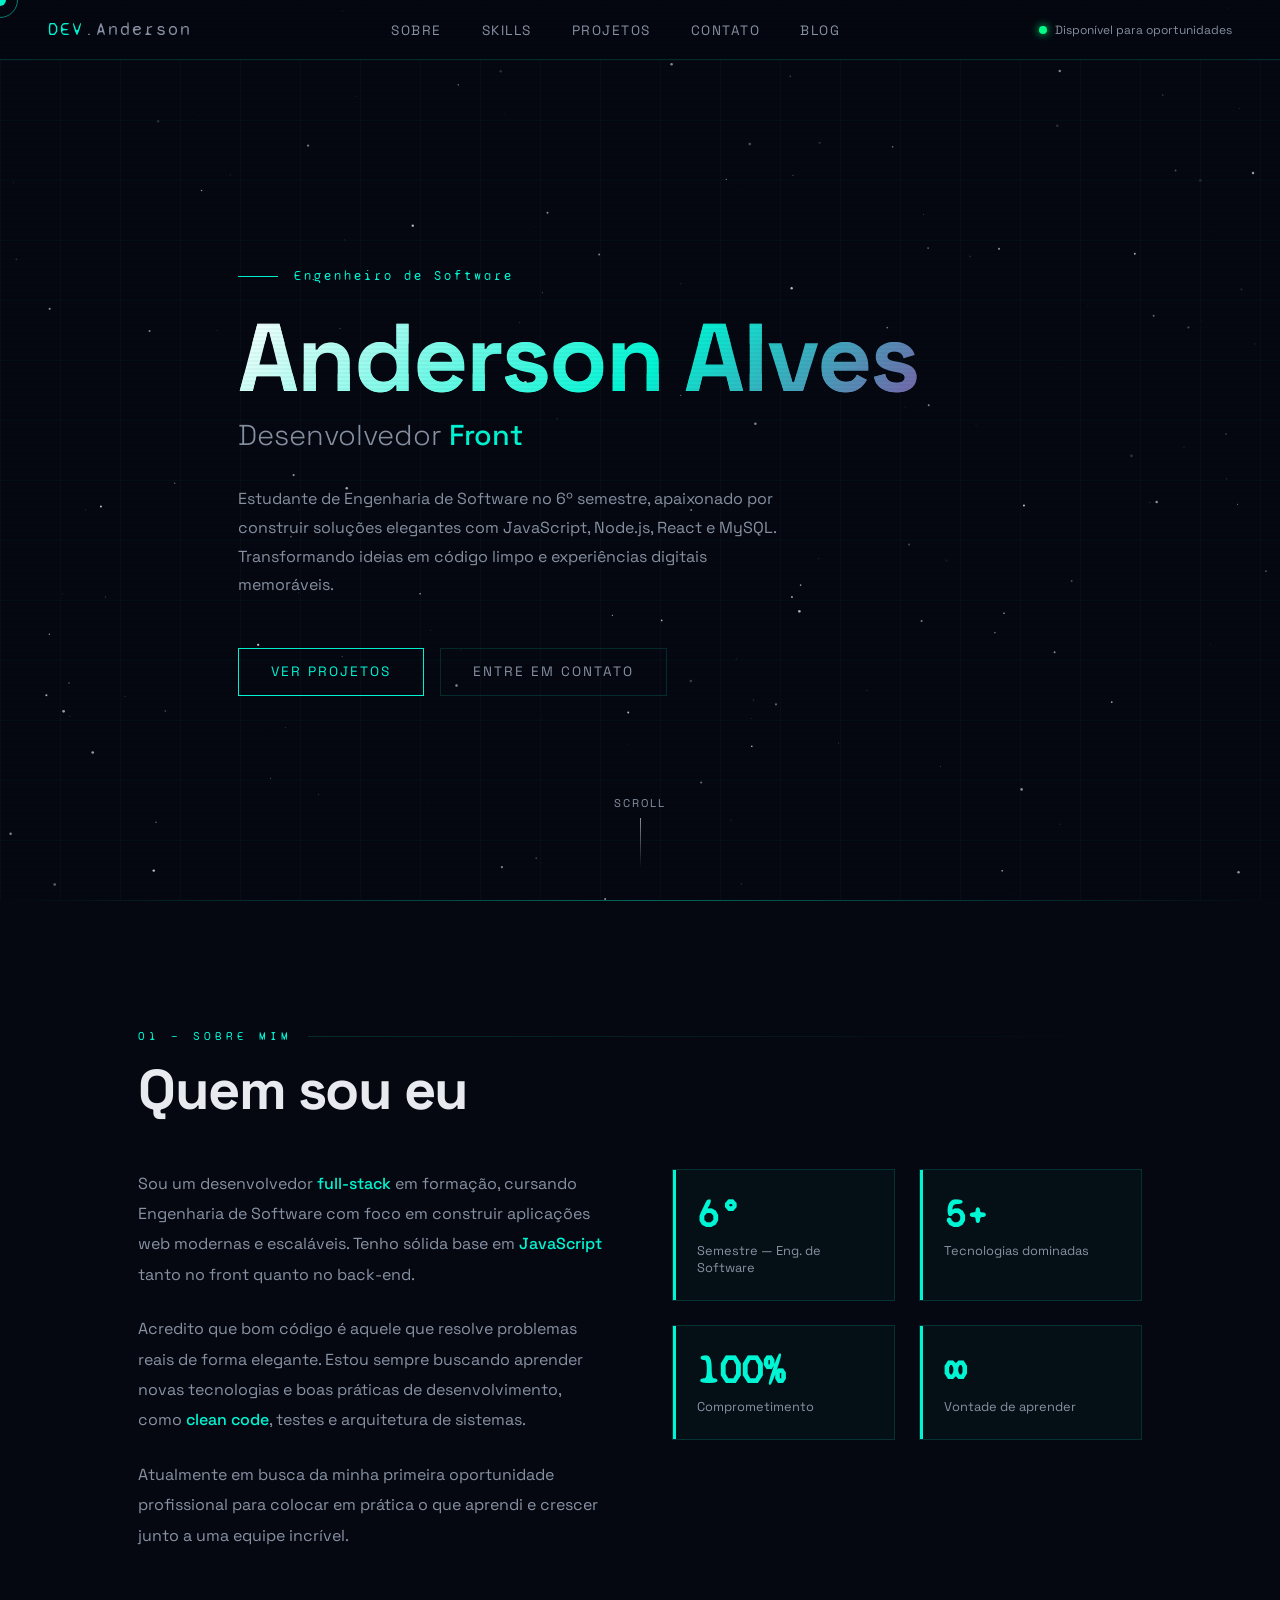
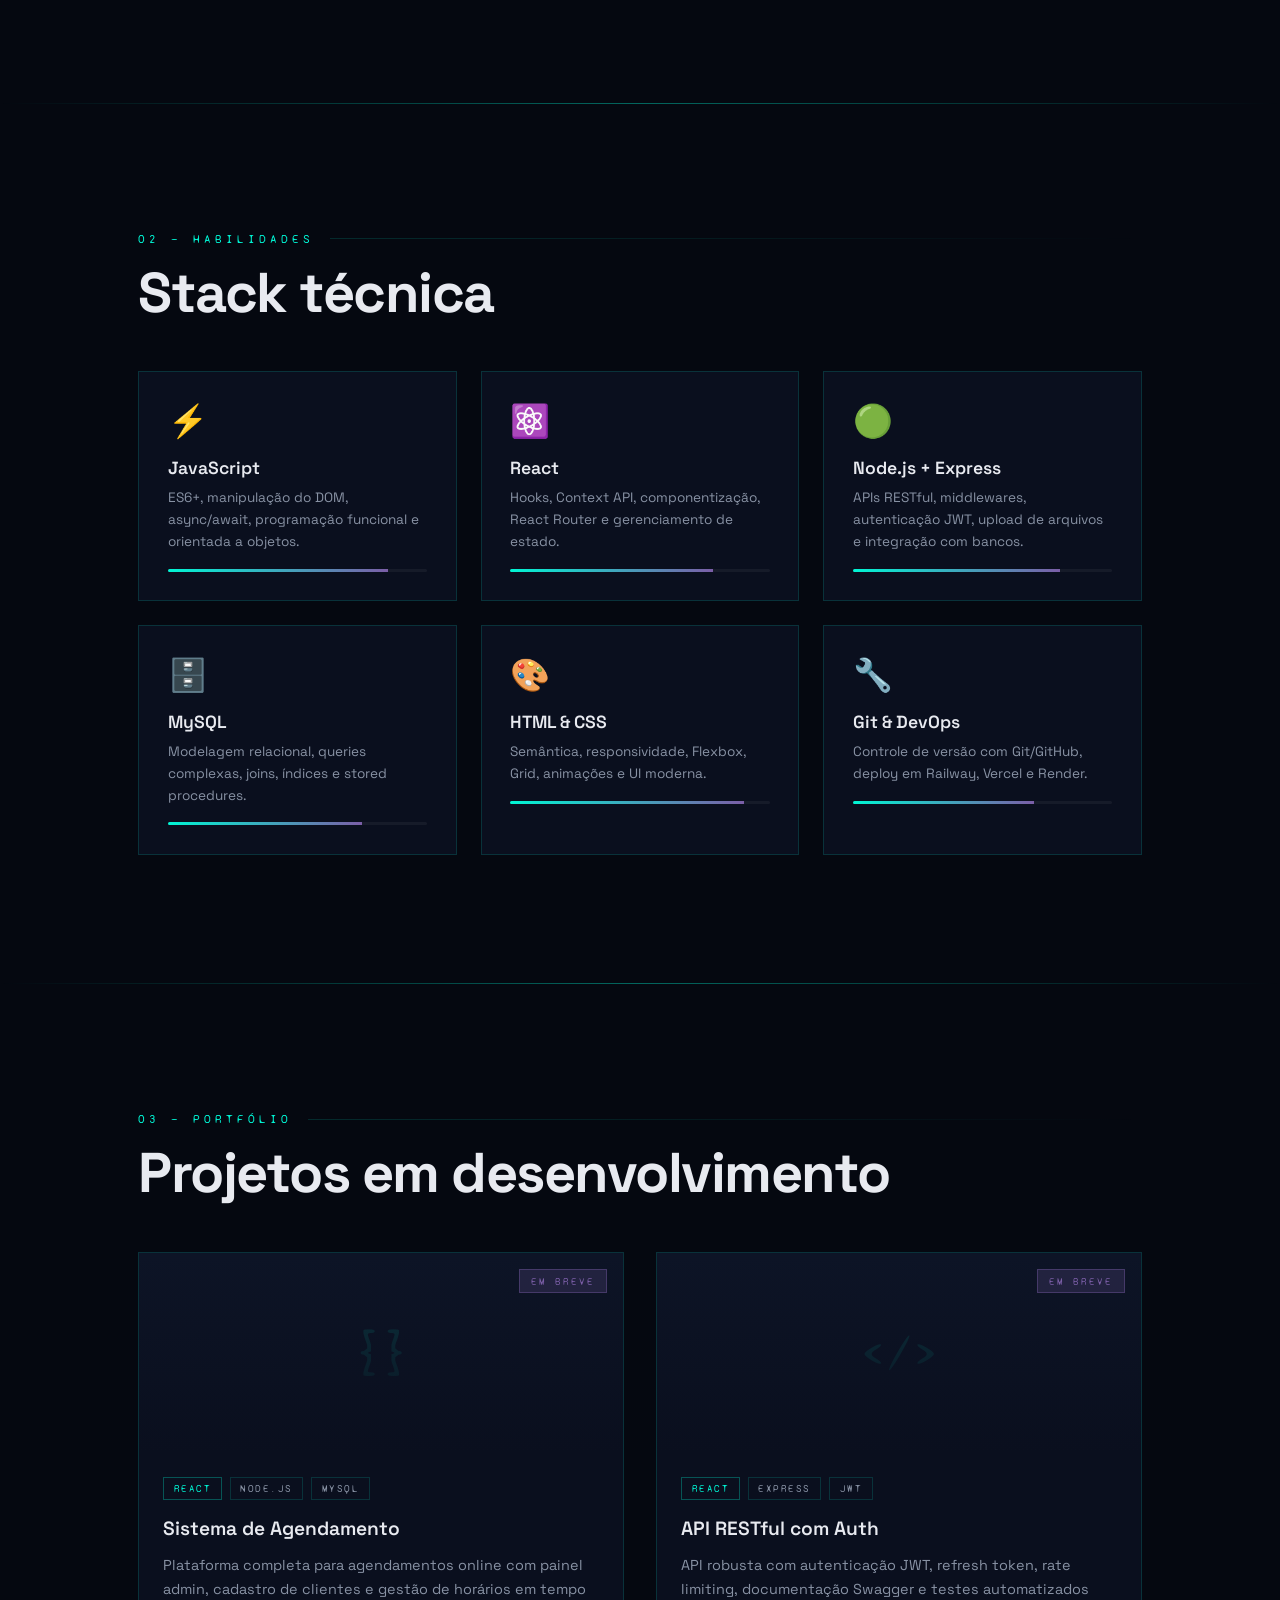
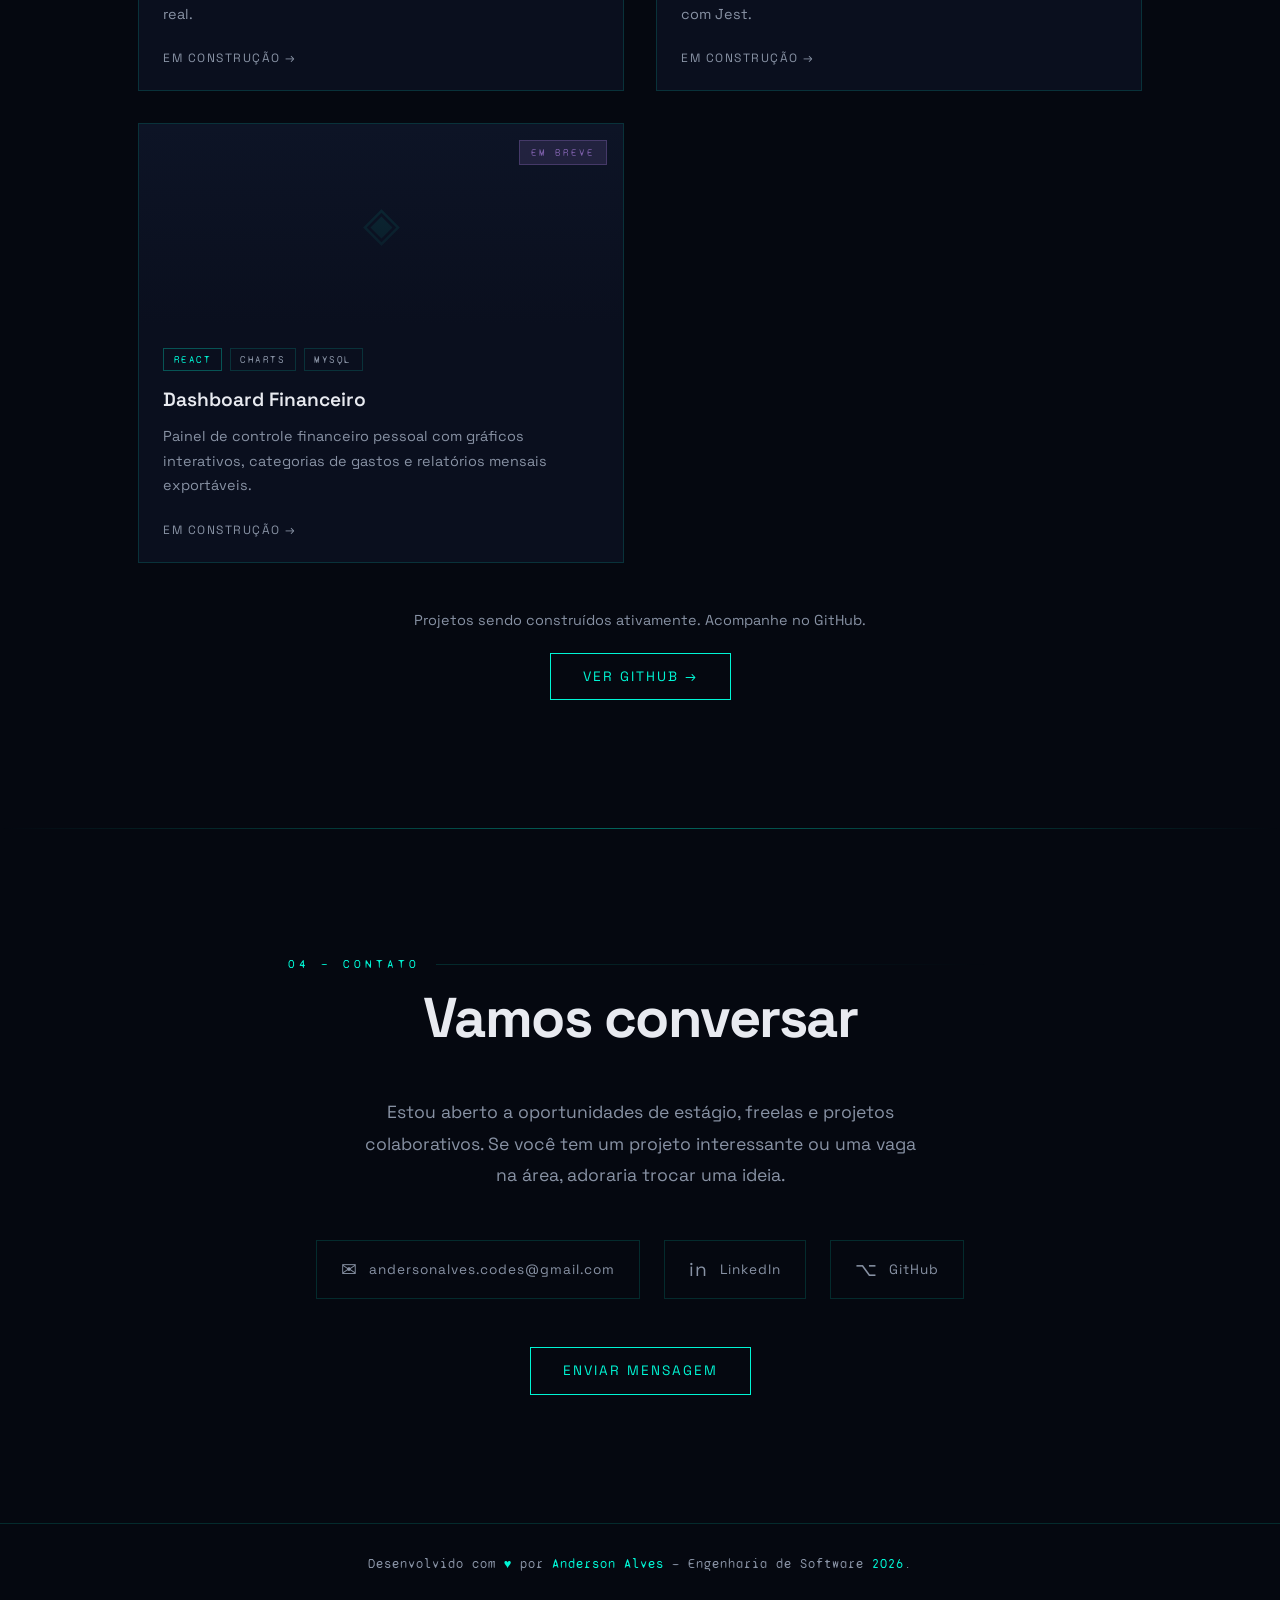
==== index.html @ 6eeb18f6 "foram adicionadas novas features dentro do portólio." ====
<!DOCTYPE html>
<html lang="pt-BR">
<head>
  <meta charset="UTF-8" />
  <meta name="viewport" content="width=device-width, initial-scale=1.0" />
  <title>Dev Portfolio | Engenheiro de Software</title>
  <link href="https://fonts.googleapis.com/css2?family=Space+Grotesk:wght@300;400;500;600;700&family=Syne+Mono&display=swap" rel="stylesheet" />
  <link rel="stylesheet" href="style.css">
  <style>
  
  </style>
</head>
<body>

  <!-- Cursor -->
  <div id="cursor"></div>
  <div id="cursor-ring"></div>

  <!-- Background effects -->
  <canvas id="stars"></canvas>
  <div class="grid-bg"></div>
  <div class="scanline"></div>

  <!-- NAV -->
  <nav>
    <a class="nav-logo" href="#hero">DEV<span>.Anderson</span></a>
    <ul class="nav-links">
      <li><a href="#about">Sobre</a></li>
      <li><a href="#skills">Skills</a></li>
      <li><a href="#projects">Projetos</a></li>
      <li><a href="#contact">Contato</a></li>
      <li><a href="./blog.html">Blog</a></li>
    </ul>
    <div class="nav-status">
      <div class="status-dot"></div>
      Disponível para oportunidades
    </div>
  </nav>

  <!-- HERO -->
  <section id="hero">
    <div class="hero-eyebrow">Engenheiro de Software</div>
    <h1 class="hero-name glitch" data-text="Anderson Alves">Anderson Alves</h1>
    <p class="hero-role">
      Desenvolvedor <span class="highlight" id="typewriter"></span>
    </p>
    <p class="hero-desc">
      Estudante de Engenharia de Software no 6º semestre, apaixonado por construir soluções elegantes com JavaScript, Node.js, React e MySQL. Transformando ideias em código limpo e experiências digitais memoráveis.
    </p>
    <div class="hero-cta">
      <a href="#projects" class="btn-primary">Ver Projetos</a>
      <a href="#contact" class="btn-secondary">Entre em Contato</a>
    </div>
    <div class="hero-scroll">scroll</div>
  </section>

  <div class="neon-line"></div>

  <!-- ABOUT -->
  <section id="about">
    <div class="fade-up">
      <div class="section-label">01 — Sobre mim</div>
      <h2 class="section-title">Quem sou eu</h2>
    </div>
    <div class="about-grid fade-up">
      <div class="about-text">
        <p>Sou um desenvolvedor <strong>full-stack</strong> em formação, cursando Engenharia de Software com foco em construir aplicações web modernas e escaláveis. Tenho sólida base em <strong>JavaScript</strong> tanto no front quanto no back-end.</p>
        <p>Acredito que bom código é aquele que resolve problemas reais de forma elegante. Estou sempre buscando aprender novas tecnologias e boas práticas de desenvolvimento, como <strong>clean code</strong>, testes e arquitetura de sistemas.</p>
        <p>Atualmente em busca da minha primeira oportunidade profissional para colocar em prática o que aprendi e crescer junto a uma equipe incrível.</p>
      </div>
      <div class="about-stats">
        <div class="stat-card">
          <div class="stat-num">6°</div>
          <div class="stat-label">Semestre — Eng. de Software</div>
        </div>
        <div class="stat-card">
          <div class="stat-num">5+</div>
          <div class="stat-label">Tecnologias dominadas</div>
        </div>
        <div class="stat-card">
          <div class="stat-num">100%</div>
          <div class="stat-label">Comprometimento</div>
        </div>
        <div class="stat-card">
          <div class="stat-num">∞</div>
          <div class="stat-label">Vontade de aprender</div>
        </div>
      </div>
    </div>
  </section>

  <div class="neon-line"></div>

  <!-- SKILLS -->
  <section id="skills">
    <div class="fade-up">
      <div class="section-label">02 — Habilidades</div>
      <h2 class="section-title">Stack técnica</h2>
    </div>
    <div class="skills-grid fade-up">
      <div class="skill-card">
        <span class="skill-icon">⚡</span>
        <div class="skill-name">JavaScript</div>
        <div class="skill-desc">ES6+, manipulação do DOM, async/await, programação funcional e orientada a objetos.</div>
        <div class="skill-bar-wrap"><div class="skill-bar" data-width="85"></div></div>
      </div>
      <div class="skill-card">
        <span class="skill-icon">⚛️</span>
        <div class="skill-name">React</div>
        <div class="skill-desc">Hooks, Context API, componentização, React Router e gerenciamento de estado.</div>
        <div class="skill-bar-wrap"><div class="skill-bar" data-width="78"></div></div>
      </div>
      <div class="skill-card">
        <span class="skill-icon">🟢</span>
        <div class="skill-name">Node.js + Express</div>
        <div class="skill-desc">APIs RESTful, middlewares, autenticação JWT, upload de arquivos e integração com bancos.</div>
        <div class="skill-bar-wrap"><div class="skill-bar" data-width="80"></div></div>
      </div>
      <div class="skill-card">
        <span class="skill-icon">🗄️</span>
        <div class="skill-name">MySQL</div>
        <div class="skill-desc">Modelagem relacional, queries complexas, joins, índices e stored procedures.</div>
        <div class="skill-bar-wrap"><div class="skill-bar" data-width="75"></div></div>
      </div>
      <div class="skill-card">
        <span class="skill-icon">🎨</span>
        <div class="skill-name">HTML & CSS</div>
        <div class="skill-desc">Semântica, responsividade, Flexbox, Grid, animações e UI moderna.</div>
        <div class="skill-bar-wrap"><div class="skill-bar" data-width="90"></div></div>
      </div>
      <div class="skill-card">
        <span class="skill-icon">🔧</span>
        <div class="skill-name">Git & DevOps</div>
        <div class="skill-desc">Controle de versão com Git/GitHub, deploy em Railway, Vercel e Render.</div>
        <div class="skill-bar-wrap"><div class="skill-bar" data-width="70"></div></div>
      </div>
    </div>
  </section>

  <div class="neon-line"></div>

  <!-- PROJECTS -->
  <section id="projects">
    <div class="fade-up">
      <div class="section-label">03 — Portfólio</div>
      <h2 class="section-title">Projetos em desenvolvimento</h2>
    </div>
    <div class="projects-grid fade-up">

      <div class="project-card">
        <div class="project-img">
          <div class="project-placeholder">{}</div>
          <div class="project-overlay"></div>
        </div>
        <div class="badge-soon">Em breve</div>
        <div class="project-body">
          <div class="project-tags">
            <span class="tag accent">React</span>
            <span class="tag">Node.js</span>
            <span class="tag">MySQL</span>
          </div>
          <div class="project-title">Sistema de Agendamento</div>
          <div class="project-desc">Plataforma completa para agendamentos online com painel admin, cadastro de clientes e gestão de horários em tempo real.</div>
          <div class="project-links">
            <a href="#" class="project-link muted">Em construção →</a>
          </div>
        </div>
      </div>

      <div class="project-card">
        <div class="project-img">
          <div class="project-placeholder">&lt;/&gt;</div>
          <div class="project-overlay"></div>
        </div>
        <div class="badge-soon">Em breve</div>
        <div class="project-body">
          <div class="project-tags">
            <span class="tag accent">React</span>
            <span class="tag">Express</span>
            <span class="tag">JWT</span>
          </div>
          <div class="project-title">API RESTful com Auth</div>
          <div class="project-desc">API robusta com autenticação JWT, refresh token, rate limiting, documentação Swagger e testes automatizados com Jest.</div>
          <div class="project-links">
            <a href="#" class="project-link muted">Em construção →</a>
          </div>
        </div>
      </div>

      <div class="project-card">
        <div class="project-img">
          <div class="project-placeholder">◈</div>
          <div class="project-overlay"></div>
        </div>
        <div class="badge-soon">Em breve</div>
        <div class="project-body">
          <div class="project-tags">
            <span class="tag accent">React</span>
            <span class="tag">Charts</span>
            <span class="tag">MySQL</span>
          </div>
          <div class="project-title">Dashboard Financeiro</div>
          <div class="project-desc">Painel de controle financeiro pessoal com gráficos interativos, categorias de gastos e relatórios mensais exportáveis.</div>
          <div class="project-links">
            <a href="#" class="project-link muted">Em construção →</a>
          </div>
        </div>
      </div>

    </div>

    <div style="text-align:center; margin-top: 3rem; position: relative;" class="fade-up">
      <p style="color: var(--text2); font-size: 0.9rem; margin-bottom: 1.5rem;">
        Projetos sendo construídos ativamente. Acompanhe no GitHub.
      </p>
      <a href="https://github.com/andersdev23" target="_blank" class="btn-primary">Ver GitHub →</a>
    </div>
  </section>

  <div class="neon-line"></div>

  <!-- CONTACT -->
  <section id="contact">
    <div class="fade-up">
      <div class="section-label" style="justify-content:center;">04 — Contato</div>
      <h2 class="section-title">Vamos conversar</h2>
      <p class="contact-sub">
        Estou aberto a oportunidades de estágio, freelas e projetos colaborativos. Se você tem um projeto interessante ou uma vaga na área, adoraria trocar uma ideia.
      </p>
    </div>
    <div class="contact-links fade-up">
      <a href="mailto:andersonalves.codes@gmail.com?subject=Contato%20via%20Portfólio&body=Olá%20Anderson,%20vi%20seu%20portfólio%20e%20gostaria%20de%20conversar." class="contact-item">
        <span>✉</span>andersonalves.codes@gmail.com 
      </a>
      <a href="https://www.linkedin.com/in/anderson-a-983170114" target="_blank" class="contact-item">
        <span>in</span> LinkedIn
      </a>
      <a href="https://github.com/andersdev23" target="_blank" class="contact-item">
        <span>⌥</span> GitHub
      </a>
    </div>
    <div class="fade-up">
      <a href="https://wa.me/5541988114903" target="_blank" class="btn-primary">Enviar mensagem</a>
    </div>
  </section>

  <footer>
    <p>Desenvolvido com <span>♥</span> por <span>Anderson Alves</span> — Engenharia de Software <span>2026</span>.</p>
  </footer>

  <script src="./script.js"></script>
</body>
</html>
---- style.css ----
:root {
      --bg: #050810;
      --bg2: #0a0f1e;
      --bg3: #0d1426;
      --accent: #00f5d4;
      --accent2: #7b5ea7;
      --accent3: #ff6b6b;
      --text: #e8eaf0;
      --text2: #8892a4;
      --border: rgba(0, 245, 212, 0.15);
      --glow: 0 0 20px rgba(0, 245, 212, 0.3);
      --glow2: 0 0 20px rgba(123, 94, 167, 0.4);
  }

  *,
  *::before,
  *::after {
      margin: 0;
      padding: 0;
      box-sizing: border-box;
  }

  html {
      scroll-behavior: smooth;
  }

  body {
      font-family: 'Space Grotesk', sans-serif;
      background: var(--bg);
      color: var(--text);
      overflow-x: hidden;
      cursor: none;
  }

  /* ── CUSTOM CURSOR ── */
  #cursor {
      width: 12px;
      height: 12px;
      background: var(--accent);
      border-radius: 50%;
      position: fixed;
      top: 0;
      left: 0;
      pointer-events: none;
      z-index: 9999;
      transform: translate(-50%, -50%);
      transition: transform 0.1s, width 0.2s, height 0.2s, background 0.2s;
      mix-blend-mode: difference;
  }

  #cursor-ring {
      width: 36px;
      height: 36px;
      border: 1px solid rgba(0, 245, 212, 0.5);
      border-radius: 50%;
      position: fixed;
      top: 0;
      left: 0;
      pointer-events: none;
      z-index: 9998;
      transform: translate(-50%, -50%);
      transition: transform 0.15s ease, width 0.2s, height 0.2s;
  }

  body:has(a:hover) #cursor,
  body:has(button:hover) #cursor {
      width: 20px;
      height: 20px;
  }

  body:has(a:hover) #cursor-ring,
  body:has(button:hover) #cursor-ring {
      width: 50px;
      height: 50px;
      border-color: var(--accent);
  }

  /* ── CANVAS STARS ── */
  #stars {
      position: fixed;
      inset: 0;
      z-index: 0;
      pointer-events: none;
  }

  /* ── GRID OVERLAY ── */
  .grid-bg {
      position: fixed;
      inset: 0;
      z-index: 0;
      pointer-events: none;
      background-image:
          linear-gradient(rgba(0, 245, 212, 0.03) 1px, transparent 1px),
          linear-gradient(90deg, rgba(0, 245, 212, 0.03) 1px, transparent 1px);
      background-size: 60px 60px;
  }

  /* ── NAV ── */
  nav {
      position: fixed;
      top: 0;
      left: 0;
      right: 0;
      z-index: 100;
      padding: 1.2rem 3rem;
      display: flex;
      align-items: center;
      justify-content: space-between;
      background: rgba(5, 8, 16, 0.7);
      backdrop-filter: blur(16px);
      border-bottom: 1px solid var(--border);
      transition: all 0.3s;
  }

  .nav-logo {
      font-family: 'Syne Mono', monospace;
      font-size: 1.1rem;
      color: var(--accent);
      text-decoration: none;
      letter-spacing: 2px;
  }

  .nav-logo span {
      color: var(--text2);
  }

  .nav-links {
      display: flex;
      gap: 2.5rem;
      list-style: none;
  }

  .nav-links a {
      color: var(--text2);
      text-decoration: none;
      font-size: 0.85rem;
      letter-spacing: 1.5px;
      text-transform: uppercase;
      position: relative;
      transition: color 0.3s;
  }

  .nav-links a::after {
      content: '';
      position: absolute;
      bottom: -4px;
      left: 0;
      right: 0;
      height: 1px;
      background: var(--accent);
      transform: scaleX(0);
      transition: transform 0.3s;
  }

  .nav-links a:hover {
      color: var(--accent);
  }

  .nav-links a:hover::after {
      transform: scaleX(1);
  }

  .nav-status {
      display: flex;
      align-items: center;
      gap: 8px;
      font-size: 0.75rem;
      color: var(--text2);
  }

  .status-dot {
      width: 8px;
      height: 8px;
      border-radius: 50%;
      background: #00ff88;
      box-shadow: 0 0 8px #00ff88;
      animation: pulse-dot 2s infinite;
  }

  @keyframes pulse-dot {

      0%,
      100% {
          opacity: 1;
      }

      50% {
          opacity: 0.4;
      }
  }

  /* ── SECTIONS ── */
  section {
      position: relative;
      z-index: 1;
  }

  /* ── HERO ── */
  #hero {
      min-height: 100vh;
      display: flex;
      flex-direction: column;
      justify-content: center;
      align-items: flex-start;
      padding: 8rem 3rem 4rem;
      max-width: 900px;
      margin: 0 auto;
  }

  .hero-eyebrow {
      font-family: 'Syne Mono', monospace;
      font-size: 0.8rem;
      letter-spacing: 3px;
      color: var(--accent);
      margin-bottom: 1.5rem;
      display: flex;
      align-items: center;
      gap: 1rem;
  }

  .hero-eyebrow::before {
      content: '';
      display: block;
      width: 40px;
      height: 1px;
      background: var(--accent);
  }

  .hero-name {
      font-size: clamp(3rem, 8vw, 6rem);
      font-weight: 700;
      line-height: 1.05;
      letter-spacing: -2px;
      background: linear-gradient(135deg, #fff 0%, var(--accent) 60%, var(--accent2) 100%);
      -webkit-background-clip: text;
      -webkit-text-fill-color: transparent;
      background-clip: text;
      margin-bottom: 0.5rem;
  }

  .hero-role {
      font-size: clamp(1.2rem, 3vw, 1.8rem);
      color: var(--text2);
      font-weight: 300;
      margin-bottom: 2rem;
  }

  .hero-role .highlight {
      color: var(--accent);
      font-weight: 500;
  }

  .hero-desc {
      max-width: 560px;
      line-height: 1.8;
      color: var(--text2);
      font-size: 1rem;
      margin-bottom: 3rem;
  }

  .hero-cta {
      display: flex;
      gap: 1rem;
      flex-wrap: wrap;
  }

  .btn-primary {
      display: inline-flex;
      align-items: center;
      justify-content: center;
      padding: 0.9rem 2rem;
      background: transparent;
      border: 1px solid var(--accent);
      color: var(--accent);
      font-family: 'Space Grotesk', sans-serif;
      font-size: 0.85rem;
      letter-spacing: 2px;
      text-transform: uppercase;
      text-decoration: none;
      cursor: none;
      position: relative;
      overflow: hidden;
      isolation: isolate;
      transition: color 0.3s;
  }

  .btn-primary::before {
      content: '';
      position: absolute;
      inset: 0;
      background: var(--accent);
      transform: translateX(-100%);
      transition: transform 0.3s;
      z-index: -1;
  }

  .btn-primary:hover {
      color: var(--bg);
  }

  .btn-primary:hover::before {
      transform: translateX(0);
  }

  .btn-secondary {
      padding: 0.9rem 2rem;
      background: transparent;
      border: 1px solid var(--border);
      color: var(--text2);
      font-family: 'Space Grotesk', sans-serif;
      font-size: 0.85rem;
      letter-spacing: 2px;
      text-transform: uppercase;
      text-decoration: none;
      cursor: none;
      transition: all 0.3s;
  }

  .btn-secondary:hover {
      border-color: var(--accent2);
      color: var(--text);
  }

  .hero-scroll {
      position: absolute;
      bottom: 2rem;
      left: 50%;
      transform: translateX(-50%);
      display: flex;
      flex-direction: column;
      align-items: center;
      gap: 0.5rem;
      color: var(--text2);
      font-size: 0.7rem;
      letter-spacing: 2px;
      text-transform: uppercase;
      animation: bounce 2s infinite;
  }

  .hero-scroll::after {
      content: '';
      display: block;
      width: 1px;
      height: 50px;
      background: linear-gradient(to bottom, var(--text2), transparent);
  }

  @keyframes bounce {

      0%,
      100% {
          transform: translateX(-50%) translateY(0);
      }

      50% {
          transform: translateX(-50%) translateY(8px);
      }
  }

  /* ── ABOUT ── */
  #about {
      padding: 8rem 3rem;
      max-width: 1100px;
      margin: 0 auto;
  }

  .section-label {
      font-family: 'Syne Mono', monospace;
      font-size: 0.75rem;
      letter-spacing: 4px;
      color: var(--accent);
      text-transform: uppercase;
      margin-bottom: 1rem;
      display: flex;
      align-items: center;
      gap: 1rem;
  }

  .section-label::after {
      content: '';
      flex: 1;
      height: 1px;
      background: linear-gradient(to right, var(--border), transparent);
  }

  .section-title {
      font-size: clamp(2rem, 5vw, 3.5rem);
      font-weight: 700;
      letter-spacing: -1.5px;
      margin-bottom: 3rem;
      line-height: 1.1;
  }

  .about-grid {
      display: grid;
      grid-template-columns: 1fr 1fr;
      gap: 4rem;
      align-items: start;
  }

  .about-text p {
      color: var(--text2);
      line-height: 1.9;
      margin-bottom: 1.5rem;
      font-size: 1rem;
  }

  .about-text p strong {
      color: var(--accent);
      font-weight: 500;
  }

  .about-stats {
      display: grid;
      grid-template-columns: 1fr 1fr;
      gap: 1.5rem;
  }

  .stat-card {
      padding: 1.5rem;
      border: 1px solid var(--border);
      background: rgba(0, 245, 212, 0.03);
      position: relative;
      overflow: hidden;
      transition: border-color 0.3s, transform 0.3s;
  }

  .stat-card::before {
      content: '';
      position: absolute;
      top: 0;
      left: 0;
      width: 3px;
      height: 100%;
      background: var(--accent);
  }

  .stat-card:hover {
      border-color: rgba(0, 245, 212, 0.4);
      transform: translateY(-4px);
  }

  .stat-num {
      font-size: 2.5rem;
      font-weight: 700;
      color: var(--accent);
      font-family: 'Syne Mono', monospace;
      line-height: 1;
  }

  .stat-label {
      color: var(--text2);
      font-size: 0.8rem;
      margin-top: 0.5rem;
  }

  /* ── SKILLS ── */
  #skills {
      padding: 8rem 3rem;
      max-width: 1100px;
      margin: 0 auto;
  }

  .skills-grid {
      display: grid;
      grid-template-columns: repeat(auto-fill, minmax(280px, 1fr));
      gap: 1.5rem;
  }

  .skill-card {
      padding: 1.8rem;
      border: 1px solid var(--border);
      background: var(--bg2);
      position: relative;
      overflow: hidden;
      transition: all 0.3s;
  }

  .skill-card::after {
      content: '';
      position: absolute;
      inset: 0;
      background: linear-gradient(135deg, rgba(0, 245, 212, 0.05), transparent);
      opacity: 0;
      transition: opacity 0.3s;
  }

  .skill-card:hover {
      border-color: rgba(0, 245, 212, 0.3);
      transform: translateY(-6px);
      box-shadow: var(--glow);
  }

  .skill-card:hover::after {
      opacity: 1;
  }

  .skill-icon {
      font-size: 2rem;
      margin-bottom: 1rem;
      display: block;
  }

  .skill-name {
      font-size: 1.1rem;
      font-weight: 600;
      margin-bottom: 0.5rem;
  }

  .skill-desc {
      color: var(--text2);
      font-size: 0.85rem;
      line-height: 1.6;
  }

  .skill-bar-wrap {
      margin-top: 1rem;
      background: rgba(255, 255, 255, 0.05);
      height: 3px;
      border-radius: 2px;
      overflow: hidden;
  }

  .skill-bar {
      height: 100%;
      background: linear-gradient(to right, var(--accent), var(--accent2));
      width: 0;
      transition: width 1.2s cubic-bezier(0.4, 0, 0.2, 1);
  }

  /* ── PROJECTS ── */
  #projects {
      padding: 8rem 3rem;
      max-width: 1100px;
      margin: 0 auto;
  }

  .projects-grid {
      display: grid;
      grid-template-columns: repeat(auto-fill, minmax(340px, 1fr));
      gap: 2rem;
  }

  .project-card {
      border: 1px solid var(--border);
      background: var(--bg2);
      overflow: hidden;
      position: relative;
      transition: all 0.4s;
      cursor: none;
  }

  .project-card:hover {
      border-color: rgba(0, 245, 212, 0.3);
      transform: translateY(-8px);
      box-shadow: 0 20px 60px rgba(0, 0, 0, 0.4), var(--glow);
  }

  .project-img {
      height: 200px;
      position: relative;
      overflow: hidden;
      background: var(--bg3);
      display: flex;
      align-items: center;
      justify-content: center;
  }

  .project-placeholder {
      font-family: 'Syne Mono', monospace;
      font-size: 3rem;
      color: var(--border);
      transition: all 0.3s;
  }

  .project-card:hover .project-placeholder {
      color: var(--accent);
      transform: scale(1.1);
  }

  .project-overlay {
      position: absolute;
      inset: 0;
      background: linear-gradient(to bottom, transparent, var(--bg2));
  }

  .project-body {
      padding: 1.5rem;
  }

  .project-tags {
      display: flex;
      gap: 0.5rem;
      flex-wrap: wrap;
      margin-bottom: 1rem;
  }

  .tag {
      font-family: 'Syne Mono', monospace;
      font-size: 0.65rem;
      letter-spacing: 1.5px;
      padding: 0.25rem 0.6rem;
      border: 1px solid var(--border);
      color: var(--text2);
      text-transform: uppercase;
  }

  .tag.accent {
      border-color: rgba(0, 245, 212, 0.3);
      color: var(--accent);
  }

  .project-title {
      font-size: 1.2rem;
      font-weight: 600;
      margin-bottom: 0.75rem;
  }

  .project-desc {
      color: var(--text2);
      font-size: 0.9rem;
      line-height: 1.7;
      margin-bottom: 1.5rem;
  }

  .project-links {
      display: flex;
      gap: 1rem;
  }

  .project-link {
      font-size: 0.75rem;
      letter-spacing: 1.5px;
      text-transform: uppercase;
      color: var(--accent);
      text-decoration: none;
      display: flex;
      align-items: center;
      gap: 0.4rem;
      transition: gap 0.2s;
  }

  .project-link:hover {
      gap: 0.8rem;
  }

  .project-link.muted {
      color: var(--text2);
  }

  .project-link.muted:hover {
      color: var(--text);
  }

  /* coming soon badge */
  .badge-soon {
      position: absolute;
      top: 1rem;
      right: 1rem;
      background: rgba(123, 94, 167, 0.2);
      border: 1px solid rgba(123, 94, 167, 0.4);
      color: var(--accent2);
      font-size: 0.65rem;
      letter-spacing: 2px;
      padding: 0.3rem 0.7rem;
      text-transform: uppercase;
      font-family: 'Syne Mono', monospace;
  }

  /* ── CONTACT ── */
  #contact {
      padding: 8rem 3rem;
      max-width: 800px;
      margin: 0 auto;
      text-align: center;
  }

  .contact-sub {
      color: var(--text2);
      font-size: 1.1rem;
      line-height: 1.8;
      margin-bottom: 3rem;
      max-width: 560px;
      margin-inline: auto;
      margin-bottom: 3rem;
  }

  .contact-links {
      display: flex;
      justify-content: center;
      gap: 1.5rem;
      flex-wrap: wrap;
      margin-bottom: 3rem;
  }

  .contact-item {
      display: flex;
      align-items: center;
      gap: 0.7rem;
      padding: 1rem 1.5rem;
      border: 1px solid var(--border);
      color: var(--text2);
      text-decoration: none;
      font-size: 0.85rem;
      letter-spacing: 1px;
      transition: all 0.3s;
  }

  .contact-item:hover {
      border-color: var(--accent);
      color: var(--accent);
      box-shadow: var(--glow);
  }

  .contact-item span {
      font-size: 1.2rem;
  }

  /* ── FOOTER ── */
  footer {
      border-top: 1px solid var(--border);
      padding: 2rem 3rem;
      text-align: center;
      color: var(--text2);
      font-size: 0.8rem;
      position: relative;
      z-index: 1;
      font-family: 'Syne Mono', monospace;
      letter-spacing: 1px;
  }

  footer span {
      color: var(--accent);
  }

  /* ── GLITCH EFFECT ── */
  .glitch {
      position: relative;
  }

  .glitch::before,
  .glitch::after {
      content: attr(data-text);
      position: absolute;
      top: 0;
      left: 0;
      background: linear-gradient(135deg, #fff 0%, var(--accent) 60%, var(--accent2) 100%);
      -webkit-background-clip: text;
      -webkit-text-fill-color: transparent;
      background-clip: text;
  }

  .glitch::before {
      animation: glitch1 4s infinite;
      clip-path: polygon(0 0, 100% 0, 100% 35%, 0 35%);
  }

  .glitch::after {
      animation: glitch2 4s infinite;
      clip-path: polygon(0 65%, 100% 65%, 100% 100%, 0 100%);
  }

  @keyframes glitch1 {

      0%,
      90%,
      100% {
          transform: translateX(0)
      }

      92% {
          transform: translateX(-4px)
      }

      94% {
          transform: translateX(4px)
      }

      96% {
          transform: translateX(0)
      }
  }

  @keyframes glitch2 {

      0%,
      88%,
      100% {
          transform: translateX(0)
      }

      90% {
          transform: translateX(4px)
      }

      92% {
          transform: translateX(-3px)
      }

      94% {
          transform: translateX(0)
      }
  }

  /* ── SCAN LINE ── */
  .scanline {
      position: fixed;
      inset: 0;
      z-index: 500;
      pointer-events: none;
      background: repeating-linear-gradient(0deg, transparent, transparent 2px, rgba(0, 0, 0, 0.03) 2px, rgba(0, 0, 0, 0.03) 4px);
  }

  /* ── FADE IN ── */
  .fade-up {
      opacity: 0;
      transform: translateY(40px);
      transition: opacity 0.8s ease, transform 0.8s ease;
  }

  .fade-up.visible {
      opacity: 1;
      transform: translateY(0);
  }

  /* ── TYPEWRITER ── */
  .typewriter {
      border-right: 2px solid var(--accent);
      white-space: nowrap;
      overflow: hidden;
  }

  /* ── MOBILE ── */
  @media (max-width: 768px) {
      nav {
          padding: 1rem 1.5rem;
      }

      .nav-links {
          display: none;
      }

      #hero,
      #about,
      #skills,
      #projects,
      #contact {
          padding: 5rem 1.5rem;
      }

      .about-grid {
          grid-template-columns: 1fr;
          gap: 2rem;
      }

      .projects-grid {
          grid-template-columns: 1fr;
      }
  }

  /* ── NEON LINE ── */
  .neon-line {
      width: 100%;
      height: 1px;
      background: linear-gradient(to right, transparent, var(--accent), transparent);
      margin: 0;
      opacity: 0.4;
  }
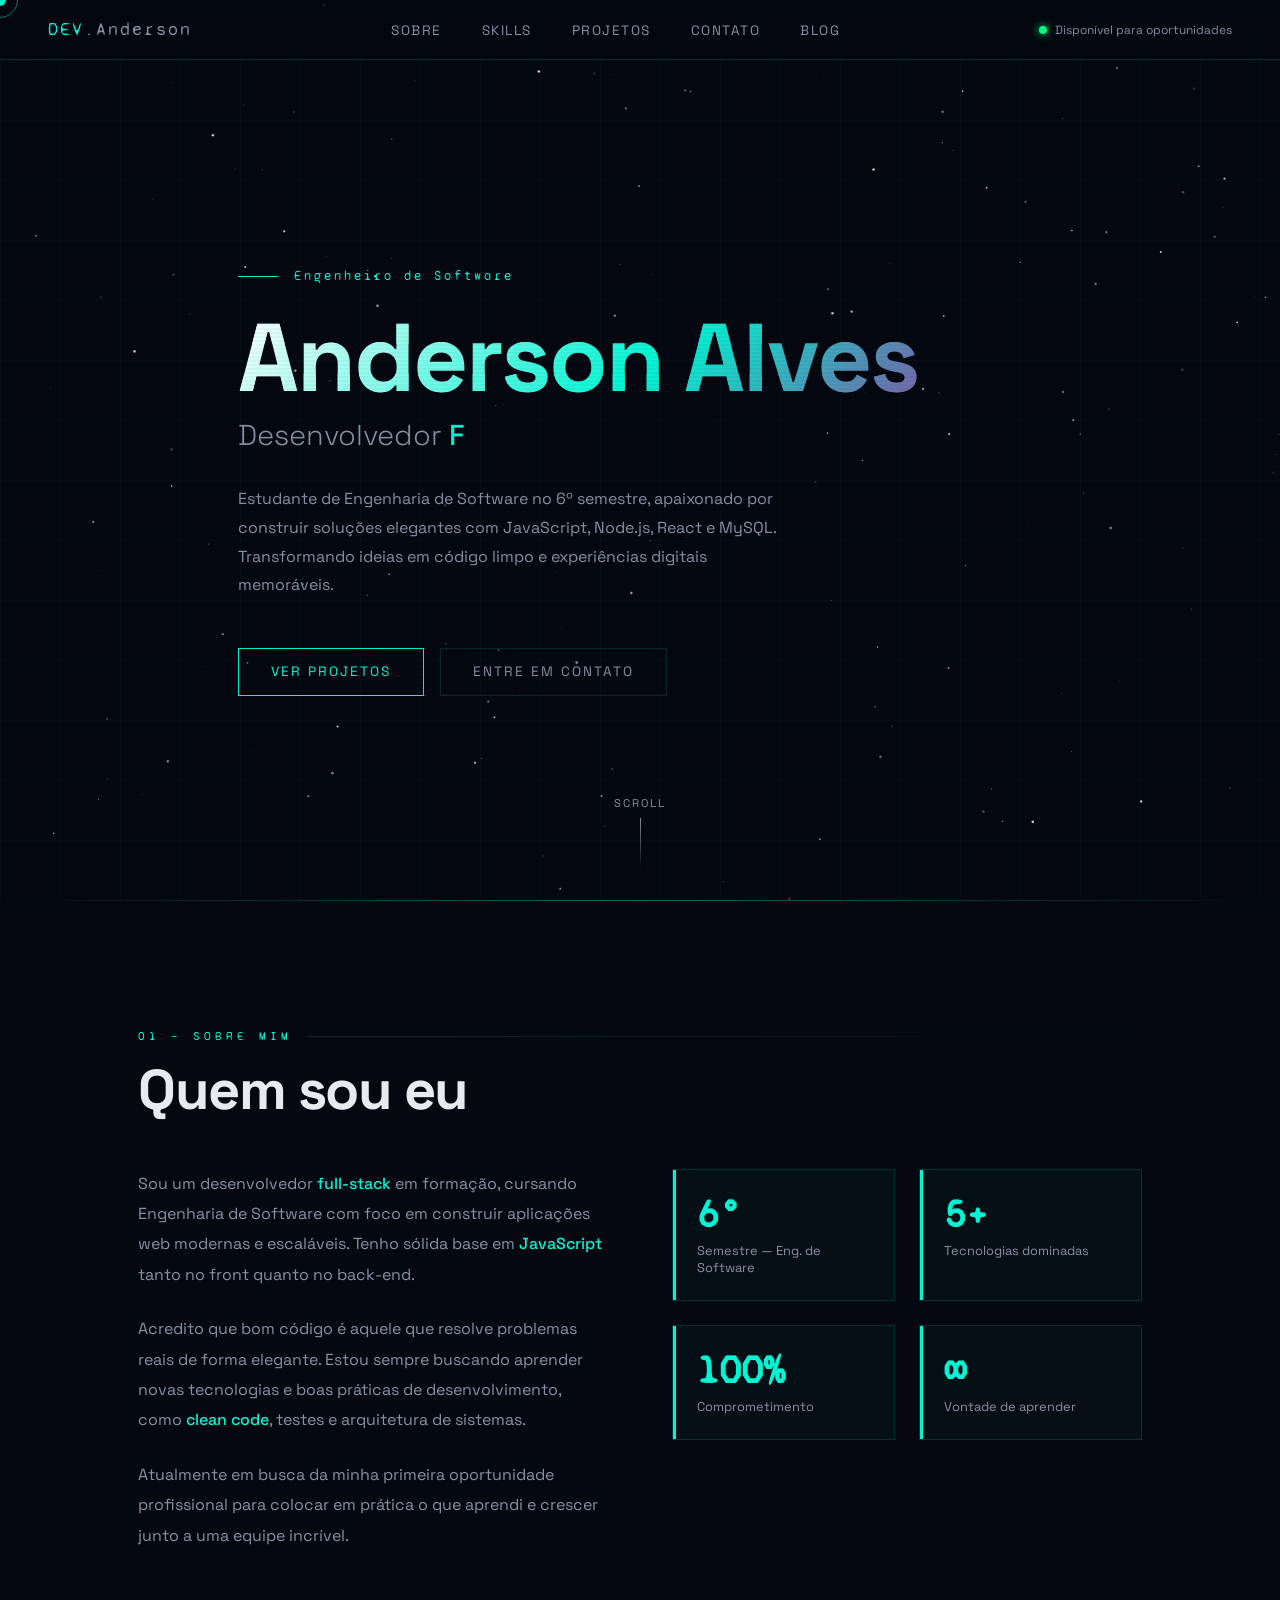
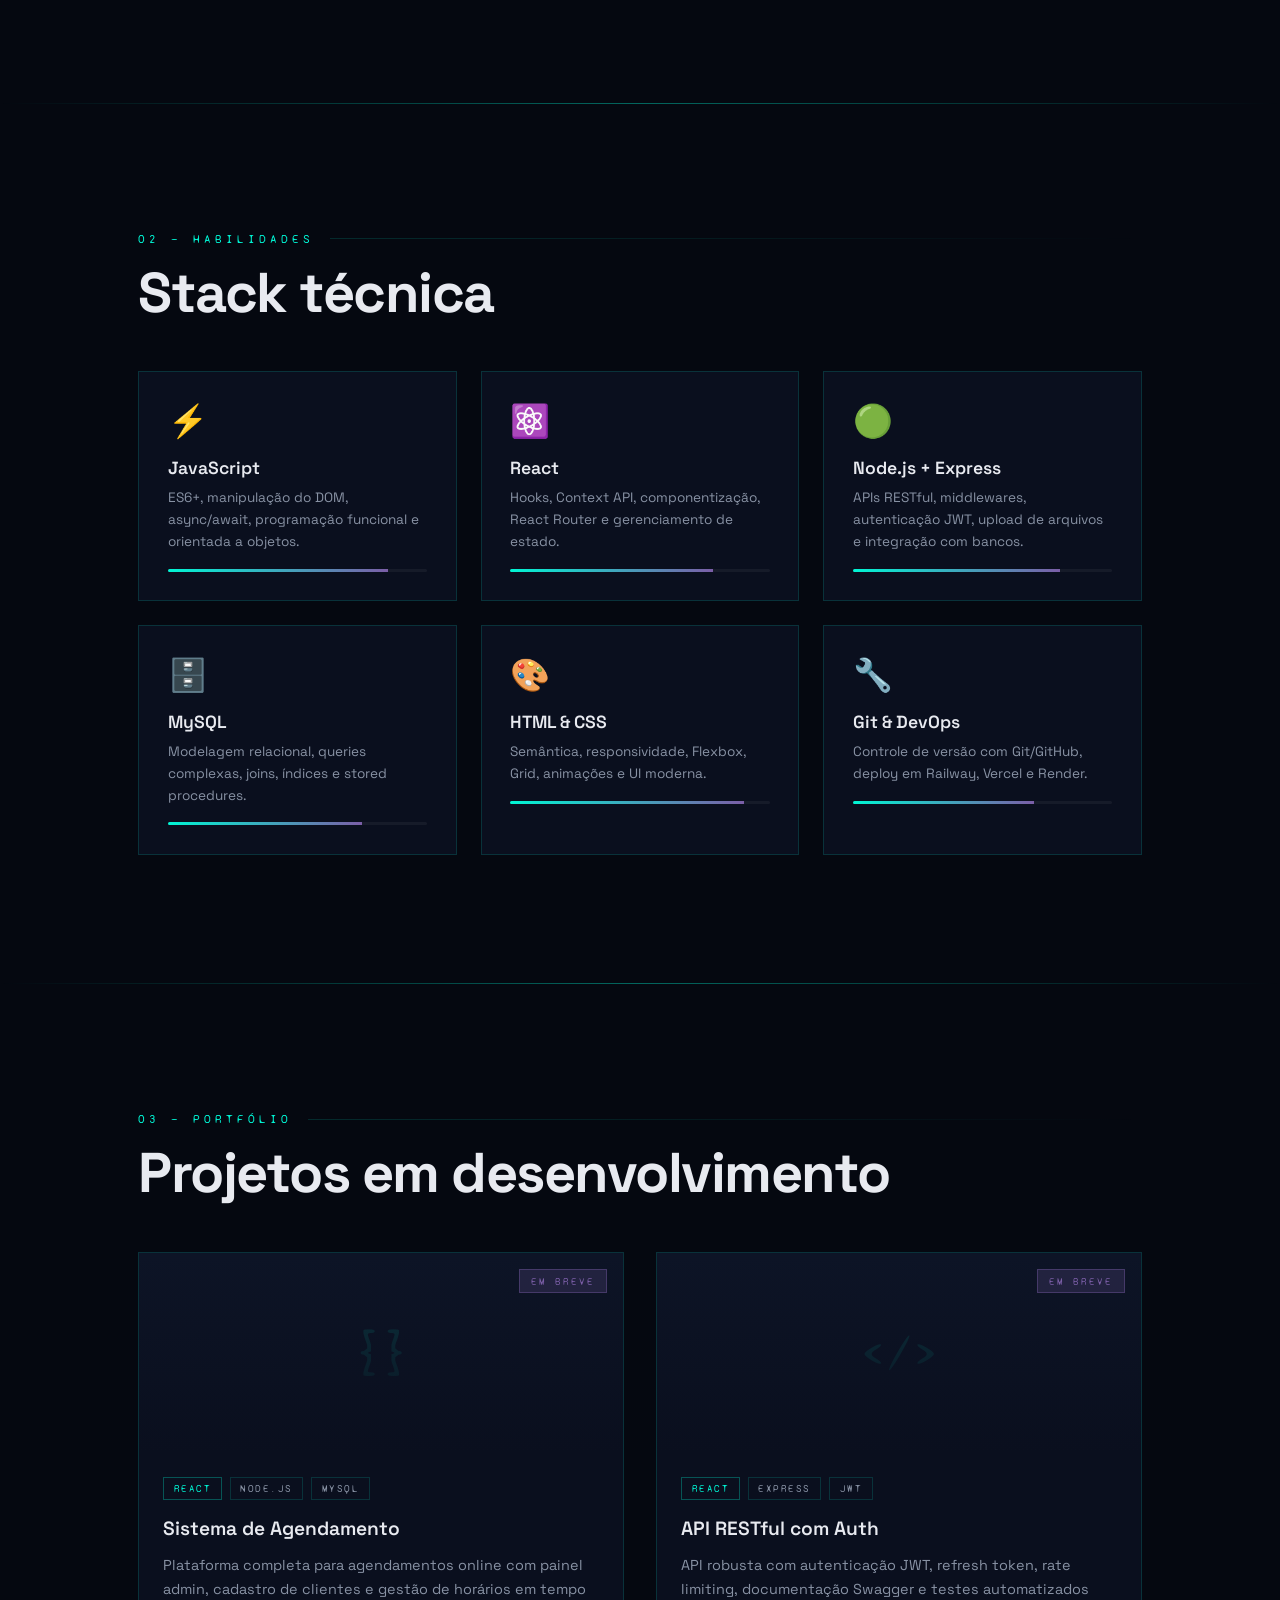
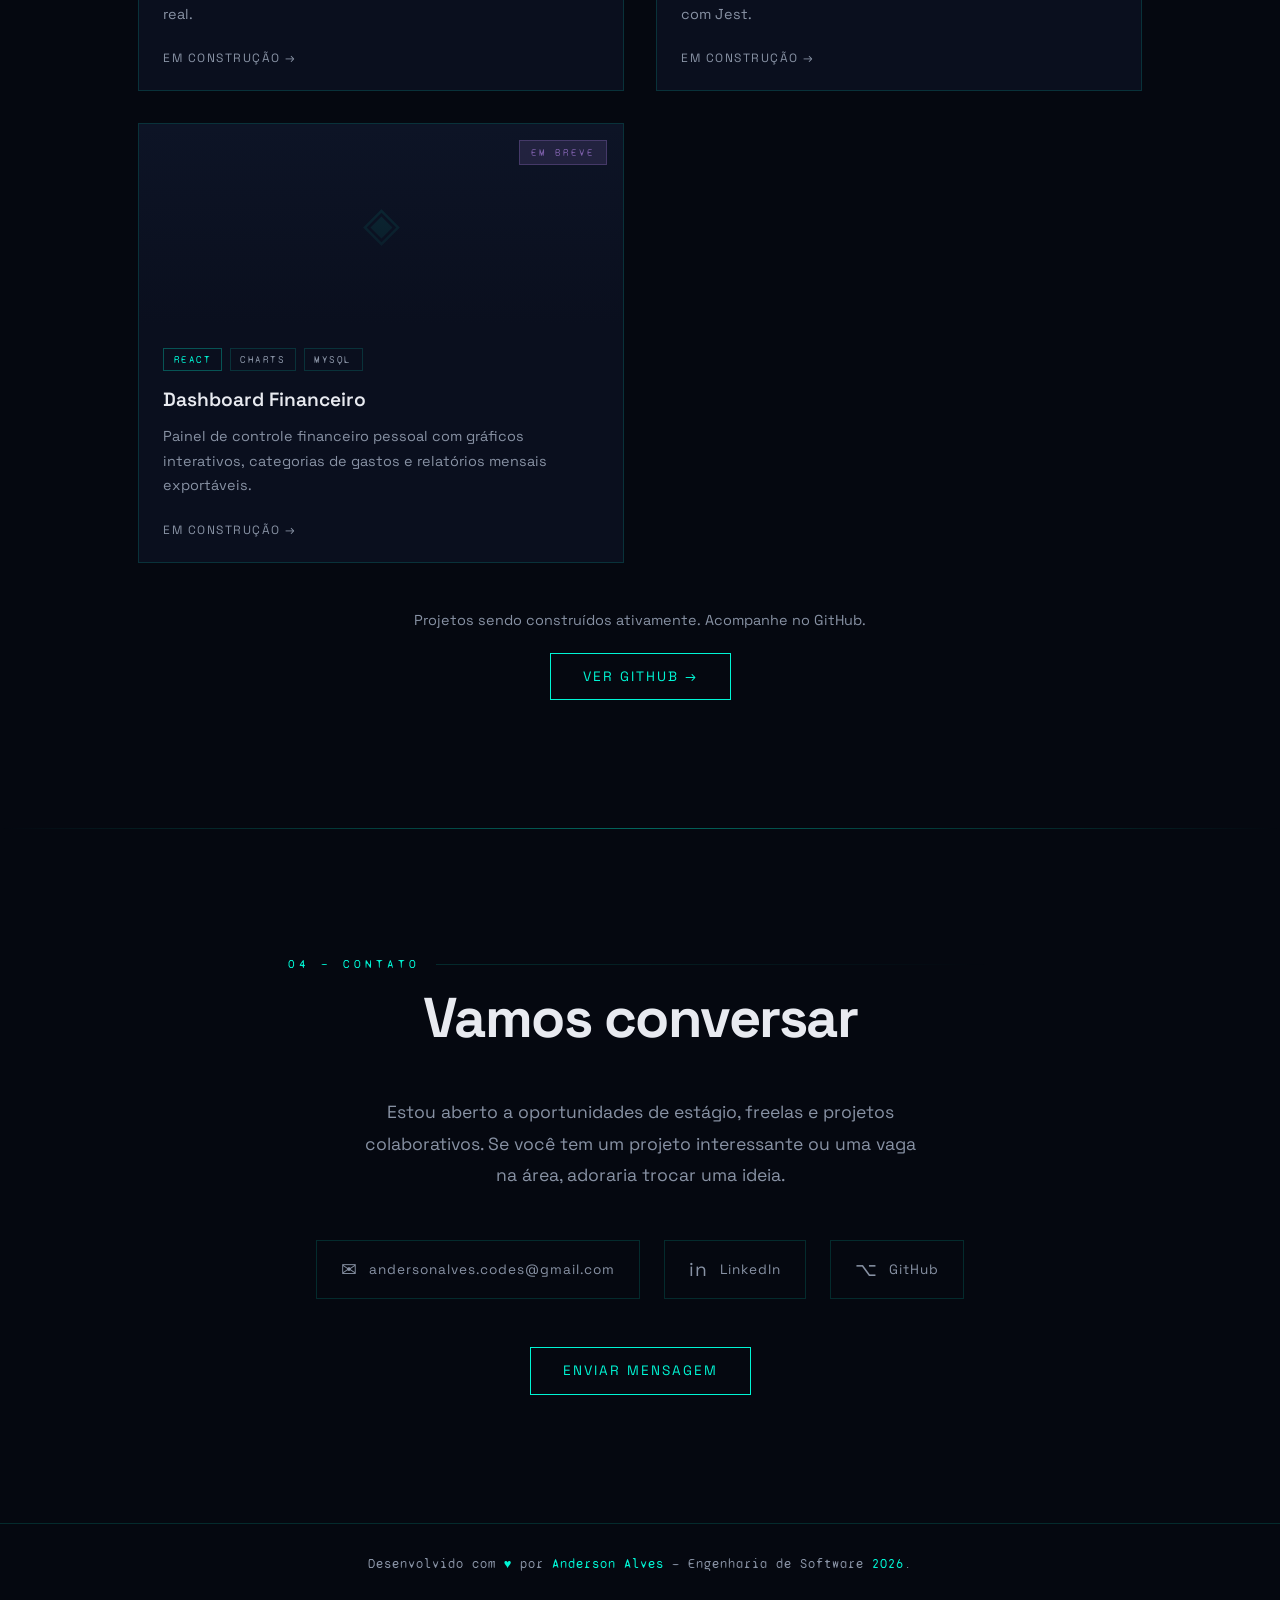
==== commit 7e3f58b1: "Merge branch 'main' of https://github.com/andersdev23/Portf-lio" ====
--- a/index.html
+++ b/index.html
@@ -10,6 +10,15 @@
   
   </style>
 </head>
+  <!-- Google tag (gtag.js) -->
+<script async src="https://www.googletagmanager.com/gtag/js?id=G-TJ0EEB6J4Q"></script>
+<script>
+  window.dataLayer = window.dataLayer || [];
+  function gtag(){dataLayer.push(arguments);}
+  gtag('js', new Date());
+
+  gtag('config', 'G-TJ0EEB6J4Q');
+</script>
 <body>
 
   <!-- Cursor -->
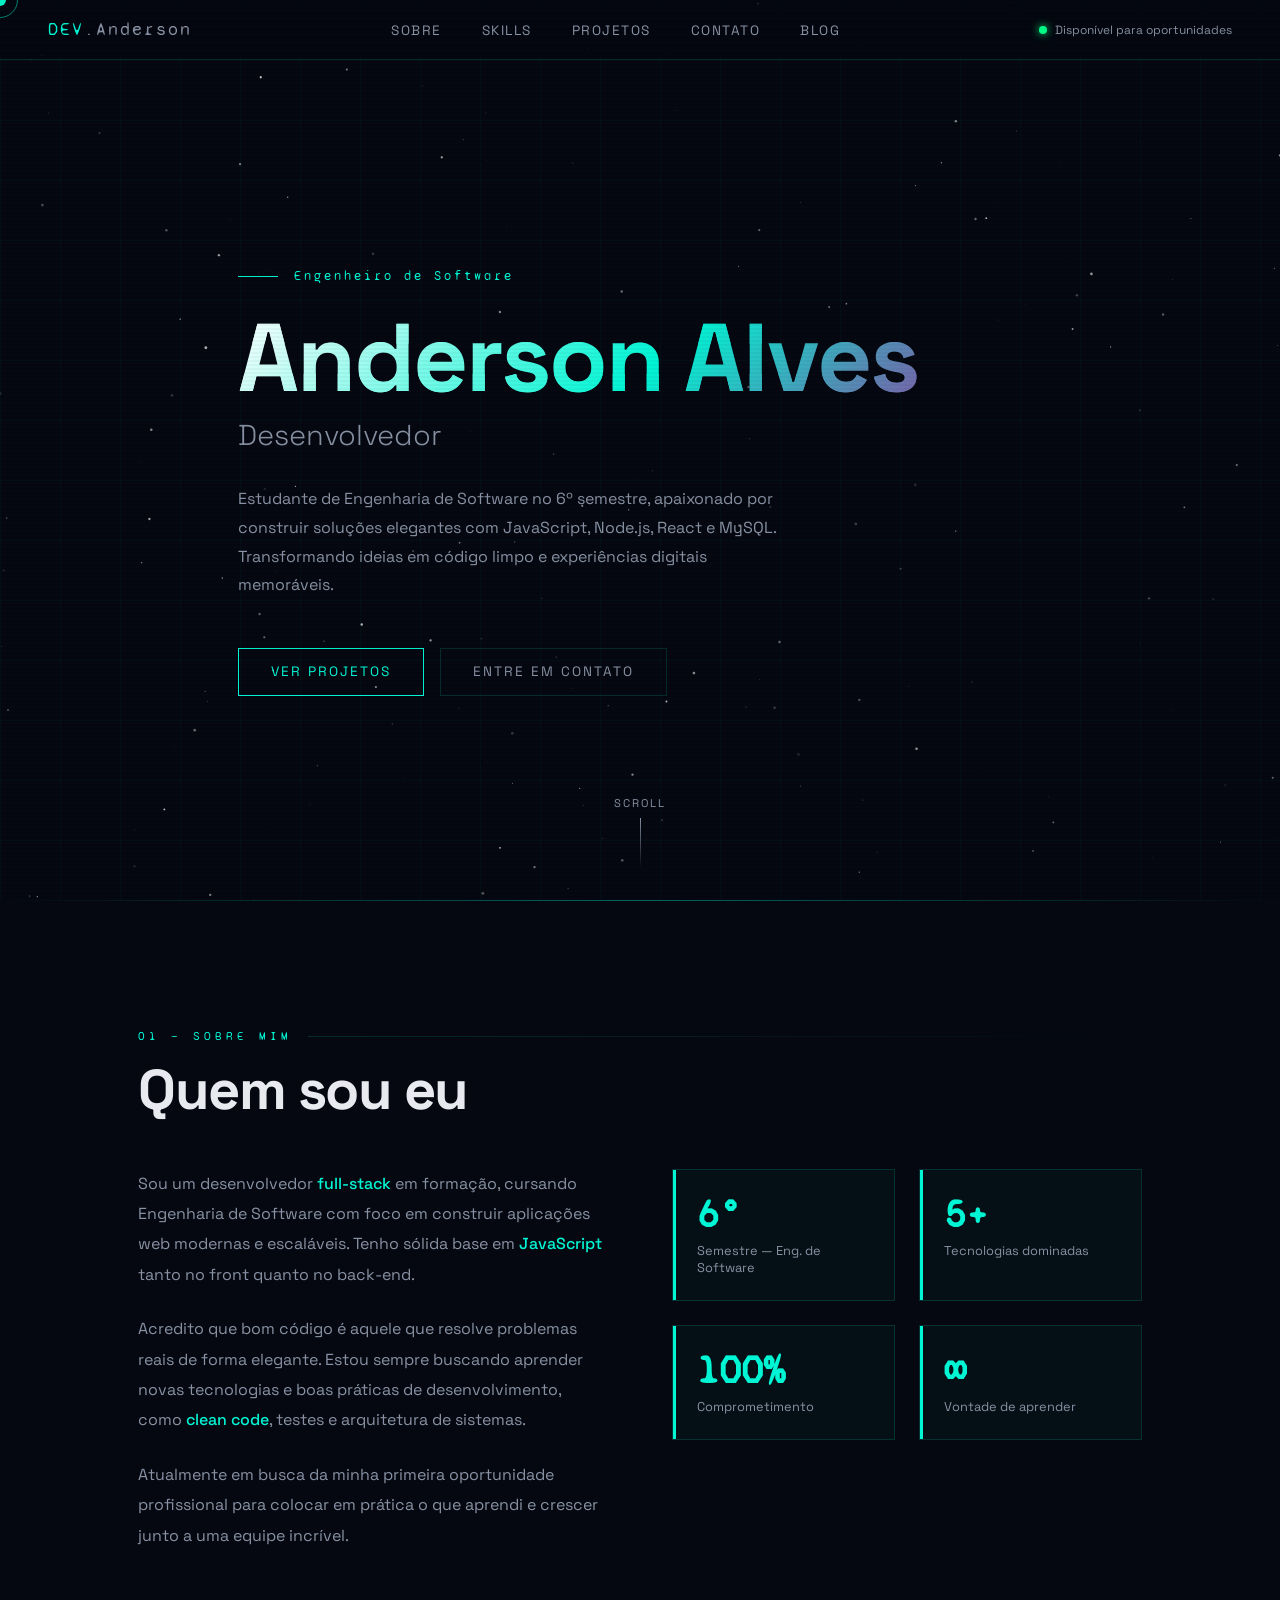
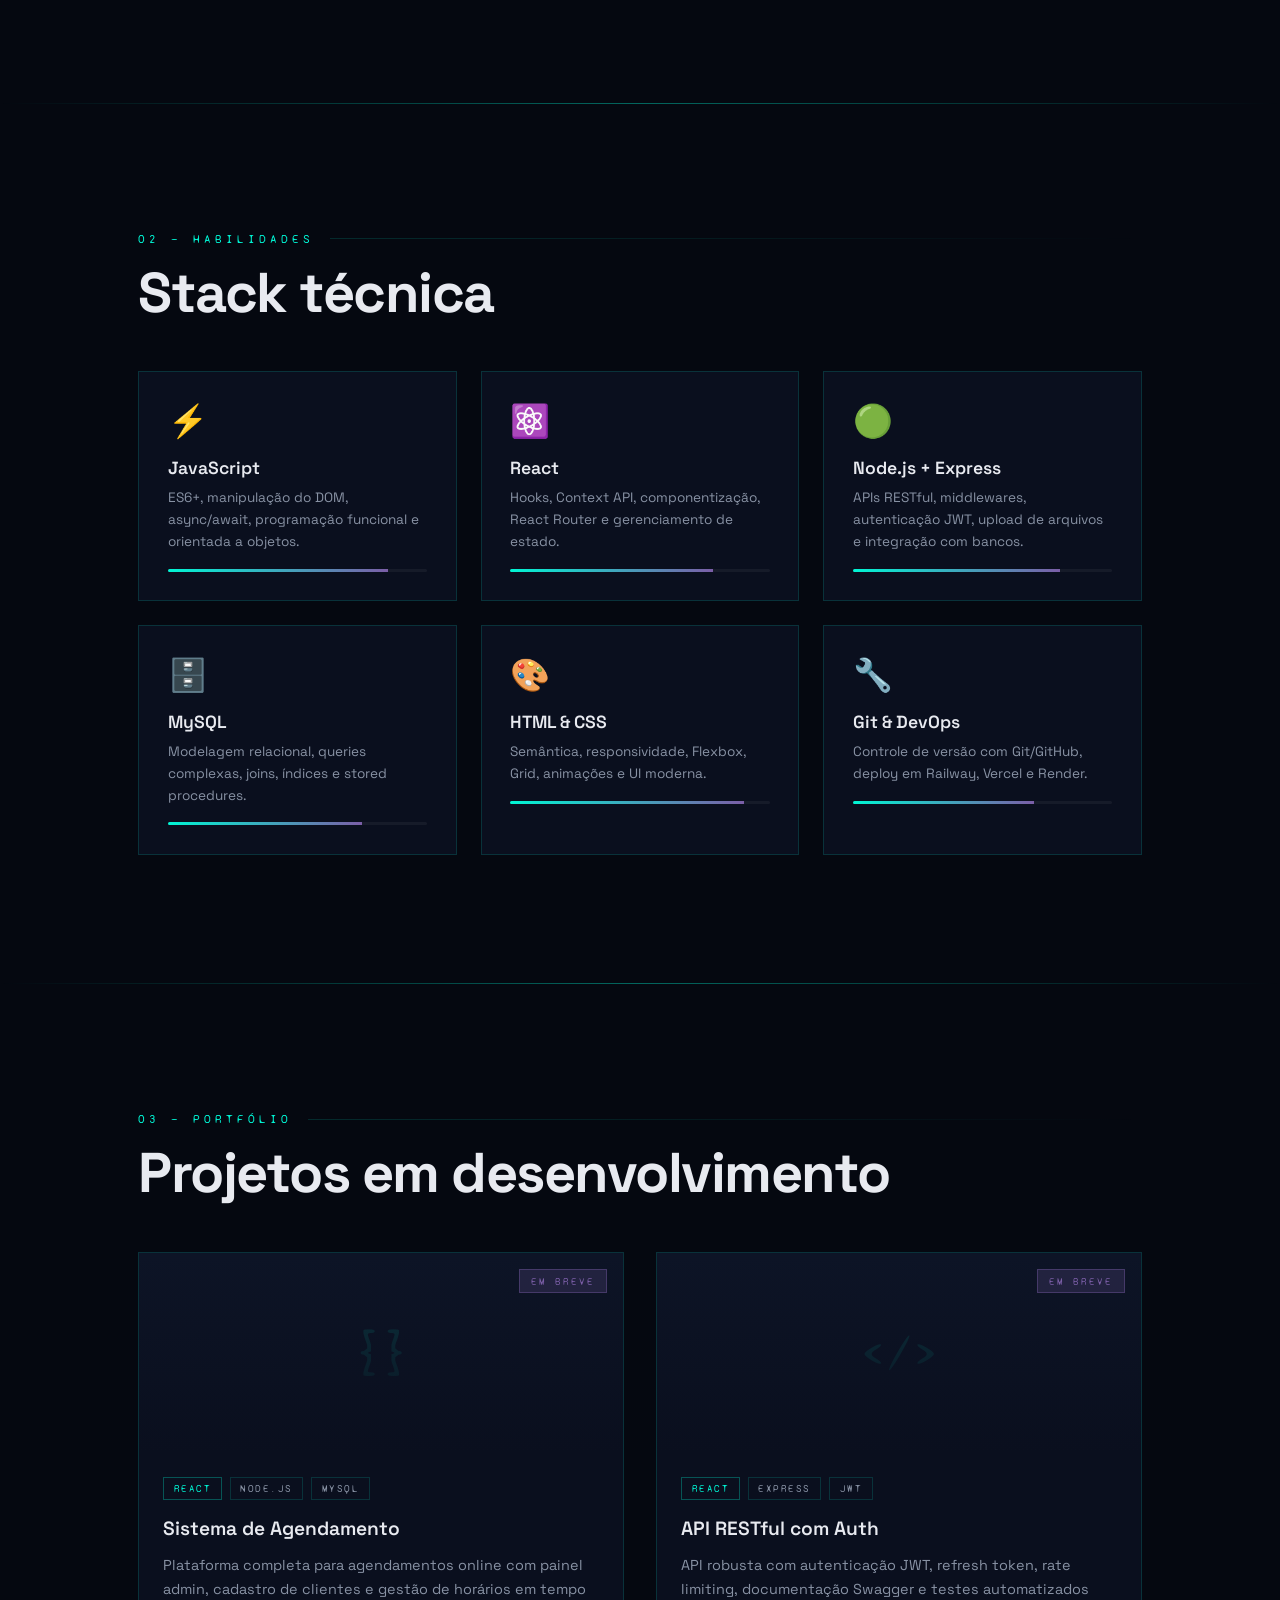
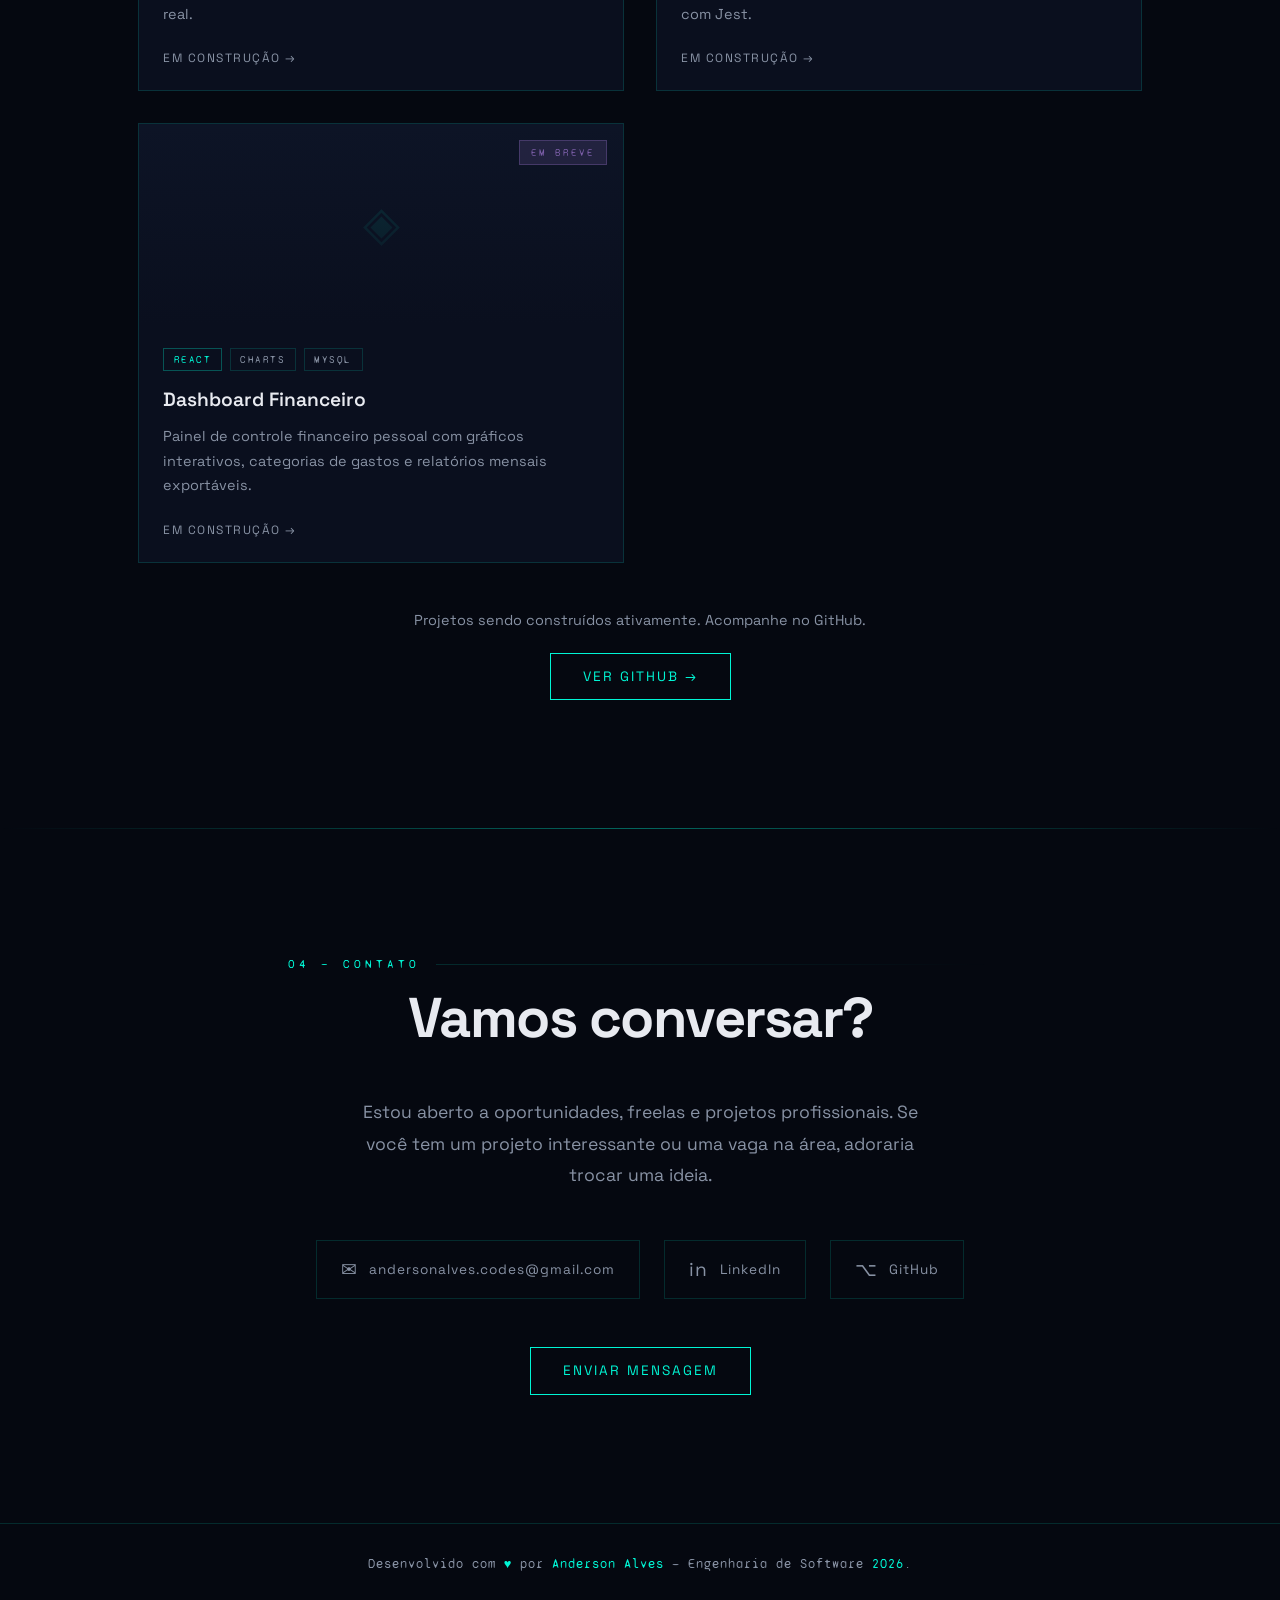
==== commit a5c59803: "add mensagem no link do whatsapp." ====
--- a/index.html
+++ b/index.html
@@ -232,9 +232,9 @@
   <section id="contact">
     <div class="fade-up">
       <div class="section-label" style="justify-content:center;">04 — Contato</div>
-      <h2 class="section-title">Vamos conversar</h2>
+      <h2 class="section-title">Vamos conversar?</h2>
       <p class="contact-sub">
-        Estou aberto a oportunidades de estágio, freelas e projetos colaborativos. Se você tem um projeto interessante ou uma vaga na área, adoraria trocar uma ideia.
+        Estou aberto a oportunidades, freelas e projetos profissionais. Se você tem um projeto interessante ou uma vaga na área, adoraria trocar uma ideia.
       </p>
     </div>
     <div class="contact-links fade-up">
@@ -249,7 +249,7 @@
       </a>
     </div>
     <div class="fade-up">
-      <a href="https://wa.me/5541988114903" target="_blank" class="btn-primary">Enviar mensagem</a>
+      <a href="https://wa.me/5541988114903?text=Ol%C3%A1%2C%20Anderson%21%20Vi%20o%20seu%20portf%C3%B3lio%20e%20gostei%20do%20seu%20trabalho.%20Gostaria%20de%20solicitar%20um%20or%C3%A7amento%20ou%20conversar%20sobre%20uma%20poss%C3%ADvel%20parceria." target="_blank" class="btn-primary">Enviar mensagem</a>
     </div>
   </section>
 
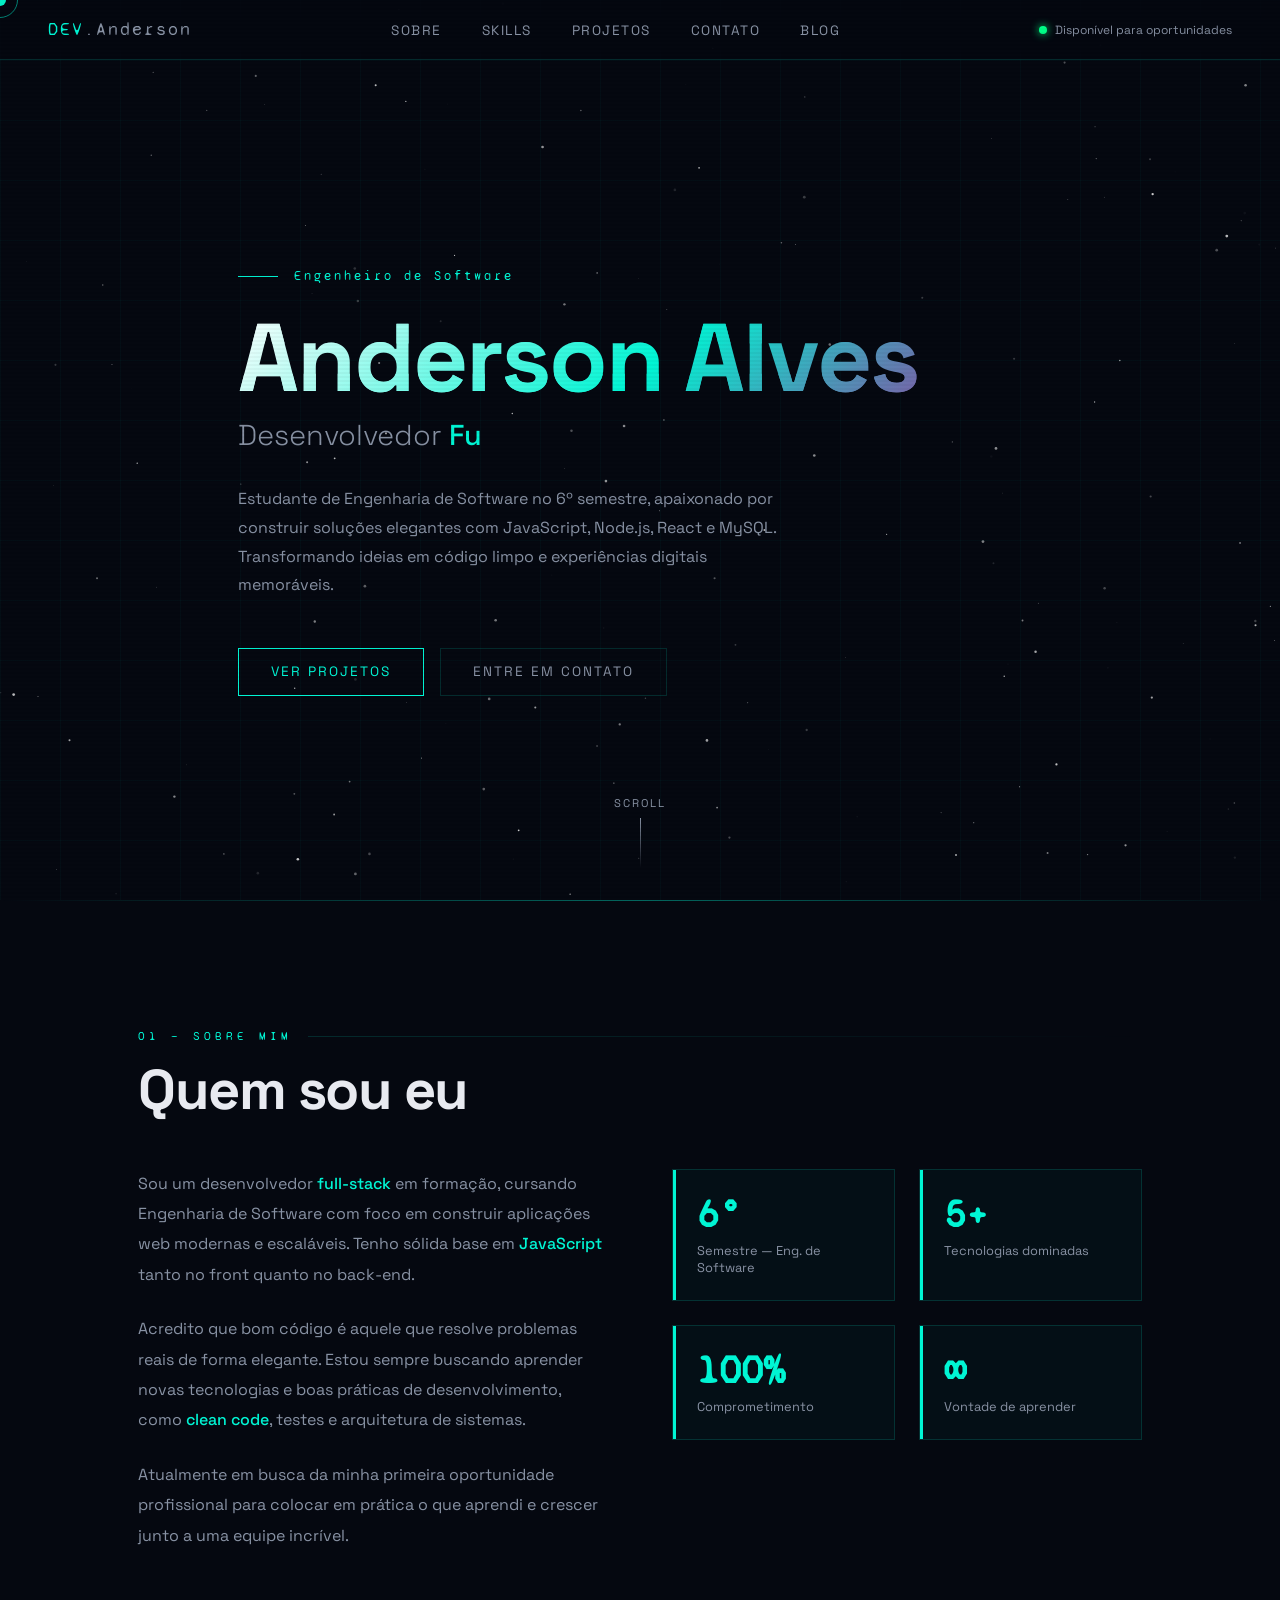
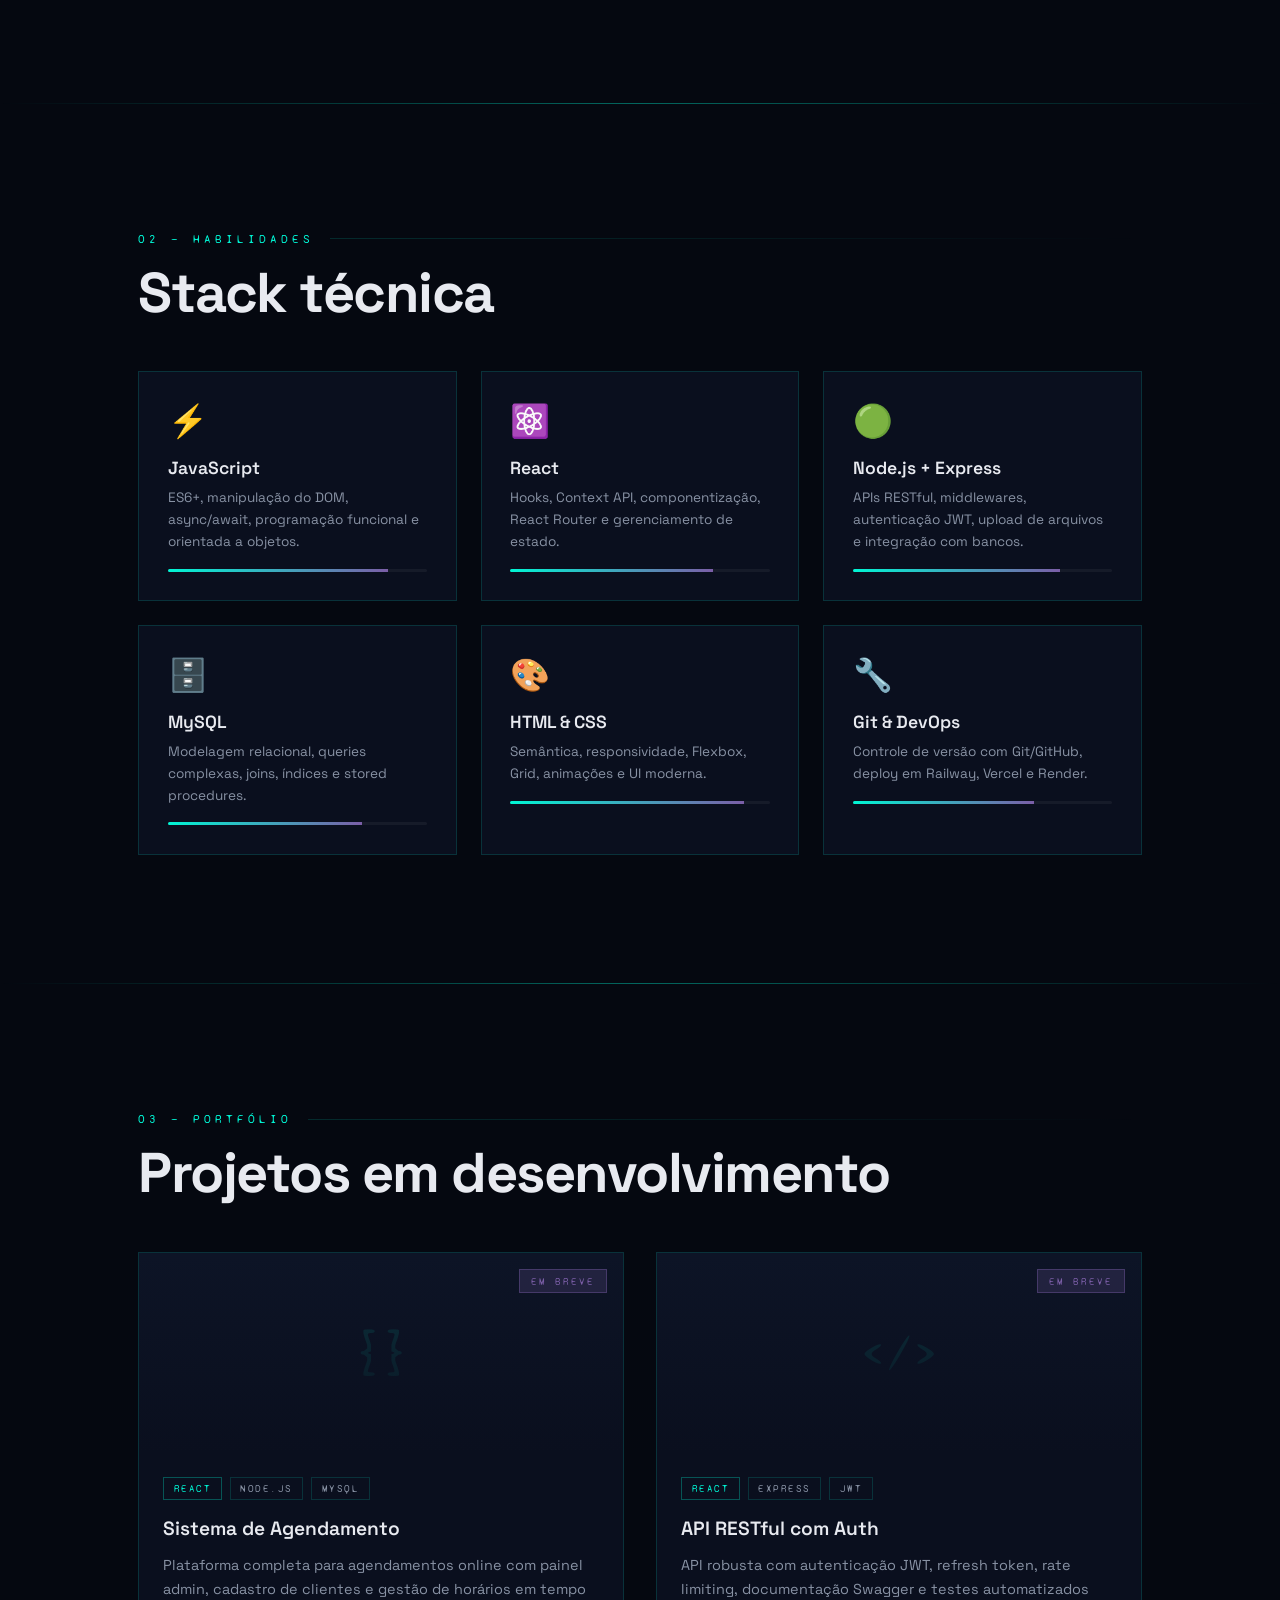
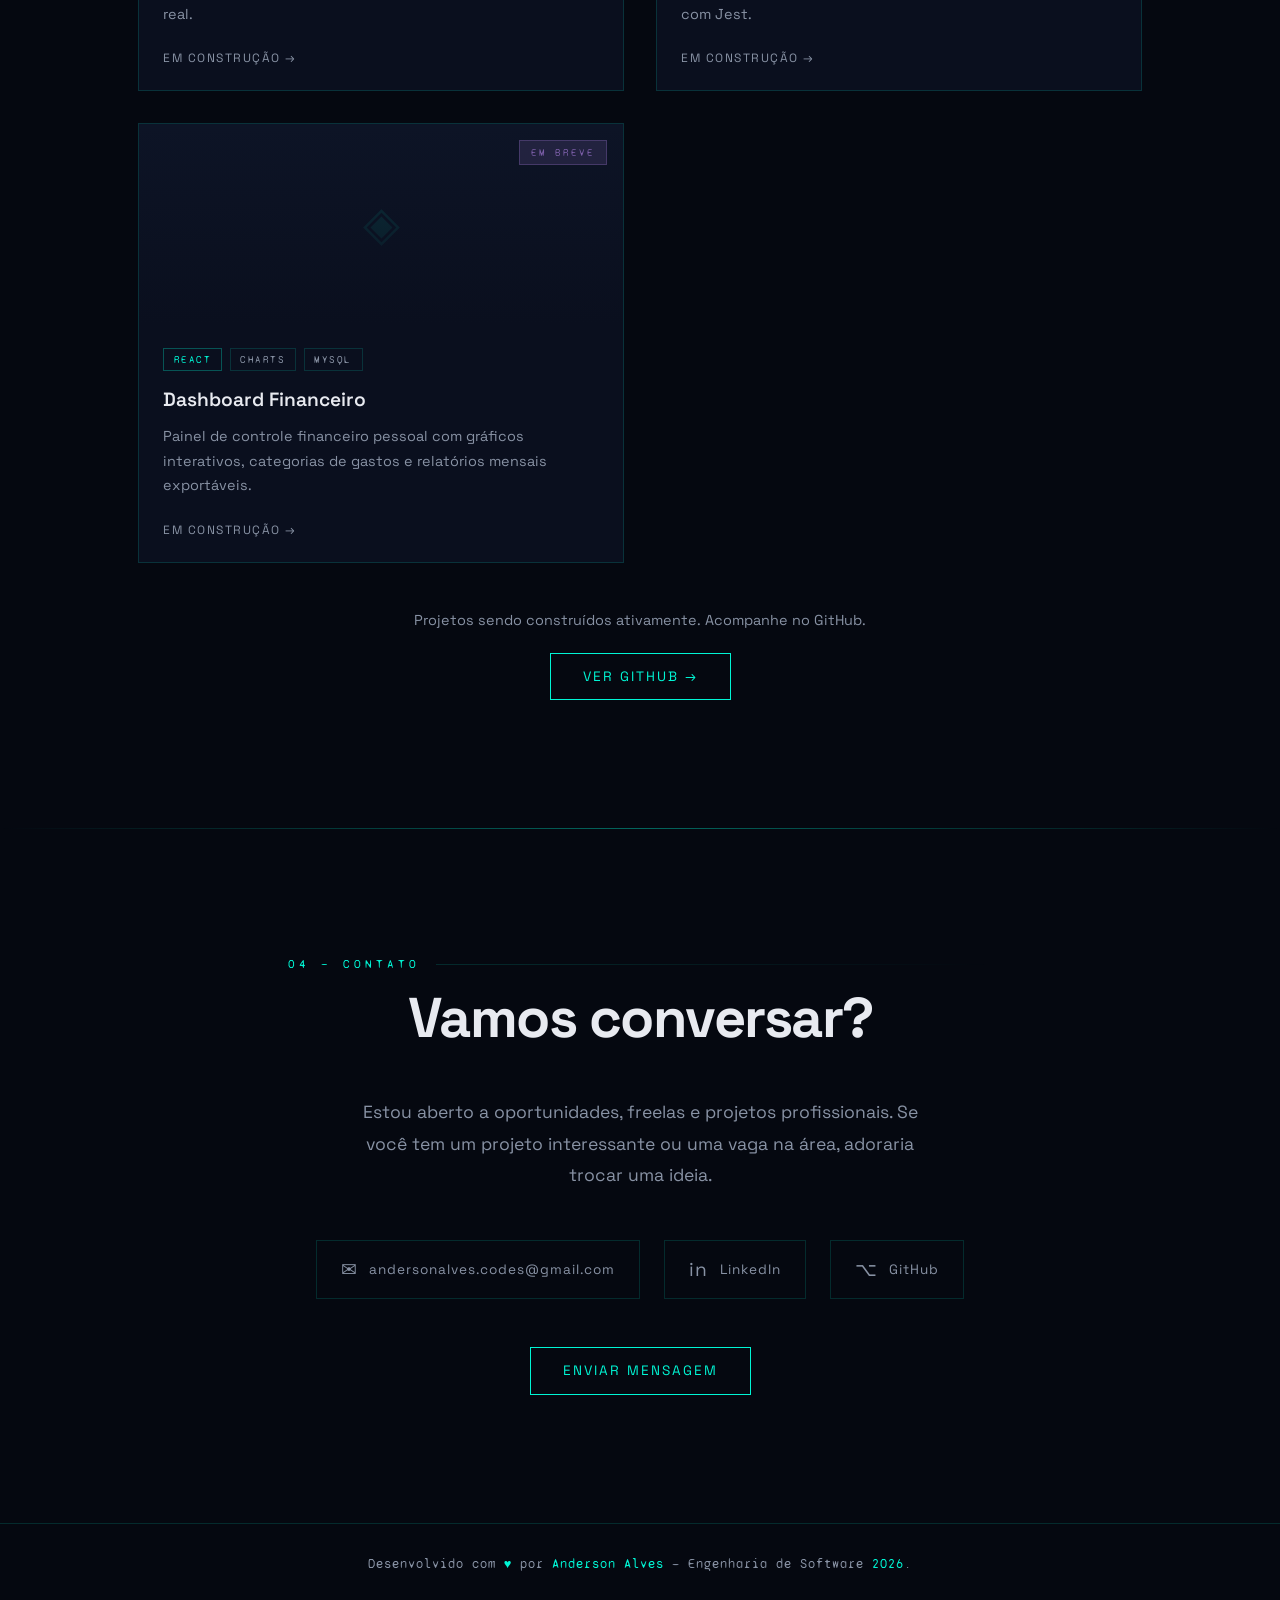
==== commit 36238d77: "add tag link canonical" ====
--- a/index.html
+++ b/index.html
@@ -4,6 +4,7 @@
   <meta charset="UTF-8" />
   <meta name="viewport" content="width=device-width, initial-scale=1.0" />
   <title>Dev Portfolio | Engenheiro de Software</title>
+  <link rel="canonical" href="https://anderson-alves-portfolio.vercel.app/">
   <link href="https://fonts.googleapis.com/css2?family=Space+Grotesk:wght@300;400;500;600;700&family=Syne+Mono&display=swap" rel="stylesheet" />
   <link rel="stylesheet" href="style.css">
   <style>
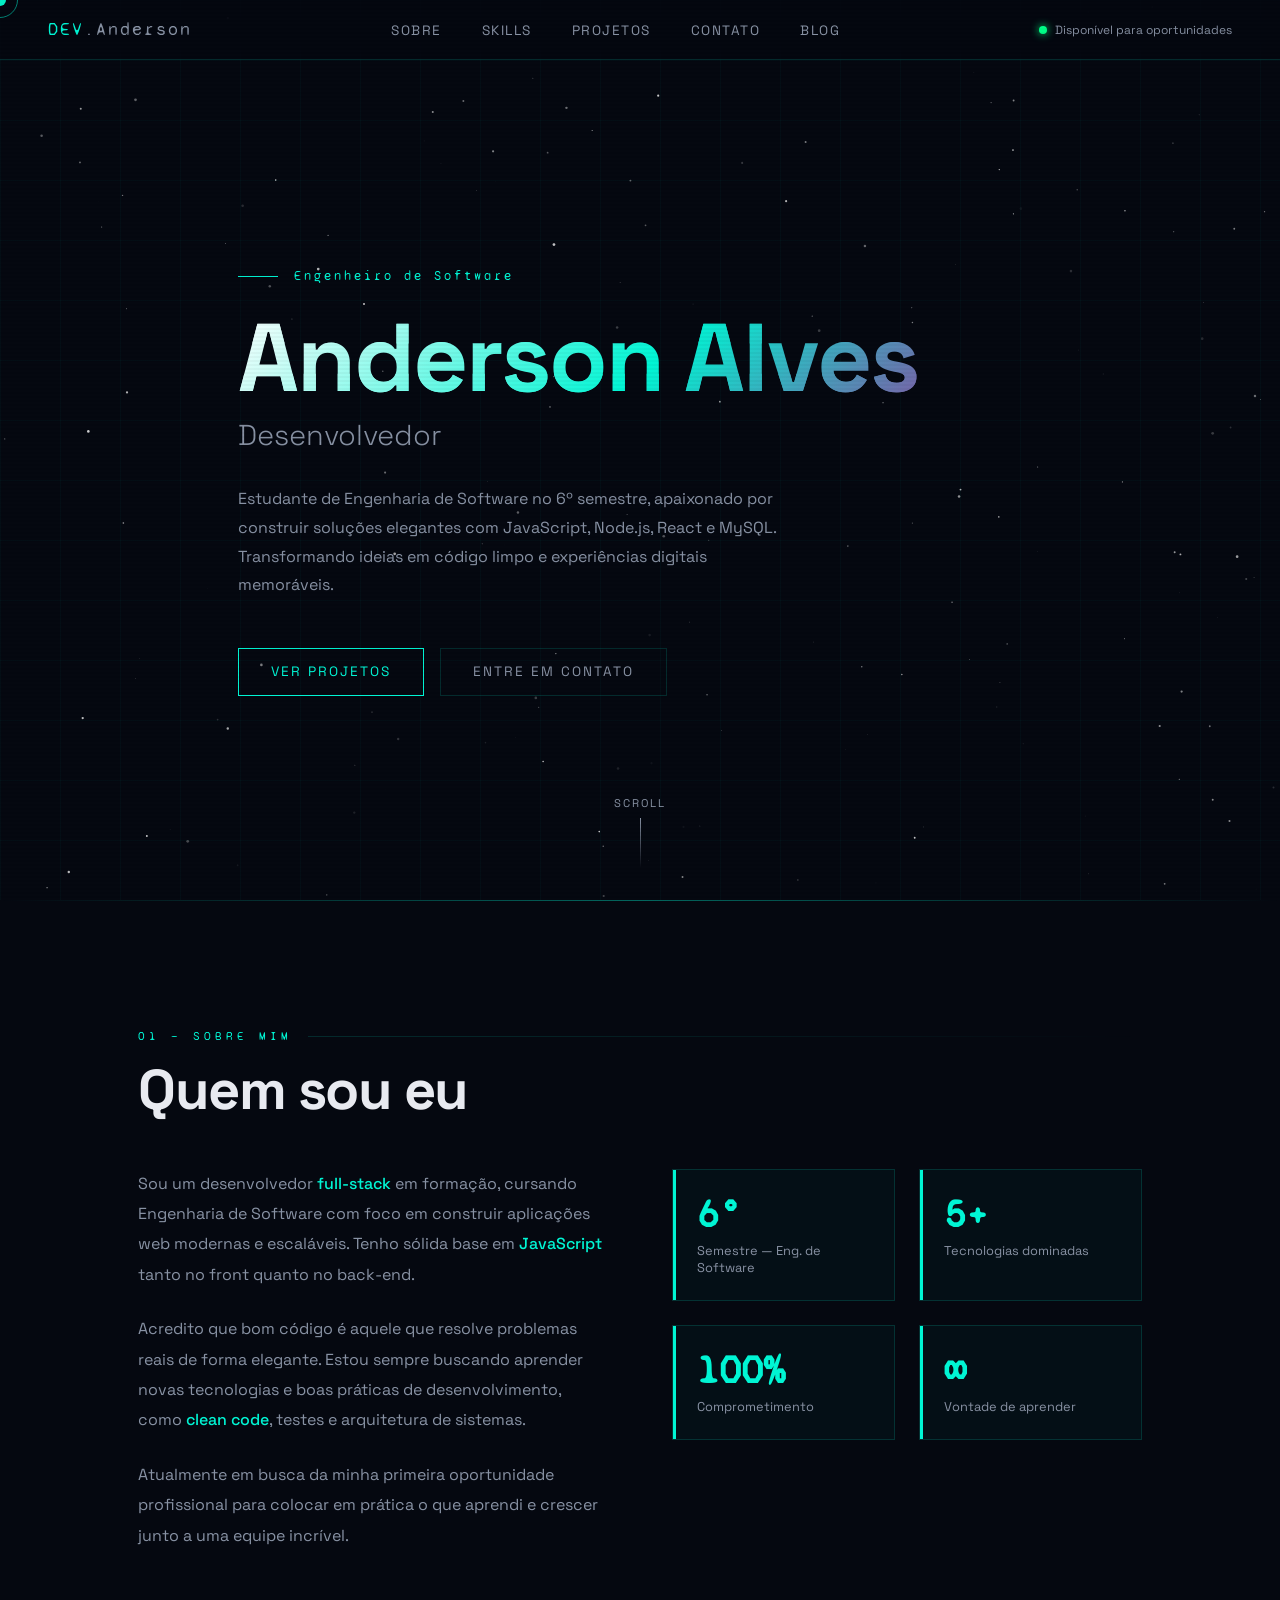
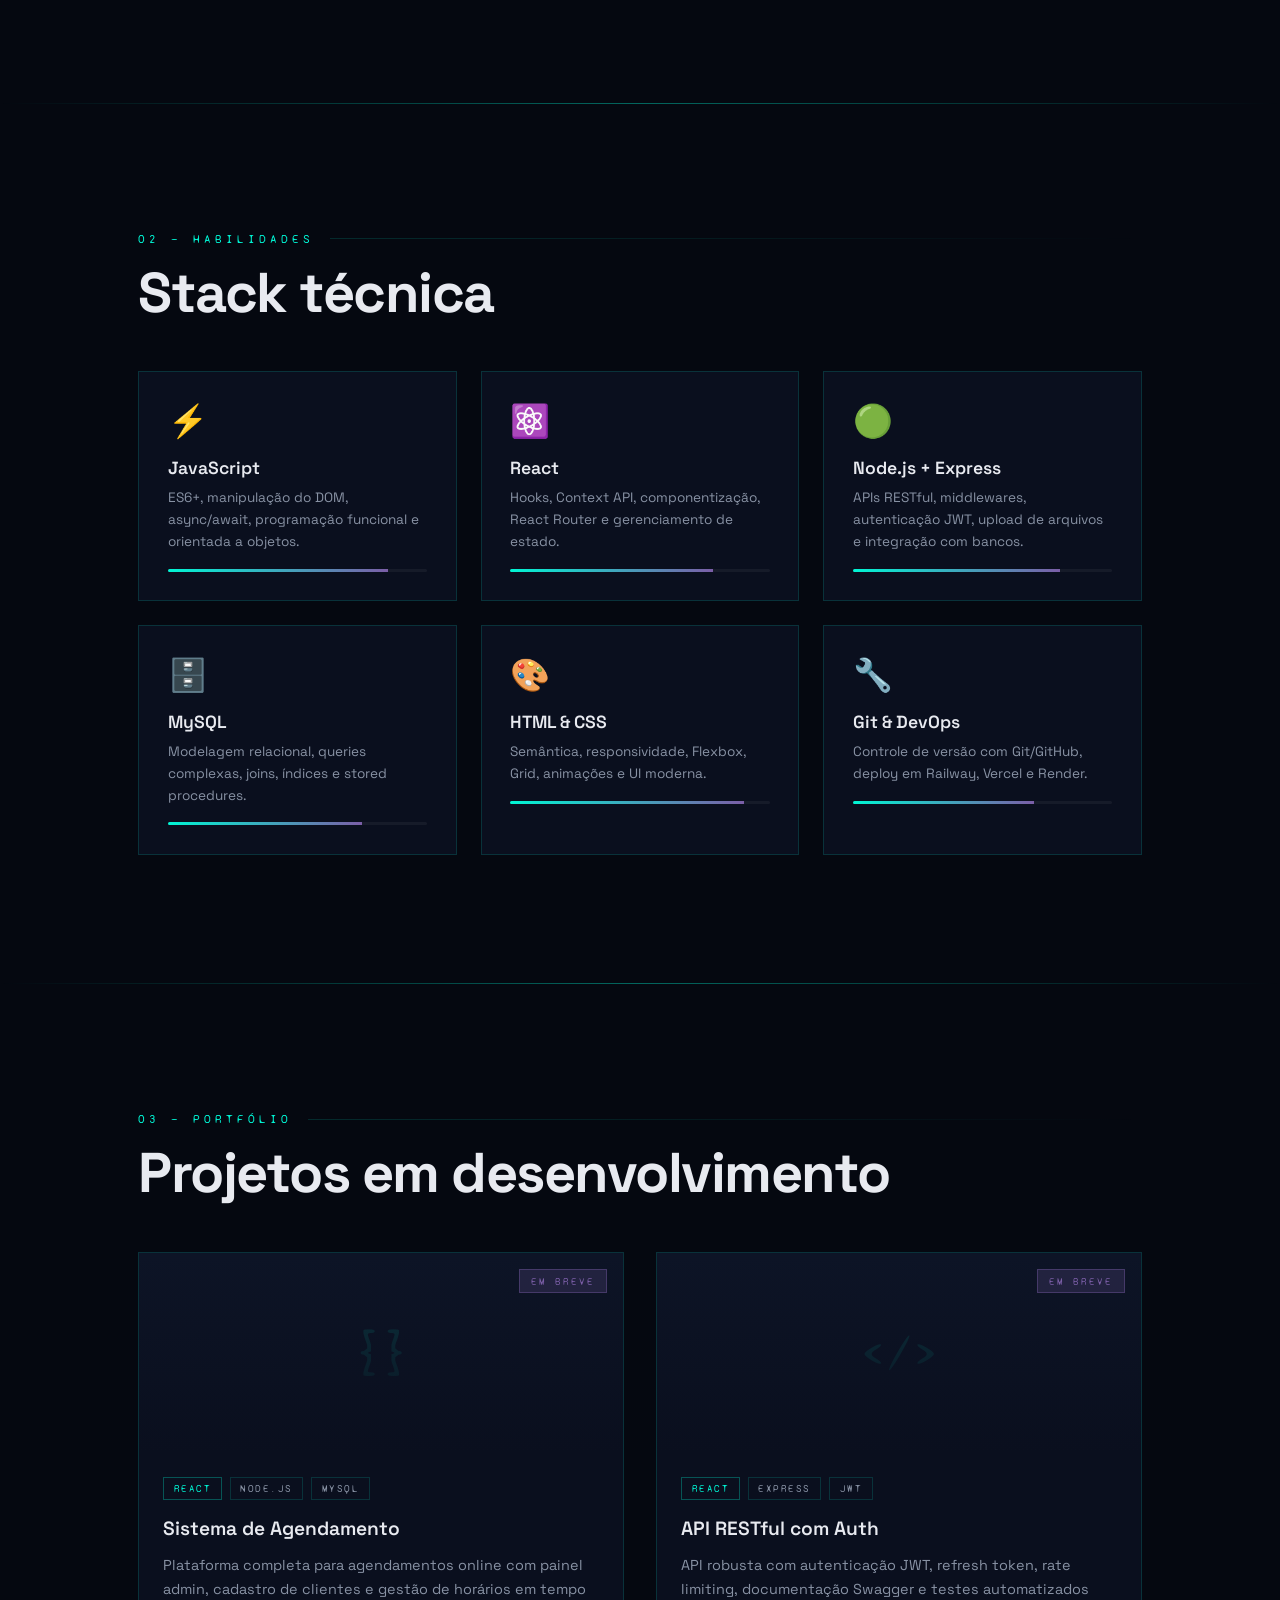
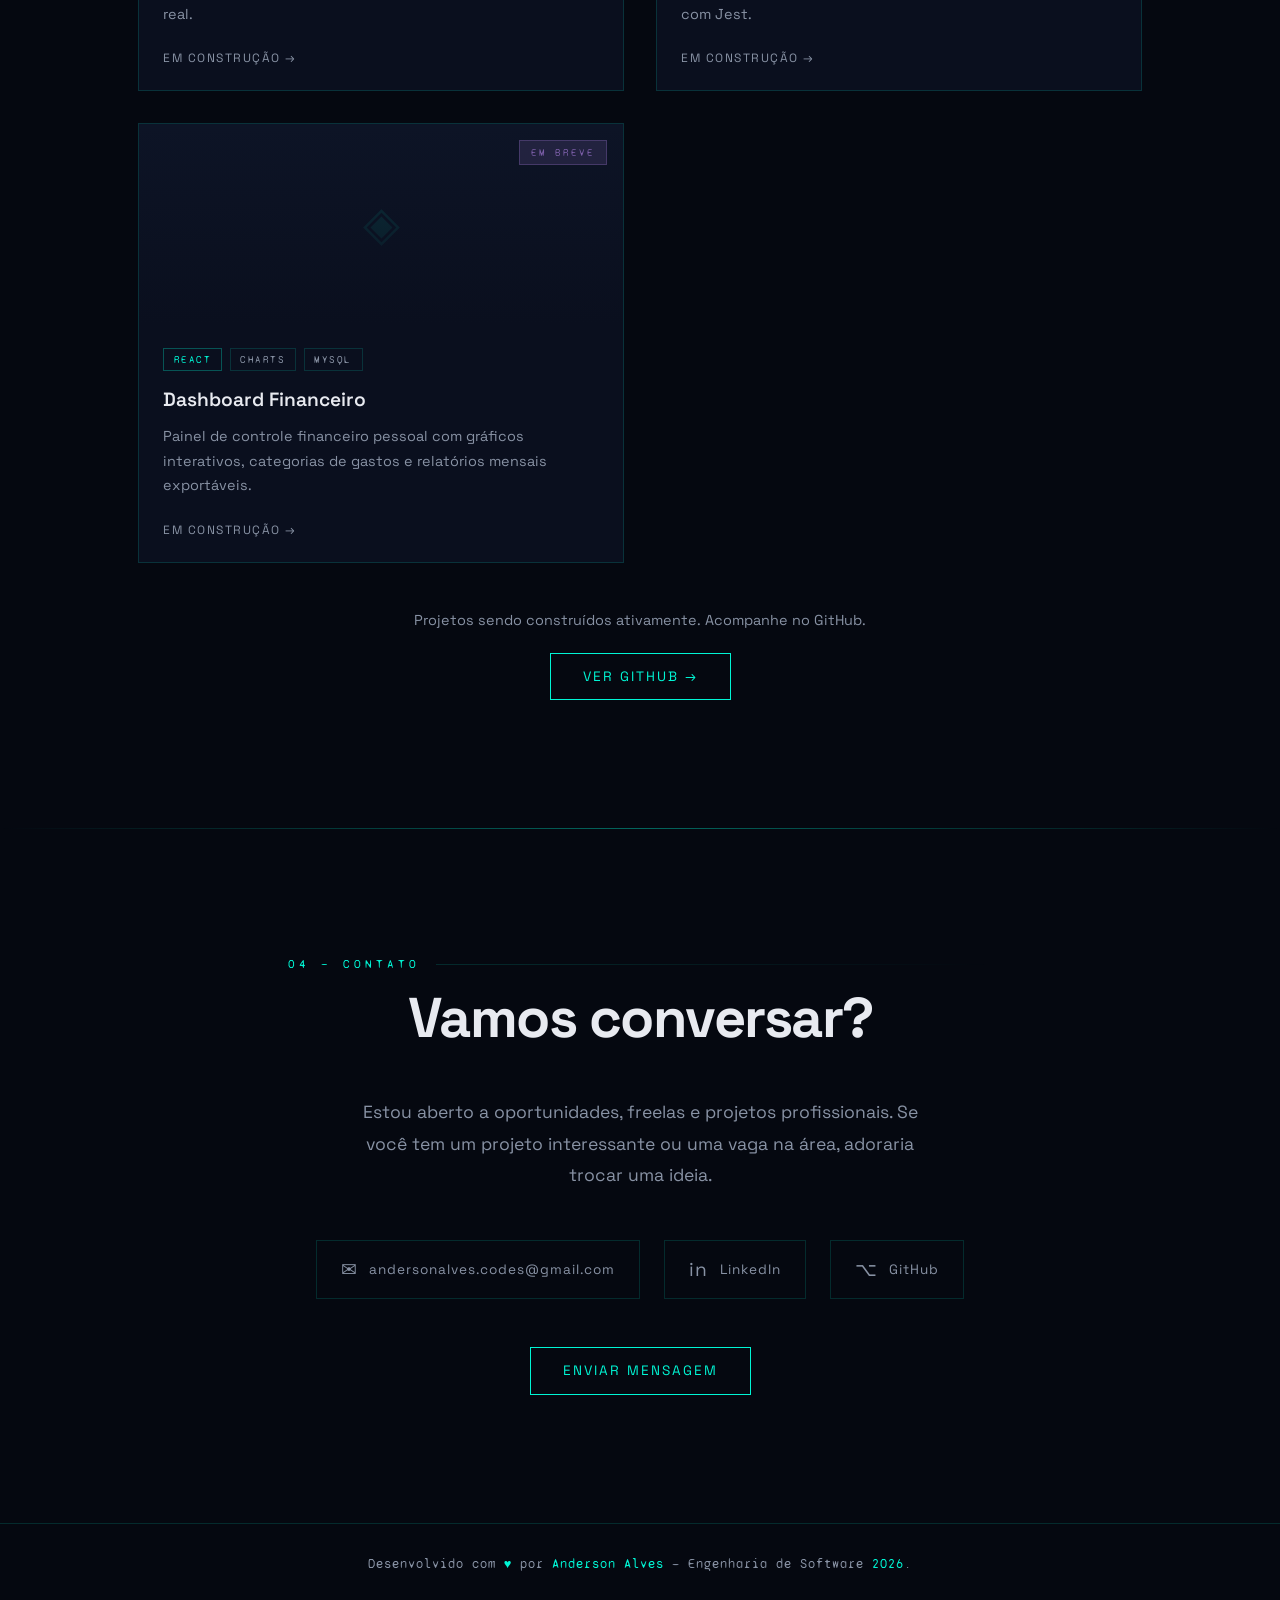
==== commit 4cd3347c: "add tag meta description" ====
--- a/index.html
+++ b/index.html
@@ -1,6 +1,7 @@
 <!DOCTYPE html>
 <html lang="pt-BR">
 <head>
+  <meta name="description" content="Portfolio de um desenvolvedor de software e blog sobre tecnologia">
   <meta charset="UTF-8" />
   <meta name="viewport" content="width=device-width, initial-scale=1.0" />
   <title>Dev Portfolio | Engenheiro de Software</title>
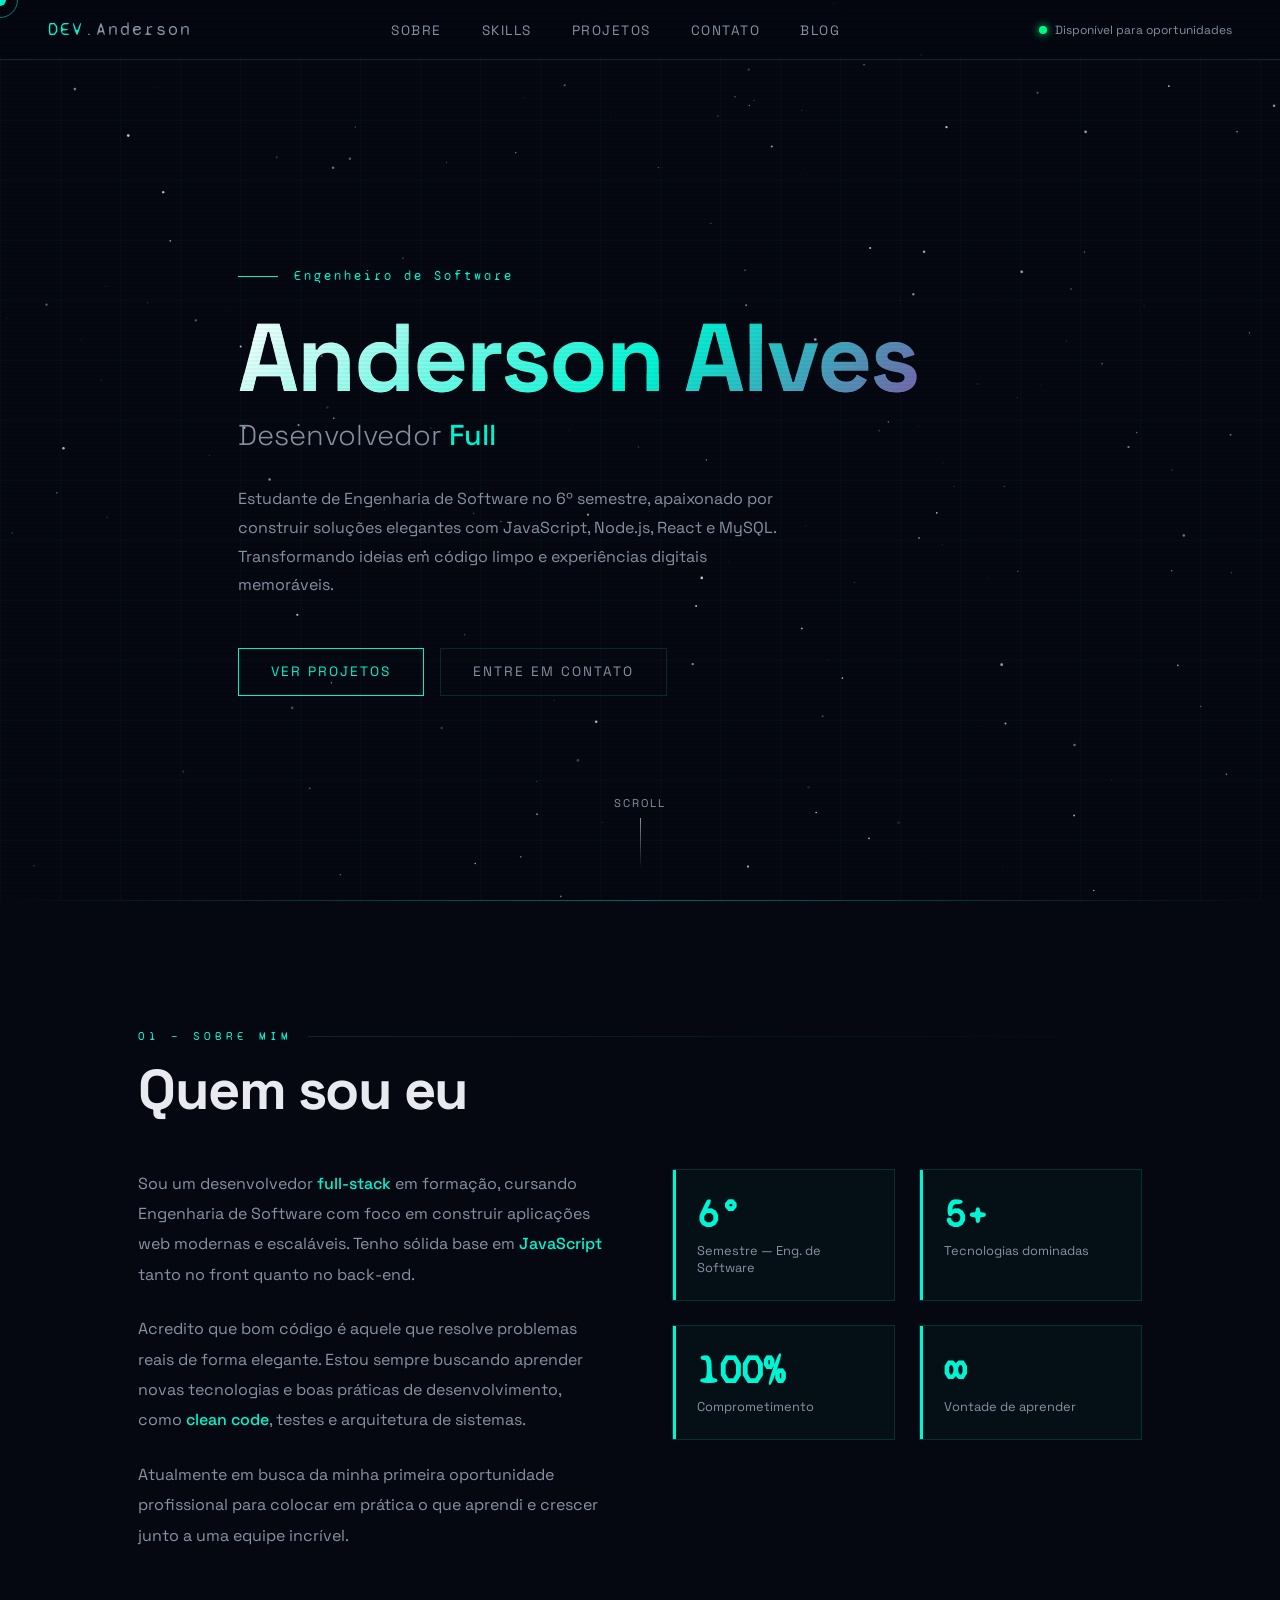
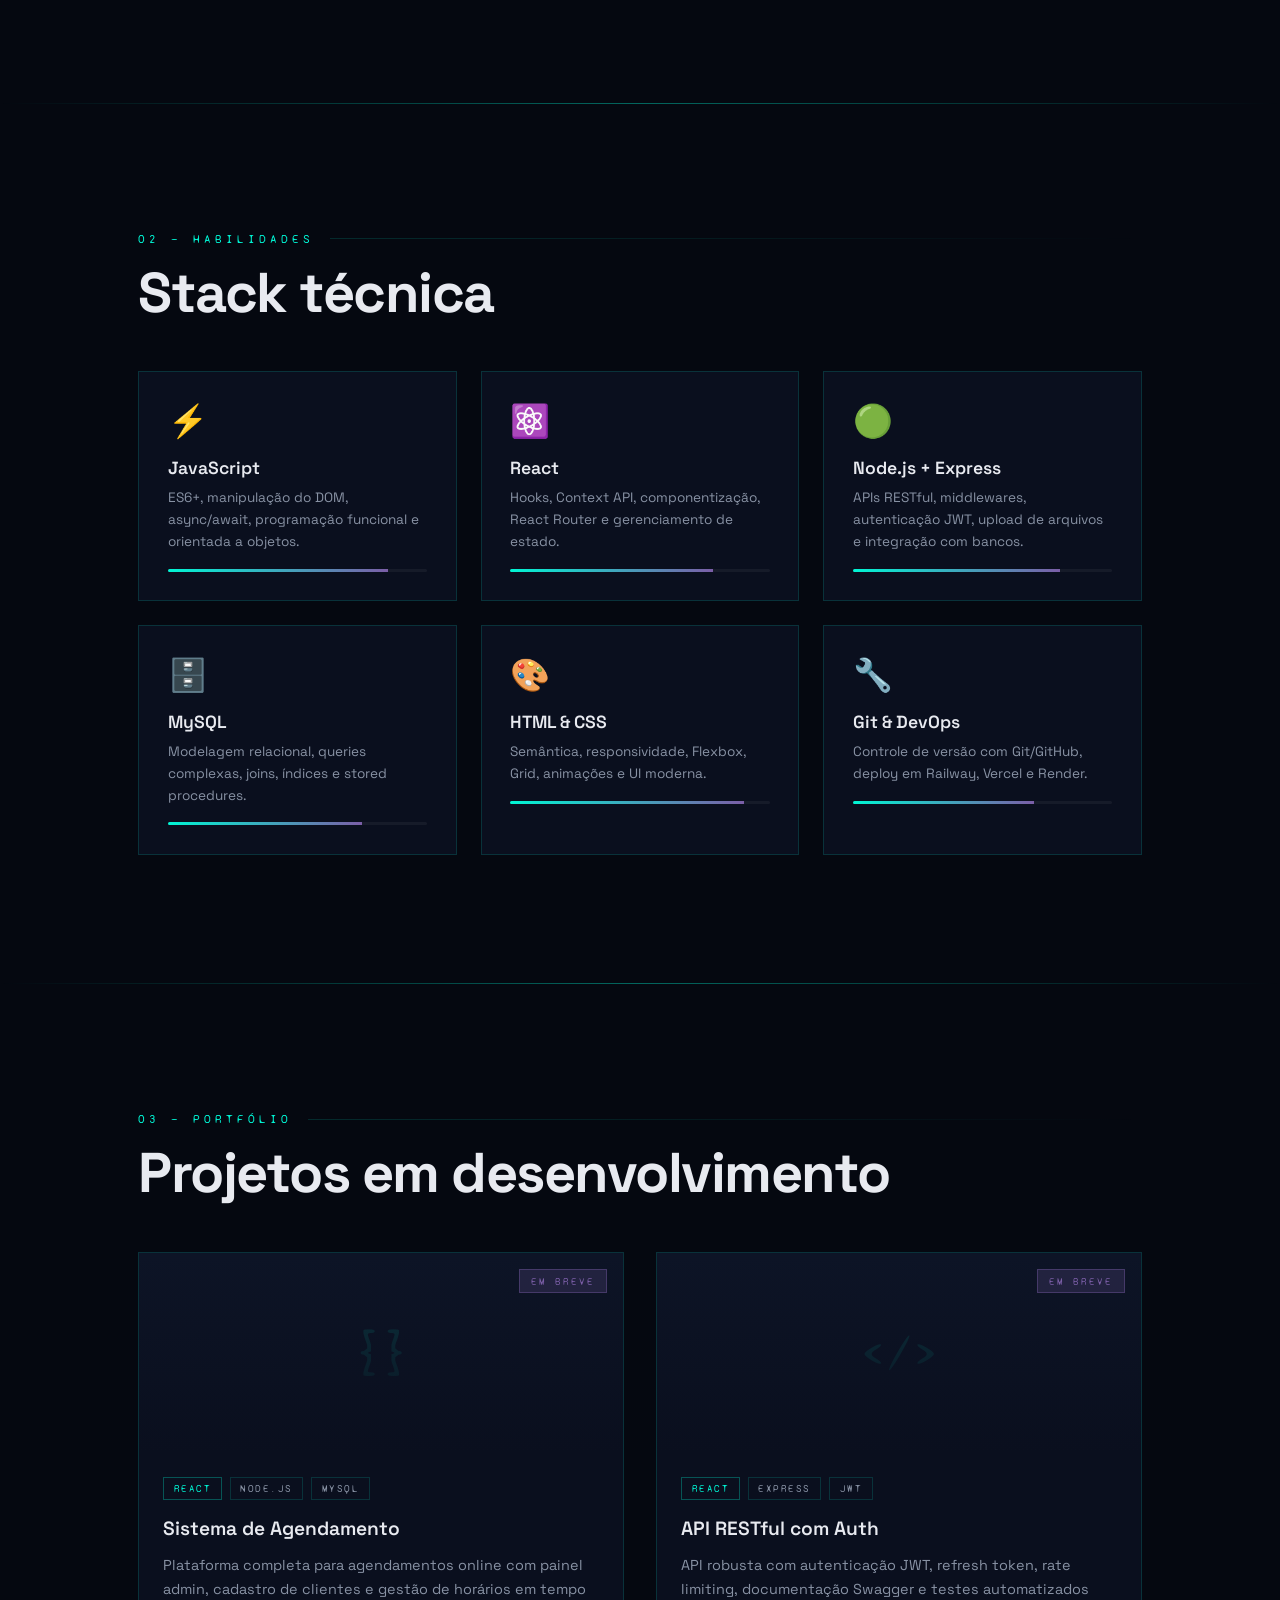
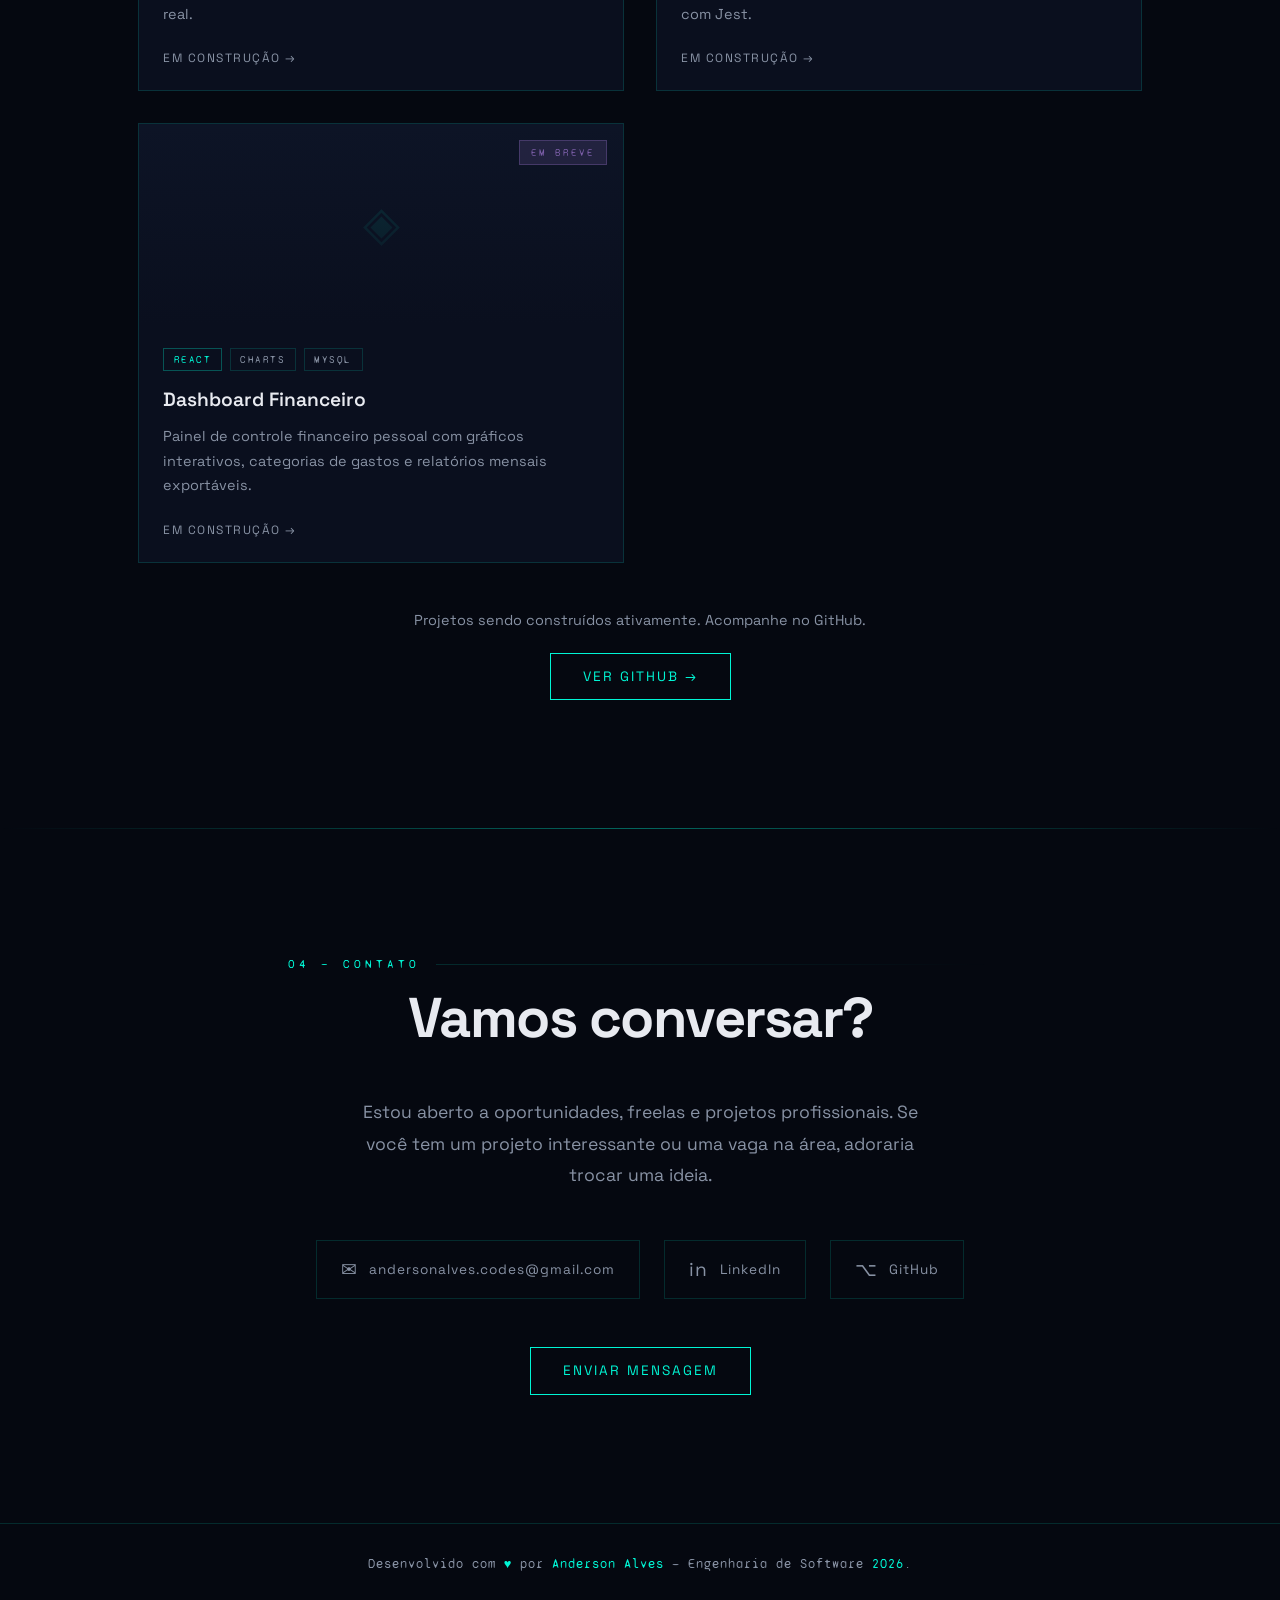
==== commit 0928ef25: "removi a tag style vazia" ====
--- a/index.html
+++ b/index.html
@@ -8,9 +8,6 @@
   <link rel="canonical" href="https://anderson-alves-portfolio.vercel.app/">
   <link href="https://fonts.googleapis.com/css2?family=Space+Grotesk:wght@300;400;500;600;700&family=Syne+Mono&display=swap" rel="stylesheet" />
   <link rel="stylesheet" href="style.css">
-  <style>
-  
-  </style>
 </head>
   <!-- Google tag (gtag.js) -->
 <script async src="https://www.googletagmanager.com/gtag/js?id=G-TJ0EEB6J4Q"></script>
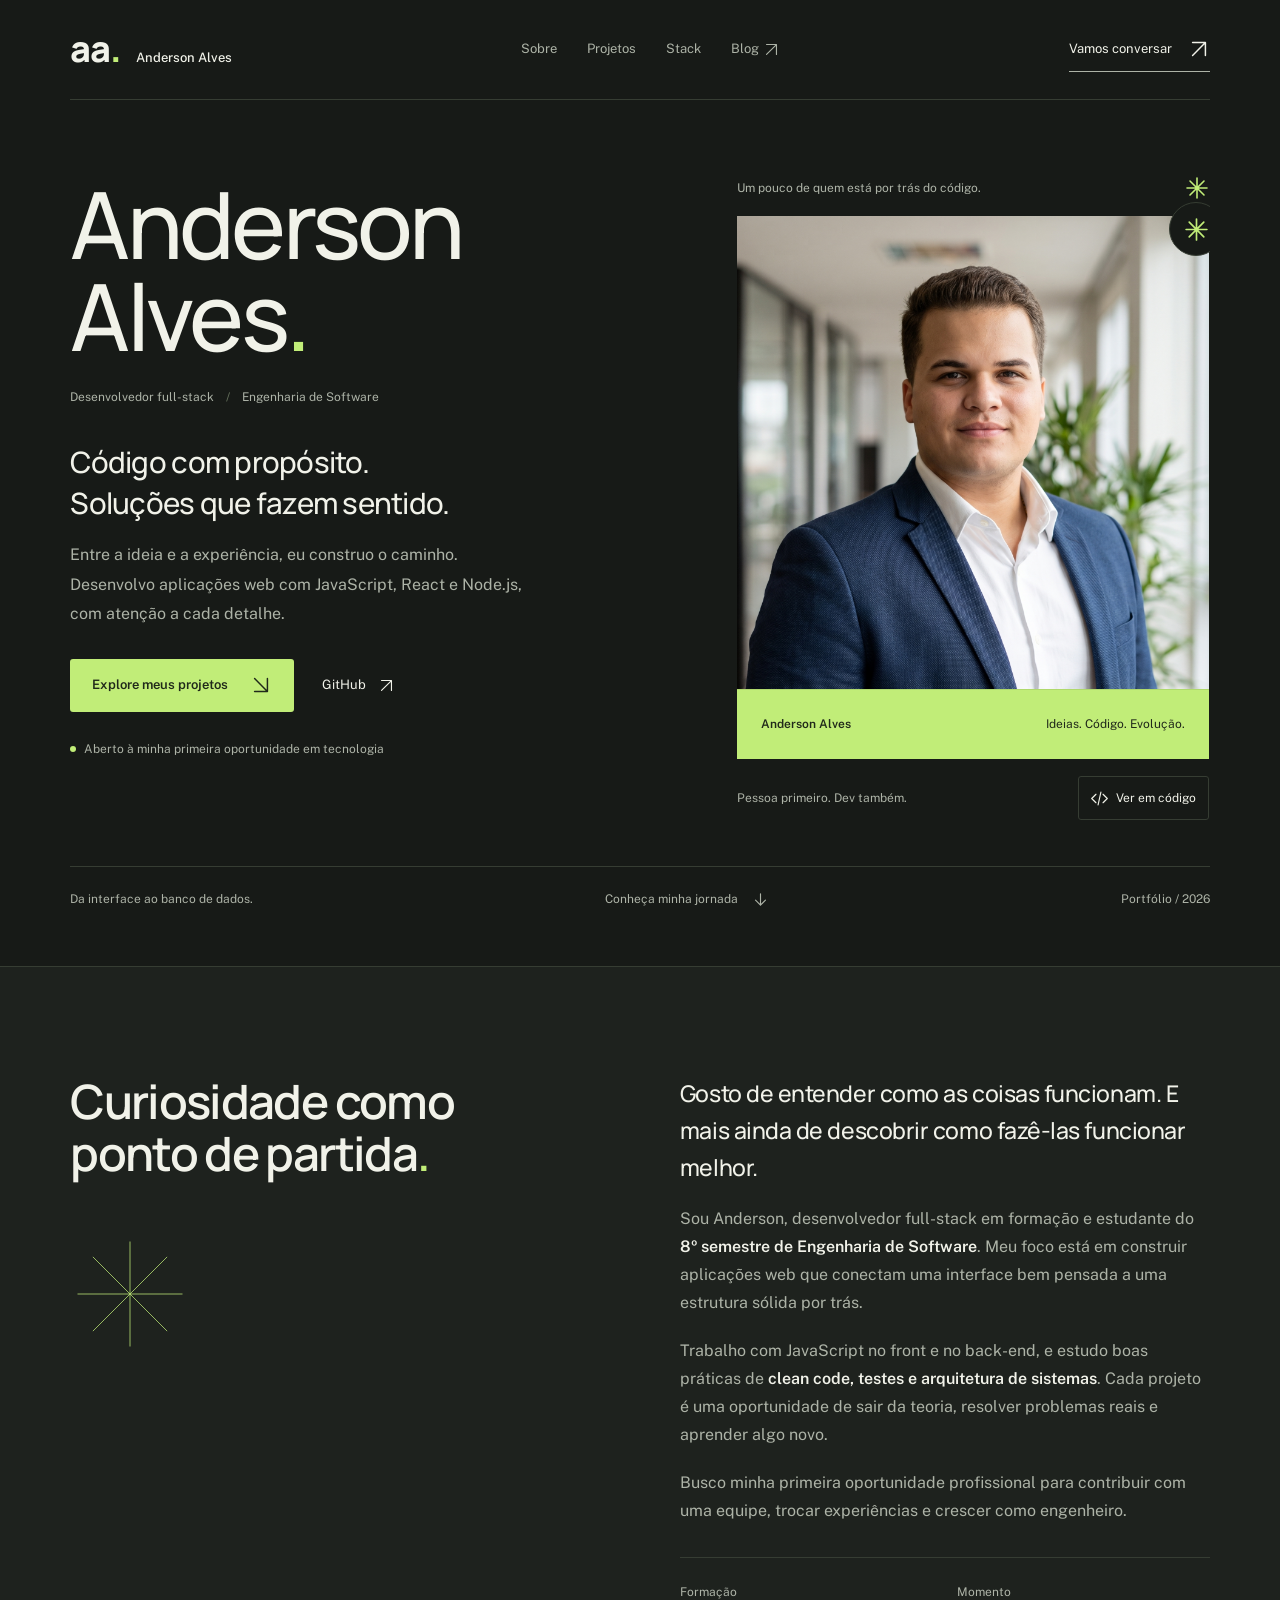
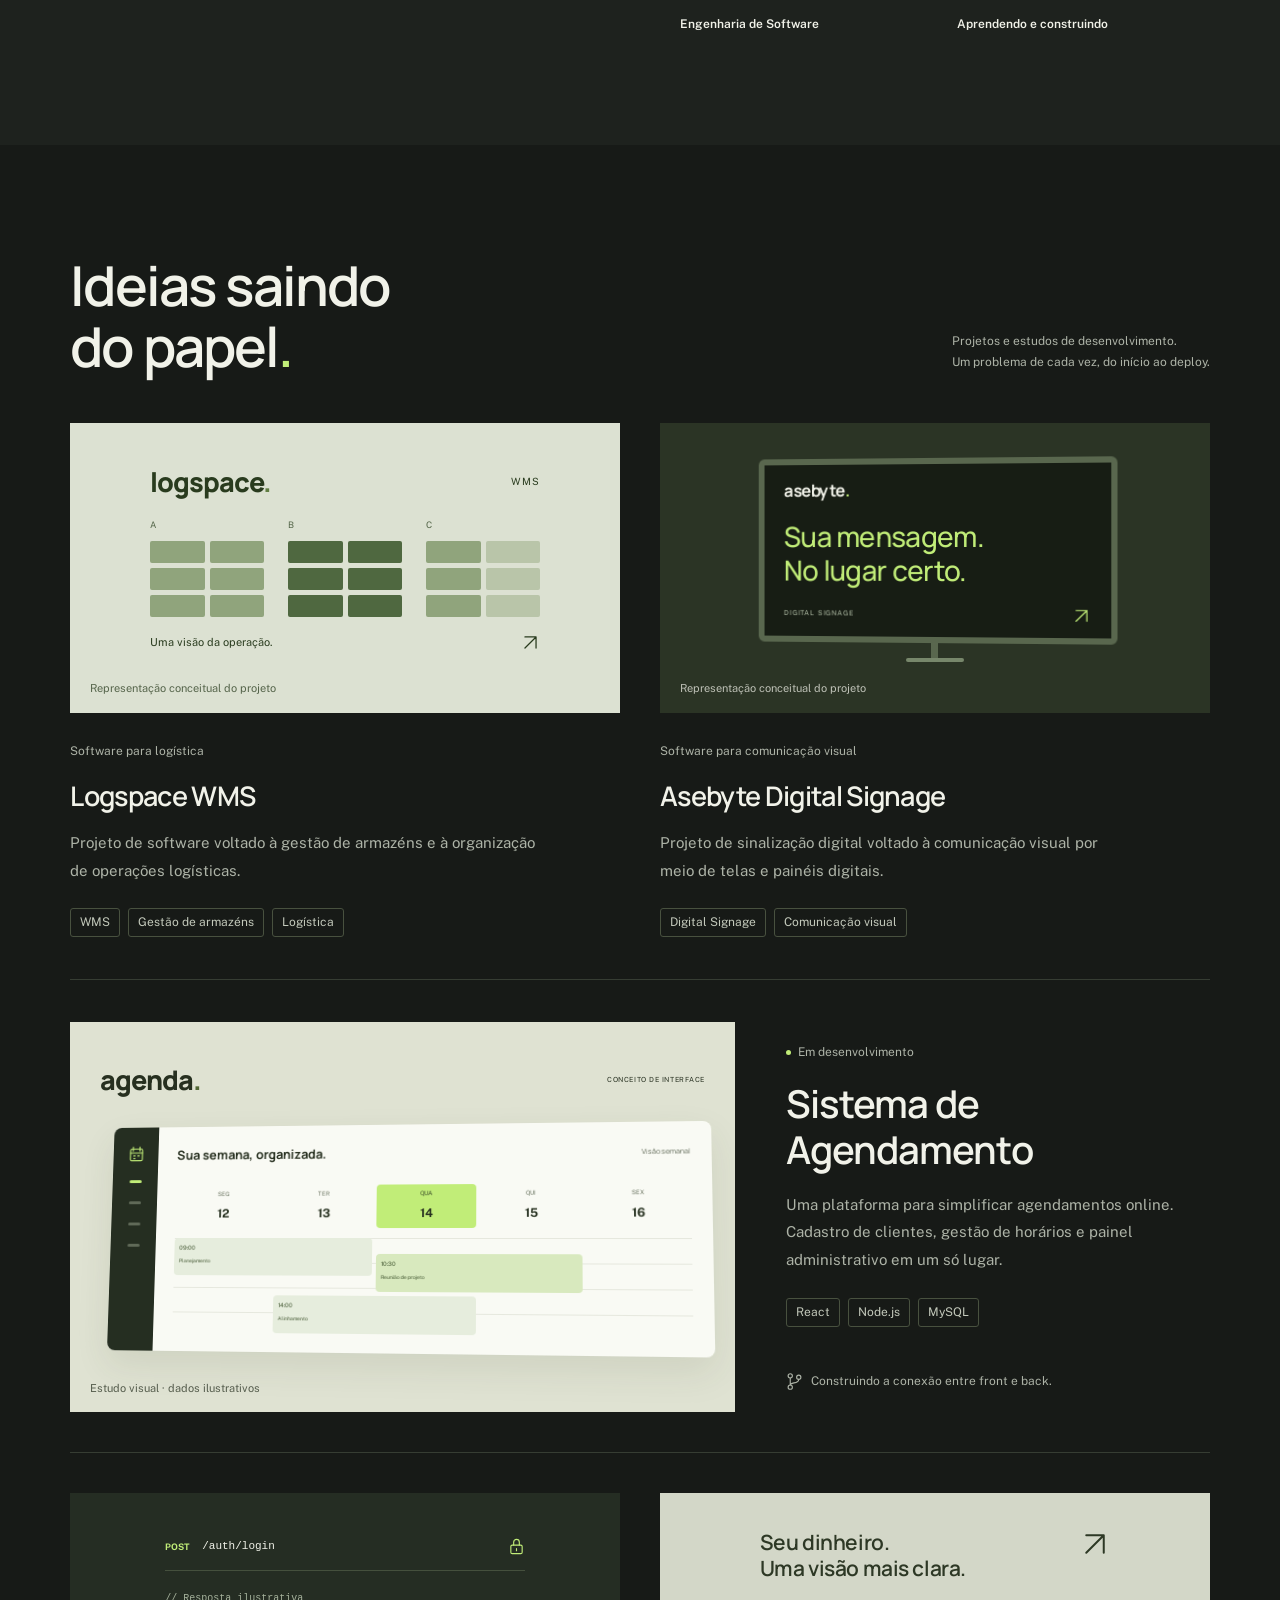
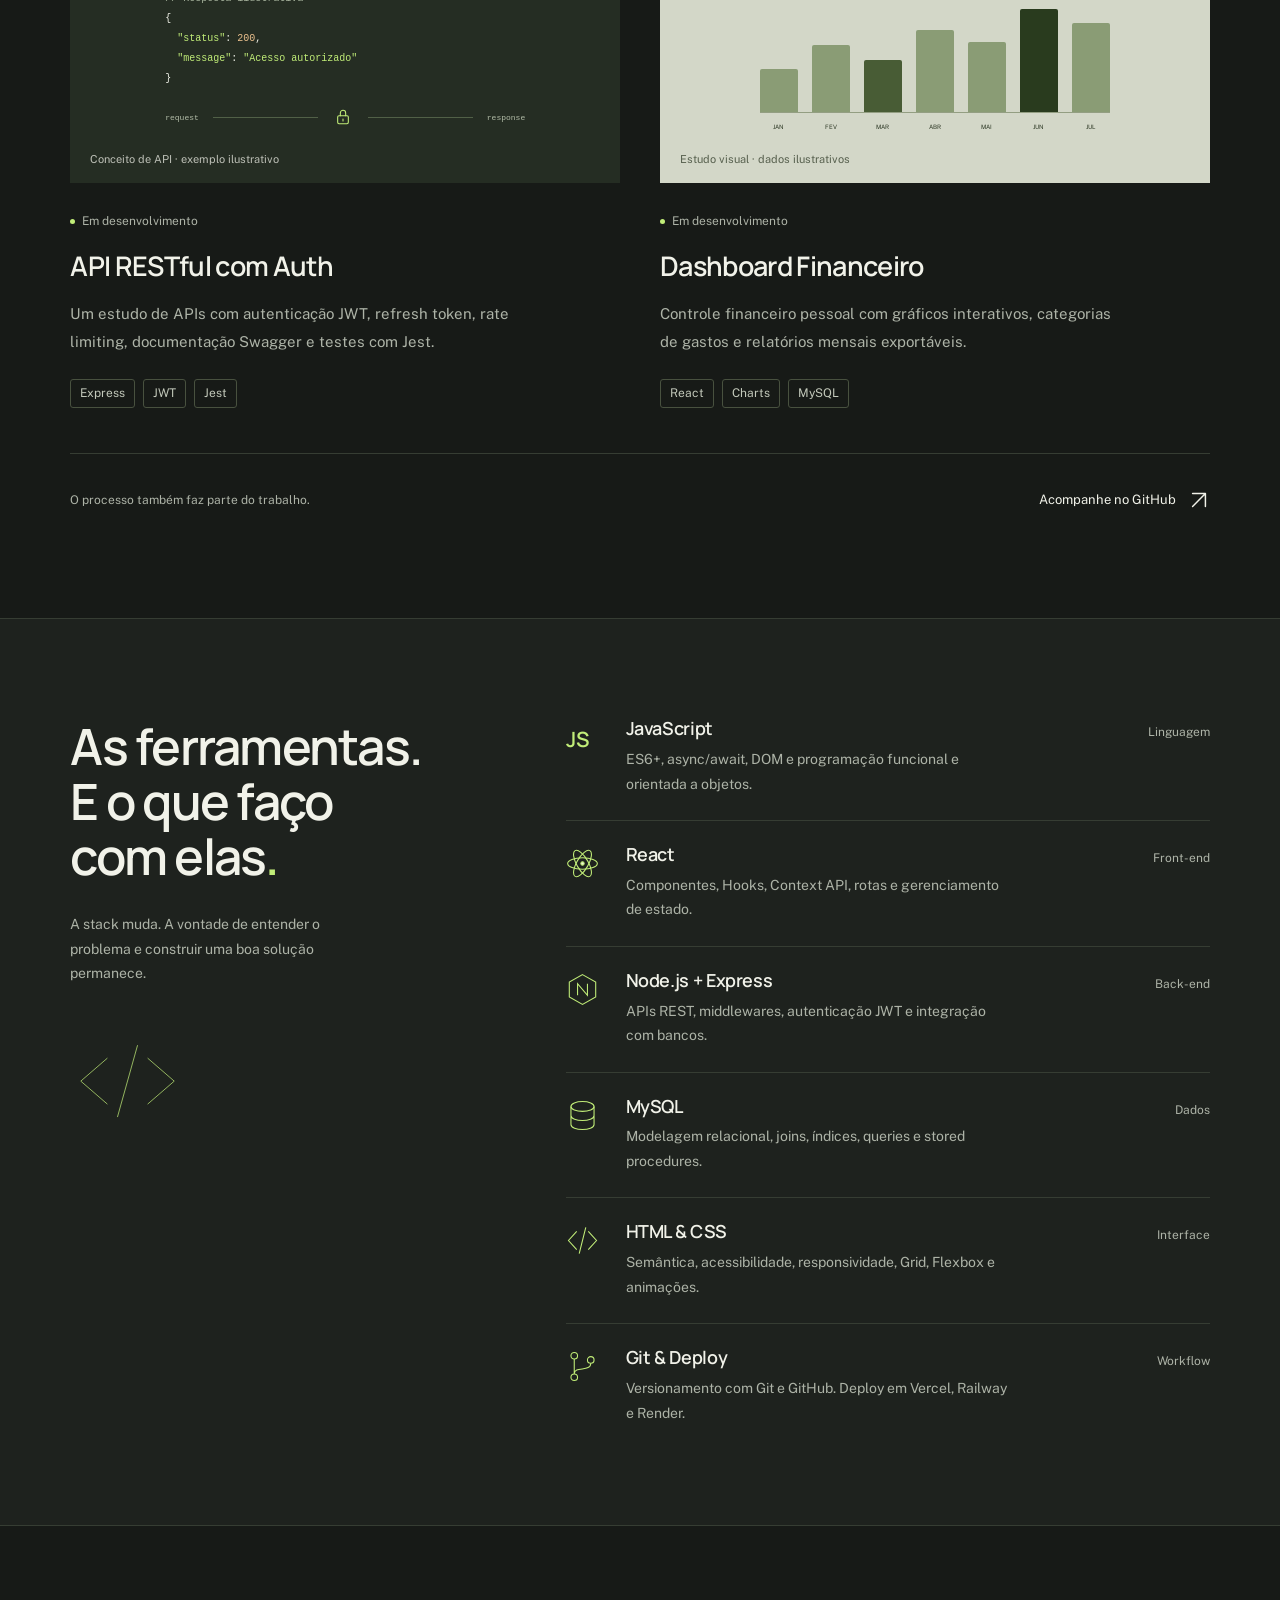
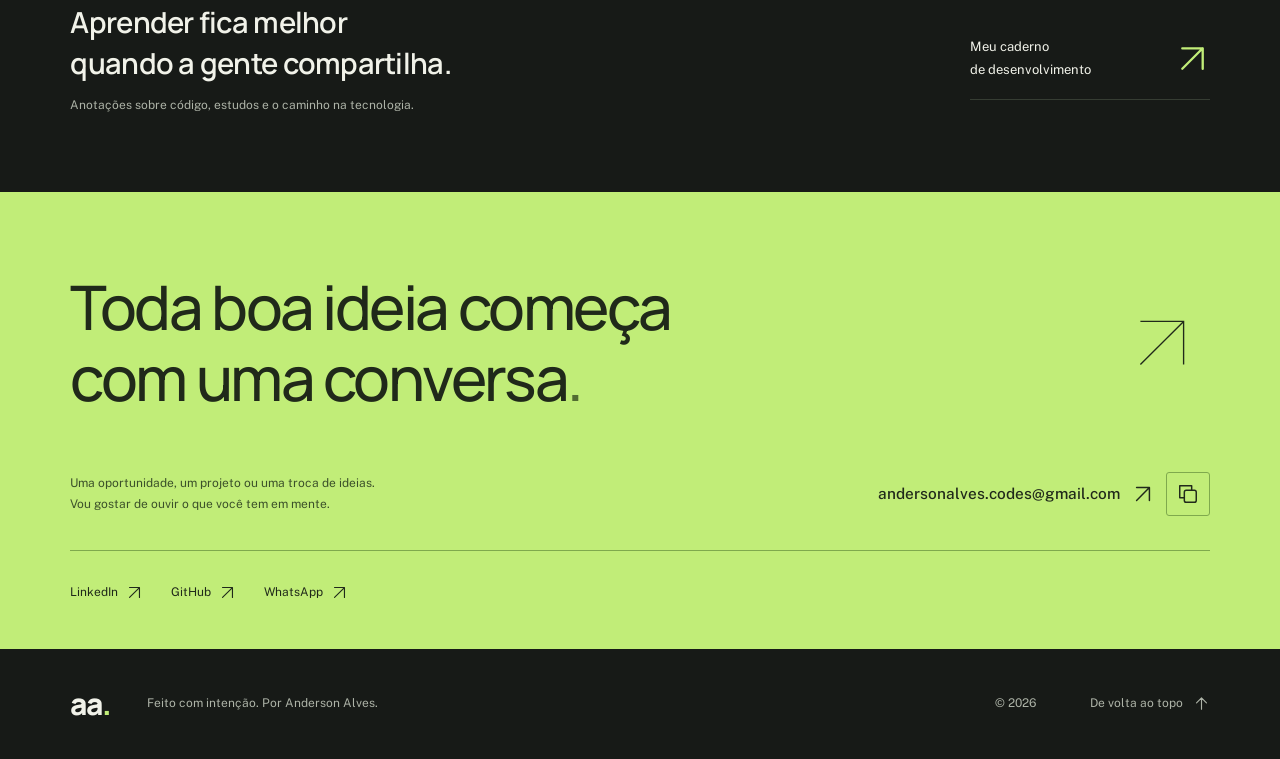
==== commit e961fea9: "nova versão do portfólio" ====
--- a/index.html
+++ b/index.html
@@ -1,261 +1,182 @@
 <!DOCTYPE html>
 <html lang="pt-BR">
 <head>
-  <meta name="description" content="Portfolio de um desenvolvedor de software e blog sobre tecnologia">
-  <meta charset="UTF-8" />
-  <meta name="viewport" content="width=device-width, initial-scale=1.0" />
-  <title>Dev Portfolio | Engenheiro de Software</title>
+  <meta charset="UTF-8">
+  <meta name="viewport" content="width=device-width, initial-scale=1.0">
+  <meta name="description" content="Anderson Alves — desenvolvedor full-stack e estudante de Engenharia de Software. Projetos, ideias e experiências com JavaScript, React, Node.js e MySQL.">
+  <meta name="theme-color" content="#171a17">
+  <meta property="og:title" content="Anderson Alves — Software Developer">
+  <meta property="og:description" content="Código com propósito. Conheça meus projetos, minha stack e minha jornada na Engenharia de Software.">
+  <meta property="og:type" content="website">
+  <meta property="og:locale" content="pt_BR">
+  <title>Anderson Alves — Desenvolvedor de Software</title>
   <link rel="canonical" href="https://anderson-alves-portfolio.vercel.app/">
-  <link href="https://fonts.googleapis.com/css2?family=Space+Grotesk:wght@300;400;500;600;700&family=Syne+Mono&display=swap" rel="stylesheet" />
+  <link rel="icon" href="assets/favicon.svg" type="image/svg+xml">
+  <link rel="preload" href="assets/fonts/Manrope-Variable.ttf" as="font" type="font/ttf" crossorigin>
+  <link rel="preload" href="assets/fonts/PublicSans-Variable.ttf" as="font" type="font/ttf" crossorigin>
   <link rel="stylesheet" href="style.css">
+  <script async src="https://www.googletagmanager.com/gtag/js?id=G-TJ0EEB6J4Q"></script>
+  <script>
+    window.dataLayer = window.dataLayer || [];
+    function gtag(){dataLayer.push(arguments);}
+    gtag('js', new Date());
+    gtag('config', 'G-TJ0EEB6J4Q');
+  </script>
+  <script src="script.js" defer></script>
 </head>
-  <!-- Google tag (gtag.js) -->
-<script async src="https://www.googletagmanager.com/gtag/js?id=G-TJ0EEB6J4Q"></script>
-<script>
-  window.dataLayer = window.dataLayer || [];
-  function gtag(){dataLayer.push(arguments);}
-  gtag('js', new Date());
-
-  gtag('config', 'G-TJ0EEB6J4Q');
-</script>
 <body>
-
-  <!-- Cursor -->
-  <div id="cursor"></div>
-  <div id="cursor-ring"></div>
-
-  <!-- Background effects -->
-  <canvas id="stars"></canvas>
-  <div class="grid-bg"></div>
-  <div class="scanline"></div>
-
-  <!-- NAV -->
-  <nav>
-    <a class="nav-logo" href="#hero">DEV<span>.Anderson</span></a>
-    <ul class="nav-links">
-      <li><a href="#about">Sobre</a></li>
-      <li><a href="#skills">Skills</a></li>
-      <li><a href="#projects">Projetos</a></li>
-      <li><a href="#contact">Contato</a></li>
-      <li><a href="./blog.html">Blog</a></li>
-    </ul>
-    <div class="nav-status">
-      <div class="status-dot"></div>
-      Disponível para oportunidades
+  <a class="skip-link" href="#main">Pular para o conteúdo</a>
+  <header class="site-header">
+    <div class="nav-shell container">
+      <a class="nav-logo" href="#hero" aria-label="Anderson Alves, início">aa<span class="logo-dot">.</span><span class="logo-caption">Anderson Alves</span></a>
+      <nav class="main-nav" id="main-nav" aria-label="Navegação principal">
+        <a href="#about">Sobre</a><a href="#projects">Projetos</a><a href="#skills">Stack</a>
+        <a href="blog.html">Blog <svg class="icon small" aria-hidden="true"><use href="#arrow-up-right"/></svg></a>
+      </nav>
+      <a class="nav-contact" href="#contact">Vamos conversar <svg class="icon" aria-hidden="true"><use href="#arrow-up-right"/></svg></a>
+      <button class="menu-toggle" type="button" aria-label="Abrir menu" aria-expanded="false" aria-controls="main-nav"><span></span><span></span></button>
     </div>
-  </nav>
-
-  <!-- HERO -->
-  <section id="hero">
-    <div class="hero-eyebrow">Engenheiro de Software</div>
-    <h1 class="hero-name glitch" data-text="Anderson Alves">Anderson Alves</h1>
-    <p class="hero-role">
-      Desenvolvedor <span class="highlight" id="typewriter"></span>
-    </p>
-    <p class="hero-desc">
-      Estudante de Engenharia de Software no 6º semestre, apaixonado por construir soluções elegantes com JavaScript, Node.js, React e MySQL. Transformando ideias em código limpo e experiências digitais memoráveis.
-    </p>
-    <div class="hero-cta">
-      <a href="#projects" class="btn-primary">Ver Projetos</a>
-      <a href="#contact" class="btn-secondary">Entre em Contato</a>
-    </div>
-    <div class="hero-scroll">scroll</div>
-  </section>
-
-  <div class="neon-line"></div>
-
-  <!-- ABOUT -->
-  <section id="about">
-    <div class="fade-up">
-      <div class="section-label">01 — Sobre mim</div>
-      <h2 class="section-title">Quem sou eu</h2>
-    </div>
-    <div class="about-grid fade-up">
-      <div class="about-text">
-        <p>Sou um desenvolvedor <strong>full-stack</strong> em formação, cursando Engenharia de Software com foco em construir aplicações web modernas e escaláveis. Tenho sólida base em <strong>JavaScript</strong> tanto no front quanto no back-end.</p>
-        <p>Acredito que bom código é aquele que resolve problemas reais de forma elegante. Estou sempre buscando aprender novas tecnologias e boas práticas de desenvolvimento, como <strong>clean code</strong>, testes e arquitetura de sistemas.</p>
-        <p>Atualmente em busca da minha primeira oportunidade profissional para colocar em prática o que aprendi e crescer junto a uma equipe incrível.</p>
+  </header>
+  <main id="main">
+    <section class="hero container" id="hero" aria-labelledby="hero-title">
+      <div class="hero-copy">
+        <h1 id="hero-title">Anderson<br>Alves<span class="accent">.</span></h1>
+        <p class="hero-role">Desenvolvedor full-stack <span>/</span><br class="role-break"> Engenharia de Software</p>
+        <p class="hero-intro">Código com propósito.<br>Soluções que fazem sentido.</p>
+        <p class="hero-desc">Entre a ideia e a experiência, eu construo o caminho. Desenvolvo aplicações web com JavaScript, React e Node.js, com atenção a cada detalhe.</p>
+        <div class="hero-cta"><a class="btn-primary" href="#projects">Explore meus projetos <svg class="icon" aria-hidden="true"><use href="#arrow-down-right"/></svg></a><a class="text-link" href="https://github.com/andersdev23" target="_blank" rel="noopener noreferrer">GitHub <svg class="icon small" aria-hidden="true"><use href="#arrow-up-right"/></svg></a></div>
+        <p class="availability"><span class="status-dot" aria-hidden="true"></span>Aberto à minha primeira oportunidade em tecnologia</p>
       </div>
-      <div class="about-stats">
-        <div class="stat-card">
-          <div class="stat-num">6°</div>
-          <div class="stat-label">Semestre — Eng. de Software</div>
+      <div class="hero-art">
+        <div class="profile-toolbar"><span>Um pouco de quem está por trás do código.</span><svg class="icon" aria-hidden="true"><use href="#asterisk"/></svg></div>
+        <div class="profile-stage" id="profile-stage">
+          <div class="portrait-panel" id="portrait-panel">
+            <!-- FOTO DE PERFIL: mantenha o arquivo me-profile.jpg junto ao index.html no deploy. -->
+            <img class="profile-image" src="me-profile.jpg" alt="Foto de Anderson Alves" width="2400" height="1792" fetchpriority="high">
+            <div class="portrait-caption"><span>Anderson Alves</span><span>Ideias. Código. Evolução.</span></div>
+          </div>
+          <div class="code-panel" id="code-panel" hidden>
+            <div class="code-file"><span class="code-file-dot"></span>anderson.js</div>
+            <pre aria-label="Perfil de Anderson em JavaScript"><code><span class="code-muted">// Aprender. Construir. Repetir.</span>
+<span class="code-key">const</span> anderson = {
+  nome: <span class="code-string">'Anderson Alves'</span>,
+  área: <span class="code-string">'Full-stack'</span>,
+  formação: {
+    curso: <span class="code-string">'Eng. de Software'</span>,
+    semestre: <span class="code-number">8</span>
+  },
+  stack: [
+    <span class="code-string">'JavaScript'</span>, <span class="code-string">'React'</span>,
+    <span class="code-string">'Node.js'</span>, <span class="code-string">'MySQL'</span>
+  ],
+  próximoPasso: <span class="code-string">'Vamos conversar?'</span>
+};</code></pre>
+            <span class="code-note">Uma outra forma de me apresentar.</span>
+          </div>
+          <div class="profile-corner" aria-hidden="true"><svg class="icon"><use href="#asterisk"/></svg></div>
         </div>
-        <div class="stat-card">
-          <div class="stat-num">5+</div>
-          <div class="stat-label">Tecnologias dominadas</div>
-        </div>
-        <div class="stat-card">
-          <div class="stat-num">100%</div>
-          <div class="stat-label">Comprometimento</div>
-        </div>
-        <div class="stat-card">
-          <div class="stat-num">∞</div>
-          <div class="stat-label">Vontade de aprender</div>
+        <div class="profile-bottom"><span class="profile-label">Pessoa primeiro. Dev também.</span><button class="view-toggle" type="button" aria-pressed="false" aria-controls="portrait-panel code-panel"><svg class="icon small" aria-hidden="true"><use href="#code"/></svg><span>Ver em código</span></button></div>
+      </div>
+      <div class="hero-baseline"><span>Da interface ao banco de dados.</span><a href="#about">Conheça minha jornada <svg class="icon small" aria-hidden="true"><use href="#arrow-down"/></svg></a><span class="baseline-year">Portfólio / 2026</span></div>
+    </section>
+    <section class="about-section" id="about" aria-labelledby="about-title">
+      <div class="container about-grid">
+        <div class="about-heading" data-reveal><h2 id="about-title">Curiosidade como<br>ponto de partida<span class="accent">.</span></h2><div class="about-mark" aria-hidden="true"><svg viewBox="0 0 160 160"><path d="M80 10v140M10 80h140M30.5 30.5l99 99m0-99-99 99"/></svg></div></div>
+        <div class="about-content" data-reveal>
+          <p class="large-copy">Gosto de entender como as coisas funcionam. E mais ainda de descobrir como fazê-las funcionar melhor.</p>
+          <p>Sou Anderson, desenvolvedor full-stack em formação e estudante do <strong>8º semestre de Engenharia de Software</strong>. Meu foco está em construir aplicações web que conectam uma interface bem pensada a uma estrutura sólida por trás.</p>
+          <p>Trabalho com JavaScript no front e no back-end, e estudo boas práticas de <strong>clean code, testes e arquitetura de sistemas</strong>. Cada projeto é uma oportunidade de sair da teoria, resolver problemas reais e aprender algo novo.</p>
+          <p>Busco minha primeira oportunidade profissional para contribuir com uma equipe, trocar experiências e crescer como engenheiro.</p>
+          <div class="about-facts"><div><span>Formação</span><strong>Engenharia de Software</strong></div><div><span>Momento</span><strong>Aprendendo e construindo</strong></div></div>
         </div>
       </div>
-    </div>
-  </section>
-
-  <div class="neon-line"></div>
-
-  <!-- SKILLS -->
-  <section id="skills">
-    <div class="fade-up">
-      <div class="section-label">02 — Habilidades</div>
-      <h2 class="section-title">Stack técnica</h2>
-    </div>
-    <div class="skills-grid fade-up">
-      <div class="skill-card">
-        <span class="skill-icon">⚡</span>
-        <div class="skill-name">JavaScript</div>
-        <div class="skill-desc">ES6+, manipulação do DOM, async/await, programação funcional e orientada a objetos.</div>
-        <div class="skill-bar-wrap"><div class="skill-bar" data-width="85"></div></div>
+    </section>
+    <section class="projects-section container" id="projects" aria-labelledby="projects-title">
+      <div class="section-heading" data-reveal><h2 id="projects-title">Ideias saindo<br>do papel<span class="accent">.</span></h2><p>Projetos e estudos de desenvolvimento.<br>Um problema de cada vez, do início ao deploy.</p></div>
+      <div class="project-pair project-highlights">
+        <article class="project-secondary" id="logspace-wms" data-reveal>
+          <div class="project-visual wms-visual">
+            <div class="warehouse-preview" aria-hidden="true">
+              <div class="warehouse-heading"><span>logspace<span class="warehouse-dot">.</span></span><span>WMS</span></div>
+              <div class="warehouse-plan">
+                <div class="warehouse-aisle"><span>A</span><div><i></i><i></i><i></i><i></i><i></i><i></i></div></div>
+                <div class="warehouse-aisle"><span>B</span><div><i></i><i></i><i></i><i></i><i></i><i></i></div></div>
+                <div class="warehouse-aisle"><span>C</span><div><i></i><i></i><i></i><i></i><i></i><i></i></div></div>
+              </div>
+              <div class="warehouse-baseline"><span>Uma visão da operação.</span><svg class="icon"><use href="#arrow-up-right"/></svg></div>
+            </div>
+            <span class="preview-caption">Representação conceitual do projeto</span>
+          </div>
+          <div class="project-info">
+            <span class="project-category">Software para logística</span>
+            <h3>Logspace WMS</h3>
+            <p>Projeto de software voltado à gestão de armazéns e à organização de operações logísticas.</p>
+            <ul class="tech-tags" aria-label="Áreas do projeto Logspace WMS"><li>WMS</li><li>Gestão de armazéns</li><li>Logística</li></ul>
+            <!-- LOGSPACE WMS: adicionar o link do projeto ou repositório aqui quando estiver disponível. -->
+          </div>
+        </article>
+        <article class="project-secondary" id="asebyte-digital-signage" data-reveal>
+          <div class="project-visual signage-visual">
+            <div class="signage-preview" aria-hidden="true">
+              <div class="signage-screen">
+                <div class="signage-brand">asebyte<span>.</span></div>
+                <div class="signage-message">Sua mensagem.<br>No lugar certo.</div>
+                <div class="signage-screen-footer"><span>DIGITAL SIGNAGE</span><svg class="icon"><use href="#arrow-up-right"/></svg></div>
+              </div>
+              <div class="signage-stand"></div>
+              <div class="signage-base"></div>
+            </div>
+            <span class="preview-caption">Representação conceitual do projeto</span>
+          </div>
+          <div class="project-info">
+            <span class="project-category">Software para comunicação visual</span>
+            <h3>Asebyte Digital Signage</h3>
+            <p>Projeto de sinalização digital voltado à comunicação visual por meio de telas e painéis digitais.</p>
+            <ul class="tech-tags" aria-label="Áreas do projeto Asebyte Digital Signage"><li>Digital Signage</li><li>Comunicação visual</li></ul>
+            <!-- ASEBYTE DIGITAL SIGNAGE: adicionar o link do projeto ou repositório aqui quando estiver disponível. -->
+          </div>
+        </article>
       </div>
-      <div class="skill-card">
-        <span class="skill-icon">⚛️</span>
-        <div class="skill-name">React</div>
-        <div class="skill-desc">Hooks, Context API, componentização, React Router e gerenciamento de estado.</div>
-        <div class="skill-bar-wrap"><div class="skill-bar" data-width="78"></div></div>
+      <article class="project-feature" data-reveal>
+        <div class="project-visual scheduling-visual">
+          <div class="preview-topline"><span>agenda<span class="accent">.</span></span><span>CONCEITO DE INTERFACE</span></div>
+          <div class="agenda-preview" aria-hidden="true"><div class="agenda-sidebar"><svg class="icon"><use href="#calendar"/></svg><span class="sidebar-line active"></span><span class="sidebar-line"></span><span class="sidebar-line"></span><span class="sidebar-line"></span></div><div class="agenda-main"><div class="agenda-title">Sua semana, organizada.<span>Visão semanal</span></div><div class="calendar-days"><span>SEG<b>12</b></span><span>TER<b>13</b></span><span class="selected">QUA<b>14</b></span><span>QUI<b>15</b></span><span>SEX<b>16</b></span></div><div class="calendar-slots"><div class="slot slot-one">09:00<span>Planejamento</span></div><div class="slot slot-two">10:30<span>Reunião de projeto</span></div><div class="slot slot-three">14:00<span>Alinhamento</span></div></div></div></div>
+          <span class="preview-caption">Estudo visual · dados ilustrativos</span>
+        </div>
+        <div class="project-info"><span class="project-state"><span aria-hidden="true"></span>Em desenvolvimento</span><h3>Sistema de<br>Agendamento</h3><p>Uma plataforma para simplificar agendamentos online. Cadastro de clientes, gestão de horários e painel administrativo em um só lugar.</p><ul class="tech-tags" aria-label="Tecnologias do projeto"><li>React</li><li>Node.js</li><li>MySQL</li></ul><div class="project-footnote"><svg class="icon small" aria-hidden="true"><use href="#git-branch"/></svg>Construindo a conexão entre front e back.</div></div>
+      </article>
+      <div class="project-pair">
+        <article class="project-secondary" data-reveal><div class="project-visual api-visual"><div class="api-demo" aria-label="Exemplo ilustrativo de uma requisição autenticada"><div class="api-demo-title"><span class="method">POST</span><code>/auth/login</code><svg class="icon small" aria-hidden="true"><use href="#lock"/></svg></div><pre><code><span class="code-muted">// Resposta ilustrativa</span>
+{
+  <span class="code-string">"status"</span>: <span class="code-number">200</span>,
+  <span class="code-string">"message"</span>: <span class="code-string">"Acesso autorizado"</span>
+}</code></pre><div class="api-flow" aria-hidden="true"><span>request</span><i></i><svg class="icon"><use href="#lock"/></svg><i></i><span>response</span></div></div><span class="preview-caption">Conceito de API · exemplo ilustrativo</span></div><div class="project-info"><span class="project-state"><span aria-hidden="true"></span>Em desenvolvimento</span><h3>API RESTful com Auth</h3><p>Um estudo de APIs com autenticação JWT, refresh token, rate limiting, documentação Swagger e testes com Jest.</p><ul class="tech-tags" aria-label="Tecnologias do projeto"><li>Express</li><li>JWT</li><li>Jest</li></ul></div></article>
+        <article class="project-secondary" data-reveal><div class="project-visual finance-visual"><div class="finance-demo" aria-hidden="true"><div class="finance-demo-header"><span>Seu dinheiro.<br>Uma visão mais clara.</span><svg class="icon"><use href="#arrow-up-right"/></svg></div><div class="finance-chart"><span style="--bar:38%"></span><span style="--bar:59%"></span><span style="--bar:46%"></span><span style="--bar:72%"></span><span style="--bar:62%"></span><span style="--bar:91%"></span><span style="--bar:78%"></span></div><div class="chart-months"><span>JAN</span><span>FEV</span><span>MAR</span><span>ABR</span><span>MAI</span><span>JUN</span><span>JUL</span></div></div><span class="preview-caption">Estudo visual · dados ilustrativos</span></div><div class="project-info"><span class="project-state"><span aria-hidden="true"></span>Em desenvolvimento</span><h3>Dashboard Financeiro</h3><p>Controle financeiro pessoal com gráficos interativos, categorias de gastos e relatórios mensais exportáveis.</p><ul class="tech-tags" aria-label="Tecnologias do projeto"><li>React</li><li>Charts</li><li>MySQL</li></ul></div></article>
       </div>
-      <div class="skill-card">
-        <span class="skill-icon">🟢</span>
-        <div class="skill-name">Node.js + Express</div>
-        <div class="skill-desc">APIs RESTful, middlewares, autenticação JWT, upload de arquivos e integração com bancos.</div>
-        <div class="skill-bar-wrap"><div class="skill-bar" data-width="80"></div></div>
+      <div class="projects-outro"><p>O processo também faz parte do trabalho.</p><a class="text-link" href="https://github.com/andersdev23" target="_blank" rel="noopener noreferrer">Acompanhe no GitHub <svg class="icon" aria-hidden="true"><use href="#arrow-up-right"/></svg></a></div>
+    </section>
+    <section class="skills-section" id="skills" aria-labelledby="skills-title"><div class="container skills-layout">
+      <div class="skills-heading" data-reveal><h2 id="skills-title">As ferramentas.<br>E o que faço<br>com elas<span class="accent">.</span></h2><p>A stack muda. A vontade de entender o problema e construir uma boa solução permanece.</p><svg class="stack-symbol" viewBox="0 0 160 120" fill="none" aria-hidden="true"><path d="m52 28-37 32 37 32m56-64 37 32-37 32M94 10l-28 100"/></svg></div>
+      <div class="skill-list">
+        <div class="skill-row" data-reveal><span class="skill-monogram">JS</span><div><h3>JavaScript</h3><p>ES6+, async/await, DOM e programação funcional e orientada a objetos.</p></div><span class="skill-domain">Linguagem</span></div>
+        <div class="skill-row" data-reveal><svg class="skill-svg" viewBox="0 0 40 40" fill="none" aria-hidden="true"><ellipse cx="20" cy="20" rx="18" ry="7"/><ellipse cx="20" cy="20" rx="18" ry="7" transform="rotate(60 20 20)"/><ellipse cx="20" cy="20" rx="18" ry="7" transform="rotate(120 20 20)"/><circle cx="20" cy="20" r="2" fill="currentColor"/></svg><div><h3>React</h3><p>Componentes, Hooks, Context API, rotas e gerenciamento de estado.</p></div><span class="skill-domain">Front-end</span></div>
+        <div class="skill-row" data-reveal><svg class="skill-svg" viewBox="0 0 40 40" fill="none" aria-hidden="true"><path d="m20 2 16 9v18l-16 9-16-9V11Z"/><path d="M14 27V13l12 14V13"/></svg><div><h3>Node.js + Express</h3><p>APIs REST, middlewares, autenticação JWT e integração com bancos.</p></div><span class="skill-domain">Back-end</span></div>
+        <div class="skill-row" data-reveal><svg class="skill-svg" viewBox="0 0 40 40" fill="none" aria-hidden="true"><ellipse cx="20" cy="9" rx="14" ry="6"/><path d="M6 9v22c0 8 28 8 28 0V9M6 20c0 8 28 8 28 0"/></svg><div><h3>MySQL</h3><p>Modelagem relacional, joins, índices, queries e stored procedures.</p></div><span class="skill-domain">Dados</span></div>
+        <div class="skill-row" data-reveal><svg class="skill-svg" viewBox="0 0 40 40" fill="none" aria-hidden="true"><path d="m13 9-10 11 10 11m14-22 10 11-10 11M24 4l-8 32"/></svg><div><h3>HTML & CSS</h3><p>Semântica, acessibilidade, responsividade, Grid, Flexbox e animações.</p></div><span class="skill-domain">Interface</span></div>
+        <div class="skill-row" data-reveal><svg class="skill-svg" viewBox="0 0 40 40" fill="none" aria-hidden="true"><circle cx="10" cy="7" r="4"/><circle cx="30" cy="12" r="4"/><circle cx="10" cy="33" r="4"/><path d="M10 11v18m20-13c0 11-20 3-20 13"/></svg><div><h3>Git & Deploy</h3><p>Versionamento com Git e GitHub. Deploy em Vercel, Railway e Render.</p></div><span class="skill-domain">Workflow</span></div>
       </div>
-      <div class="skill-card">
-        <span class="skill-icon">🗄️</span>
-        <div class="skill-name">MySQL</div>
-        <div class="skill-desc">Modelagem relacional, queries complexas, joins, índices e stored procedures.</div>
-        <div class="skill-bar-wrap"><div class="skill-bar" data-width="75"></div></div>
-      </div>
-      <div class="skill-card">
-        <span class="skill-icon">🎨</span>
-        <div class="skill-name">HTML & CSS</div>
-        <div class="skill-desc">Semântica, responsividade, Flexbox, Grid, animações e UI moderna.</div>
-        <div class="skill-bar-wrap"><div class="skill-bar" data-width="90"></div></div>
-      </div>
-      <div class="skill-card">
-        <span class="skill-icon">🔧</span>
-        <div class="skill-name">Git & DevOps</div>
-        <div class="skill-desc">Controle de versão com Git/GitHub, deploy em Railway, Vercel e Render.</div>
-        <div class="skill-bar-wrap"><div class="skill-bar" data-width="70"></div></div>
-      </div>
-    </div>
-  </section>
-
-  <div class="neon-line"></div>
-
-  <!-- PROJECTS -->
-  <section id="projects">
-    <div class="fade-up">
-      <div class="section-label">03 — Portfólio</div>
-      <h2 class="section-title">Projetos em desenvolvimento</h2>
-    </div>
-    <div class="projects-grid fade-up">
-
-      <div class="project-card">
-        <div class="project-img">
-          <div class="project-placeholder">{}</div>
-          <div class="project-overlay"></div>
-        </div>
-        <div class="badge-soon">Em breve</div>
-        <div class="project-body">
-          <div class="project-tags">
-            <span class="tag accent">React</span>
-            <span class="tag">Node.js</span>
-            <span class="tag">MySQL</span>
-          </div>
-          <div class="project-title">Sistema de Agendamento</div>
-          <div class="project-desc">Plataforma completa para agendamentos online com painel admin, cadastro de clientes e gestão de horários em tempo real.</div>
-          <div class="project-links">
-            <a href="#" class="project-link muted">Em construção →</a>
-          </div>
-        </div>
-      </div>
-
-      <div class="project-card">
-        <div class="project-img">
-          <div class="project-placeholder">&lt;/&gt;</div>
-          <div class="project-overlay"></div>
-        </div>
-        <div class="badge-soon">Em breve</div>
-        <div class="project-body">
-          <div class="project-tags">
-            <span class="tag accent">React</span>
-            <span class="tag">Express</span>
-            <span class="tag">JWT</span>
-          </div>
-          <div class="project-title">API RESTful com Auth</div>
-          <div class="project-desc">API robusta com autenticação JWT, refresh token, rate limiting, documentação Swagger e testes automatizados com Jest.</div>
-          <div class="project-links">
-            <a href="#" class="project-link muted">Em construção →</a>
-          </div>
-        </div>
-      </div>
-
-      <div class="project-card">
-        <div class="project-img">
-          <div class="project-placeholder">◈</div>
-          <div class="project-overlay"></div>
-        </div>
-        <div class="badge-soon">Em breve</div>
-        <div class="project-body">
-          <div class="project-tags">
-            <span class="tag accent">React</span>
-            <span class="tag">Charts</span>
-            <span class="tag">MySQL</span>
-          </div>
-          <div class="project-title">Dashboard Financeiro</div>
-          <div class="project-desc">Painel de controle financeiro pessoal com gráficos interativos, categorias de gastos e relatórios mensais exportáveis.</div>
-          <div class="project-links">
-            <a href="#" class="project-link muted">Em construção →</a>
-          </div>
-        </div>
-      </div>
-
-    </div>
-
-    <div style="text-align:center; margin-top: 3rem; position: relative;" class="fade-up">
-      <p style="color: var(--text2); font-size: 0.9rem; margin-bottom: 1.5rem;">
-        Projetos sendo construídos ativamente. Acompanhe no GitHub.
-      </p>
-      <a href="https://github.com/andersdev23" target="_blank" class="btn-primary">Ver GitHub →</a>
-    </div>
-  </section>
-
-  <div class="neon-line"></div>
-
-  <!-- CONTACT -->
-  <section id="contact">
-    <div class="fade-up">
-      <div class="section-label" style="justify-content:center;">04 — Contato</div>
-      <h2 class="section-title">Vamos conversar?</h2>
-      <p class="contact-sub">
-        Estou aberto a oportunidades, freelas e projetos profissionais. Se você tem um projeto interessante ou uma vaga na área, adoraria trocar uma ideia.
-      </p>
-    </div>
-    <div class="contact-links fade-up">
-      <a href="mailto:andersonalves.codes@gmail.com?subject=Contato%20via%20Portfólio&body=Olá%20Anderson,%20vi%20seu%20portfólio%20e%20gostaria%20de%20conversar." class="contact-item">
-        <span>✉</span>andersonalves.codes@gmail.com 
-      </a>
-      <a href="https://www.linkedin.com/in/anderson-a-983170114" target="_blank" class="contact-item">
-        <span>in</span> LinkedIn
-      </a>
-      <a href="https://github.com/andersdev23" target="_blank" class="contact-item">
-        <span>⌥</span> GitHub
-      </a>
-    </div>
-    <div class="fade-up">
-      <a href="https://wa.me/5541988114903?text=Ol%C3%A1%2C%20Anderson%21%20Vi%20o%20seu%20portf%C3%B3lio%20e%20gostei%20do%20seu%20trabalho.%20Gostaria%20de%20solicitar%20um%20or%C3%A7amento%20ou%20conversar%20sobre%20uma%20poss%C3%ADvel%20parceria." target="_blank" class="btn-primary">Enviar mensagem</a>
-    </div>
-  </section>
-
-  <footer>
-    <p>Desenvolvido com <span>♥</span> por <span>Anderson Alves</span> — Engenharia de Software <span>2026</span>.</p>
-  </footer>
-
-  <script src="./script.js"></script>
+    </div></section>
+    <section class="journal-section container" aria-labelledby="journal-title" data-reveal><div><h2 id="journal-title">Aprender fica melhor<br>quando a gente compartilha.</h2><p>Anotações sobre código, estudos e o caminho na tecnologia.</p></div><a href="blog.html" class="journal-link"><span>Meu caderno<br>de desenvolvimento</span><svg class="icon" aria-hidden="true"><use href="#arrow-up-right"/></svg></a></section>
+    <section class="contact-section" id="contact" aria-labelledby="contact-title"><div class="container">
+      <div class="contact-heading" data-reveal><h2 id="contact-title">Toda boa ideia começa<br>com uma conversa<span>.</span></h2><a class="contact-arrow" href="mailto:andersonalves.codes@gmail.com" aria-label="Enviar um e-mail para Anderson"><svg viewBox="0 0 80 80" fill="none" aria-hidden="true"><path d="M16 64 64 16M16 16h48v48"/></svg></a></div>
+      <div class="contact-bottom"><p>Uma oportunidade, um projeto ou uma troca de ideias.<br>Vou gostar de ouvir o que você tem em mente.</p><a href="mailto:andersonalves.codes@gmail.com" class="email-link">andersonalves.codes@gmail.com <svg class="icon" aria-hidden="true"><use href="#arrow-up-right"/></svg></a><button class="copy-email" type="button" aria-label="Copiar endereço de e-mail"><svg class="icon" aria-hidden="true"><use href="#copy"/></svg></button></div>
+      <div class="contact-socials"><a href="https://www.linkedin.com/in/anderson-a-983170114" target="_blank" rel="noopener noreferrer">LinkedIn <svg class="icon small" aria-hidden="true"><use href="#arrow-up-right"/></svg></a><a href="https://github.com/andersdev23" target="_blank" rel="noopener noreferrer">GitHub <svg class="icon small" aria-hidden="true"><use href="#arrow-up-right"/></svg></a><a href="https://wa.me/5541988114903?text=Ol%C3%A1%2C%20Anderson!%20Vi%20seu%20portf%C3%B3lio%20e%20gostaria%20de%20conversar." target="_blank" rel="noopener noreferrer">WhatsApp <svg class="icon small" aria-hidden="true"><use href="#arrow-up-right"/></svg></a></div>
+    </div></section>
+  </main>
+  <footer class="site-footer container"><a class="nav-logo" href="#hero" aria-label="Voltar ao início">aa<span class="logo-dot">.</span></a><p>Feito com intenção. Por Anderson Alves.</p><span>© <span data-year>2026</span></span><a href="#hero" class="back-to-top">De volta ao topo <svg class="icon small" aria-hidden="true"><use href="#arrow-up"/></svg></a></footer>
+  <div class="toast" role="status" aria-live="polite"></div>
+  <svg class="svg-library" xmlns="http://www.w3.org/2000/svg" aria-hidden="true"><defs>
+    <symbol id="arrow-up-right" viewBox="0 0 24 24"><path d="M5 19 19 5M5 5h14v14"/></symbol><symbol id="arrow-down-right" viewBox="0 0 24 24"><path d="m5 5 14 14M5 19h14V5"/></symbol><symbol id="arrow-down" viewBox="0 0 24 24"><path d="M12 4v16m-7-7 7 7 7-7"/></symbol><symbol id="arrow-up" viewBox="0 0 24 24"><path d="M12 20V4m-7 7 7-7 7 7"/></symbol><symbol id="asterisk" viewBox="0 0 24 24"><path d="M12 2v20M2 12h20M5 5l14 14M5 19 19 5"/></symbol><symbol id="code" viewBox="0 0 24 24"><path d="m7 6-6 6 6 6m10-12 6 6-6 6M14 3l-4 18"/></symbol><symbol id="calendar" viewBox="0 0 24 24"><rect x="3" y="5" width="18" height="17" rx="2"/><path d="M7 2v6m10-6v6M3 11h18m-13 4h2m4 0h2m-8 4h2"/></symbol><symbol id="lock" viewBox="0 0 24 24"><rect x="4" y="10" width="16" height="12" rx="2"/><path d="M8 10V6a4 4 0 0 1 8 0v4m-4 5v3"/></symbol><symbol id="git-branch" viewBox="0 0 24 24"><circle cx="6" cy="4" r="3"/><circle cx="6" cy="20" r="3"/><circle cx="18" cy="6" r="3"/><path d="M6 7v10m12-8c0 7-12 3-12 8"/></symbol><symbol id="copy" viewBox="0 0 24 24"><rect x="8" y="8" width="13" height="13" rx="2"/><path d="M16 8V3H3v13h5"/></symbol>
+  </defs></svg>
 </body>
 </html>
--- a/style.css
+++ b/style.css
@@ -1,868 +1,354 @@
-  :root {
-      --bg: #050810;
-      --bg2: #0a0f1e;
-      --bg3: #0d1426;
-      --accent: #00f5d4;
-      --accent2: #7b5ea7;
-      --accent3: #ff6b6b;
-      --text: #e8eaf0;
-      --text2: #8892a4;
-      --border: rgba(0, 245, 212, 0.15);
-      --glow: 0 0 20px rgba(0, 245, 212, 0.3);
-      --glow2: 0 0 20px rgba(123, 94, 167, 0.4);
-  }
-
-  *,
-  *::before,
-  *::after {
-      margin: 0;
-      padding: 0;
-      box-sizing: border-box;
-  }
-
-  html {
-      scroll-behavior: smooth;
-  }
-
-  body {
-      font-family: 'Space Grotesk', sans-serif;
-      background: var(--bg);
-      color: var(--text);
-      overflow-x: hidden;
-      cursor: none;
-  }
-
-  /* ── CUSTOM CURSOR ── */
-  #cursor {
-      width: 12px;
-      height: 12px;
-      background: var(--accent);
-      border-radius: 50%;
-      position: fixed;
-      top: 0;
-      left: 0;
-      pointer-events: none;
-      z-index: 9999;
-      transform: translate(-50%, -50%);
-      transition: transform 0.1s, width 0.2s, height 0.2s, background 0.2s;
-      mix-blend-mode: difference;
-  }
-
-  #cursor-ring {
-      width: 36px;
-      height: 36px;
-      border: 1px solid rgba(0, 245, 212, 0.5);
-      border-radius: 50%;
-      position: fixed;
-      top: 0;
-      left: 0;
-      pointer-events: none;
-      z-index: 9998;
-      transform: translate(-50%, -50%);
-      transition: transform 0.15s ease, width 0.2s, height 0.2s;
-  }
-
-  body:has(a:hover) #cursor,
-  body:has(button:hover) #cursor {
-      width: 20px;
-      height: 20px;
-  }
-
-  body:has(a:hover) #cursor-ring,
-  body:has(button:hover) #cursor-ring {
-      width: 50px;
-      height: 50px;
-      border-color: var(--accent);
-  }
-
-  /* ── CANVAS STARS ── */
-  #stars {
-      position: fixed;
-      inset: 0;
-      z-index: 0;
-      pointer-events: none;
-  }
-
-  /* ── GRID OVERLAY ── */
-  .grid-bg {
-      position: fixed;
-      inset: 0;
-      z-index: 0;
-      pointer-events: none;
-      background-image:
-          linear-gradient(rgba(0, 245, 212, 0.03) 1px, transparent 1px),
-          linear-gradient(90deg, rgba(0, 245, 212, 0.03) 1px, transparent 1px);
-      background-size: 60px 60px;
-  }
-
-  /* ── NAV ── */
-  nav {
-      position: fixed;
-      top: 0;
-      left: 0;
-      right: 0;
-      z-index: 100;
-      padding: 1.2rem 3rem;
-      display: flex;
-      align-items: center;
-      justify-content: space-between;
-      background: rgba(5, 8, 16, 0.7);
-      backdrop-filter: blur(16px);
-      border-bottom: 1px solid var(--border);
-      transition: all 0.3s;
-  }
-
-  .nav-logo {
-      font-family: 'Syne Mono', monospace;
-      font-size: 1.1rem;
-      color: var(--accent);
-      text-decoration: none;
-      letter-spacing: 2px;
-  }
-
-  .nav-logo span {
-      color: var(--text2);
-  }
-
-  .nav-links {
-      display: flex;
-      gap: 2.5rem;
-      list-style: none;
-  }
-
-  .nav-links a {
-      color: var(--text2);
-      text-decoration: none;
-      font-size: 0.85rem;
-      letter-spacing: 1.5px;
-      text-transform: uppercase;
-      position: relative;
-      transition: color 0.3s;
-  }
-
-  .nav-links a::after {
-      content: '';
-      position: absolute;
-      bottom: -4px;
-      left: 0;
-      right: 0;
-      height: 1px;
-      background: var(--accent);
-      transform: scaleX(0);
-      transition: transform 0.3s;
-  }
-
-  .nav-links a:hover {
-      color: var(--accent);
-  }
-
-  .nav-links a:hover::after {
-      transform: scaleX(1);
-  }
-
-  .nav-status {
-      display: flex;
-      align-items: center;
-      gap: 8px;
-      font-size: 0.75rem;
-      color: var(--text2);
-  }
-
-  .status-dot {
-      width: 8px;
-      height: 8px;
-      border-radius: 50%;
-      background: #00ff88;
-      box-shadow: 0 0 8px #00ff88;
-      animation: pulse-dot 2s infinite;
-  }
-
-  @keyframes pulse-dot {
-
-      0%,
-      100% {
-          opacity: 1;
-      }
-
-      50% {
-          opacity: 0.4;
-      }
-  }
-
-  /* ── SECTIONS ── */
-  section {
-      position: relative;
-      z-index: 1;
-  }
-
-  /* ── HERO ── */
-  #hero {
-      min-height: 100vh;
-      display: flex;
-      flex-direction: column;
-      justify-content: center;
-      align-items: flex-start;
-      padding: 8rem 3rem 4rem;
-      max-width: 900px;
-      margin: 0 auto;
-  }
-
-  .hero-eyebrow {
-      font-family: 'Syne Mono', monospace;
-      font-size: 0.8rem;
-      letter-spacing: 3px;
-      color: var(--accent);
-      margin-bottom: 1.5rem;
-      display: flex;
-      align-items: center;
-      gap: 1rem;
-  }
-
-  .hero-eyebrow::before {
-      content: '';
-      display: block;
-      width: 40px;
-      height: 1px;
-      background: var(--accent);
-  }
-
-  .hero-name {
-      font-size: clamp(3rem, 8vw, 6rem);
-      font-weight: 700;
-      line-height: 1.05;
-      letter-spacing: -2px;
-      background: linear-gradient(135deg, #fff 0%, var(--accent) 60%, var(--accent2) 100%);
-      -webkit-background-clip: text;
-      -webkit-text-fill-color: transparent;
-      background-clip: text;
-      margin-bottom: 0.5rem;
-  }
-
-  .hero-role {
-      font-size: clamp(1.2rem, 3vw, 1.8rem);
-      color: var(--text2);
-      font-weight: 300;
-      margin-bottom: 2rem;
-  }
-
-  .hero-role .highlight {
-      color: var(--accent);
-      font-weight: 500;
-  }
-
-  .hero-desc {
-      max-width: 560px;
-      line-height: 1.8;
-      color: var(--text2);
-      font-size: 1rem;
-      margin-bottom: 3rem;
-  }
-
-  .hero-cta {
-      display: flex;
-      gap: 1rem;
-      flex-wrap: wrap;
-  }
-
-  .btn-primary {
-      display: inline-flex;
-      align-items: center;
-      justify-content: center;
-      padding: 0.9rem 2rem;
-      background: transparent;
-      border: 1px solid var(--accent);
-      color: var(--accent);
-      font-family: 'Space Grotesk', sans-serif;
-      font-size: 0.85rem;
-      letter-spacing: 2px;
-      text-transform: uppercase;
-      text-decoration: none;
-      cursor: none;
-      position: relative;
-      overflow: hidden;
-      isolation: isolate;
-      transition: color 0.3s;
-  }
-
-  .btn-primary::before {
-      content: '';
-      position: absolute;
-      inset: 0;
-      background: var(--accent);
-      transform: translateX(-100%);
-      transition: transform 0.3s;
-      z-index: -1;
-  }
-
-  .btn-primary:hover {
-      color: var(--bg);
-  }
-
-  .btn-primary:hover::before {
-      transform: translateX(0);
-  }
-
-  .btn-secondary {
-      padding: 0.9rem 2rem;
-      background: transparent;
-      border: 1px solid var(--border);
-      color: var(--text2);
-      font-family: 'Space Grotesk', sans-serif;
-      font-size: 0.85rem;
-      letter-spacing: 2px;
-      text-transform: uppercase;
-      text-decoration: none;
-      cursor: none;
-      transition: all 0.3s;
-  }
-
-  .btn-secondary:hover {
-      border-color: var(--accent2);
-      color: var(--text);
-  }
-
-  .hero-scroll {
-      position: absolute;
-      bottom: 2rem;
-      left: 50%;
-      transform: translateX(-50%);
-      display: flex;
-      flex-direction: column;
-      align-items: center;
-      gap: 0.5rem;
-      color: var(--text2);
-      font-size: 0.7rem;
-      letter-spacing: 2px;
-      text-transform: uppercase;
-      animation: bounce 2s infinite;
-  }
-
-  .hero-scroll::after {
-      content: '';
-      display: block;
-      width: 1px;
-      height: 50px;
-      background: linear-gradient(to bottom, var(--text2), transparent);
-  }
-
-  @keyframes bounce {
-
-      0%,
-      100% {
-          transform: translateX(-50%) translateY(0);
-      }
-
-      50% {
-          transform: translateX(-50%) translateY(8px);
-      }
-  }
-
-  /* ── ABOUT ── */
-  #about {
-      padding: 8rem 3rem;
-      max-width: 1100px;
-      margin: 0 auto;
-  }
-
-  .section-label {
-      font-family: 'Syne Mono', monospace;
-      font-size: 0.75rem;
-      letter-spacing: 4px;
-      color: var(--accent);
-      text-transform: uppercase;
-      margin-bottom: 1rem;
-      display: flex;
-      align-items: center;
-      gap: 1rem;
-  }
-
-  .section-label::after {
-      content: '';
-      flex: 1;
-      height: 1px;
-      background: linear-gradient(to right, var(--border), transparent);
-  }
-
-  .section-title {
-      font-size: clamp(2rem, 5vw, 3.5rem);
-      font-weight: 700;
-      letter-spacing: -1.5px;
-      margin-bottom: 3rem;
-      line-height: 1.1;
-  }
-
-  .about-grid {
-      display: grid;
-      grid-template-columns: 1fr 1fr;
-      gap: 4rem;
-      align-items: start;
-  }
-
-  .about-text p {
-      color: var(--text2);
-      line-height: 1.9;
-      margin-bottom: 1.5rem;
-      font-size: 1rem;
-  }
-
-  .about-text p strong {
-      color: var(--accent);
-      font-weight: 500;
-  }
-
-  .about-stats {
-      display: grid;
-      grid-template-columns: 1fr 1fr;
-      gap: 1.5rem;
-  }
-
-  .stat-card {
-      padding: 1.5rem;
-      border: 1px solid var(--border);
-      background: rgba(0, 245, 212, 0.03);
-      position: relative;
-      overflow: hidden;
-      transition: border-color 0.3s, transform 0.3s;
-  }
-
-  .stat-card::before {
-      content: '';
-      position: absolute;
-      top: 0;
-      left: 0;
-      width: 3px;
-      height: 100%;
-      background: var(--accent);
-  }
-
-  .stat-card:hover {
-      border-color: rgba(0, 245, 212, 0.4);
-      transform: translateY(-4px);
-  }
-
-  .stat-num {
-      font-size: 2.5rem;
-      font-weight: 700;
-      color: var(--accent);
-      font-family: 'Syne Mono', monospace;
-      line-height: 1;
-  }
-
-  .stat-label {
-      color: var(--text2);
-      font-size: 0.8rem;
-      margin-top: 0.5rem;
-  }
-
-  /* ── SKILLS ── */
-  #skills {
-      padding: 8rem 3rem;
-      max-width: 1100px;
-      margin: 0 auto;
-  }
-
-  .skills-grid {
-      display: grid;
-      grid-template-columns: repeat(auto-fill, minmax(280px, 1fr));
-      gap: 1.5rem;
-  }
-
-  .skill-card {
-      padding: 1.8rem;
-      border: 1px solid var(--border);
-      background: var(--bg2);
-      position: relative;
-      overflow: hidden;
-      transition: all 0.3s;
-  }
-
-  .skill-card::after {
-      content: '';
-      position: absolute;
-      inset: 0;
-      background: linear-gradient(135deg, rgba(0, 245, 212, 0.05), transparent);
-      opacity: 0;
-      transition: opacity 0.3s;
-  }
-
-  .skill-card:hover {
-      border-color: rgba(0, 245, 212, 0.3);
-      transform: translateY(-6px);
-      box-shadow: var(--glow);
-  }
-
-  .skill-card:hover::after {
-      opacity: 1;
-  }
-
-  .skill-icon {
-      font-size: 2rem;
-      margin-bottom: 1rem;
-      display: block;
-  }
-
-  .skill-name {
-      font-size: 1.1rem;
-      font-weight: 600;
-      margin-bottom: 0.5rem;
-  }
-
-  .skill-desc {
-      color: var(--text2);
-      font-size: 0.85rem;
-      line-height: 1.6;
-  }
-
-  .skill-bar-wrap {
-      margin-top: 1rem;
-      background: rgba(255, 255, 255, 0.05);
-      height: 3px;
-      border-radius: 2px;
-      overflow: hidden;
-  }
-
-  .skill-bar {
-      height: 100%;
-      background: linear-gradient(to right, var(--accent), var(--accent2));
-      width: 0;
-      transition: width 1.2s cubic-bezier(0.4, 0, 0.2, 1);
-  }
-
-  /* ── PROJECTS ── */
-  #projects {
-      padding: 8rem 3rem;
-      max-width: 1100px;
-      margin: 0 auto;
-  }
-
-  .projects-grid {
-      display: grid;
-      grid-template-columns: repeat(auto-fill, minmax(340px, 1fr));
-      gap: 2rem;
-  }
-
-  .project-card {
-      border: 1px solid var(--border);
-      background: var(--bg2);
-      overflow: hidden;
-      position: relative;
-      transition: all 0.4s;
-      cursor: none;
-  }
-
-  .project-card:hover {
-      border-color: rgba(0, 245, 212, 0.3);
-      transform: translateY(-8px);
-      box-shadow: 0 20px 60px rgba(0, 0, 0, 0.4), var(--glow);
-  }
-
-  .project-img {
-      height: 200px;
-      position: relative;
-      overflow: hidden;
-      background: var(--bg3);
-      display: flex;
-      align-items: center;
-      justify-content: center;
-  }
-
-  .project-placeholder {
-      font-family: 'Syne Mono', monospace;
-      font-size: 3rem;
-      color: var(--border);
-      transition: all 0.3s;
-  }
-
-  .project-card:hover .project-placeholder {
-      color: var(--accent);
-      transform: scale(1.1);
-  }
-
-  .project-overlay {
-      position: absolute;
-      inset: 0;
-      background: linear-gradient(to bottom, transparent, var(--bg2));
-  }
-
-  .project-body {
-      padding: 1.5rem;
-  }
-
-  .project-tags {
-      display: flex;
-      gap: 0.5rem;
-      flex-wrap: wrap;
-      margin-bottom: 1rem;
-  }
-
-  .tag {
-      font-family: 'Syne Mono', monospace;
-      font-size: 0.65rem;
-      letter-spacing: 1.5px;
-      padding: 0.25rem 0.6rem;
-      border: 1px solid var(--border);
-      color: var(--text2);
-      text-transform: uppercase;
-  }
-
-  .tag.accent {
-      border-color: rgba(0, 245, 212, 0.3);
-      color: var(--accent);
-  }
-
-  .project-title {
-      font-size: 1.2rem;
-      font-weight: 600;
-      margin-bottom: 0.75rem;
-  }
-
-  .project-desc {
-      color: var(--text2);
-      font-size: 0.9rem;
-      line-height: 1.7;
-      margin-bottom: 1.5rem;
-  }
-
-  .project-links {
-      display: flex;
-      gap: 1rem;
-  }
-
-  .project-link {
-      font-size: 0.75rem;
-      letter-spacing: 1.5px;
-      text-transform: uppercase;
-      color: var(--accent);
-      text-decoration: none;
-      display: flex;
-      align-items: center;
-      gap: 0.4rem;
-      transition: gap 0.2s;
-  }
-
-  .project-link:hover {
-      gap: 0.8rem;
-  }
-
-  .project-link.muted {
-      color: var(--text2);
-  }
-
-  .project-link.muted:hover {
-      color: var(--text);
-  }
-
-  /* coming soon badge */
-  .badge-soon {
-      position: absolute;
-      top: 1rem;
-      right: 1rem;
-      background: rgba(123, 94, 167, 0.2);
-      border: 1px solid rgba(123, 94, 167, 0.4);
-      color: var(--accent2);
-      font-size: 0.65rem;
-      letter-spacing: 2px;
-      padding: 0.3rem 0.7rem;
-      text-transform: uppercase;
-      font-family: 'Syne Mono', monospace;
-  }
-
-  /* ── CONTACT ── */
-  #contact {
-      padding: 8rem 3rem;
-      max-width: 800px;
-      margin: 0 auto;
-      text-align: center;
-  }
-
-  .contact-sub {
-      color: var(--text2);
-      font-size: 1.1rem;
-      line-height: 1.8;
-      margin-bottom: 3rem;
-      max-width: 560px;
-      margin-inline: auto;
-      margin-bottom: 3rem;
-  }
-
-  .contact-links {
-      display: flex;
-      justify-content: center;
-      gap: 1.5rem;
-      flex-wrap: wrap;
-      margin-bottom: 3rem;
-  }
-
-  .contact-item {
-      display: flex;
-      align-items: center;
-      gap: 0.7rem;
-      padding: 1rem 1.5rem;
-      border: 1px solid var(--border);
-      color: var(--text2);
-      text-decoration: none;
-      font-size: 0.85rem;
-      letter-spacing: 1px;
-      transition: all 0.3s;
-  }
-
-  .contact-item:hover {
-      border-color: var(--accent);
-      color: var(--accent);
-      box-shadow: var(--glow);
-  }
-
-  .contact-item span {
-      font-size: 1.2rem;
-  }
-
-  /* ── FOOTER ── */
-  footer {
-      border-top: 1px solid var(--border);
-      padding: 2rem 3rem;
-      text-align: center;
-      color: var(--text2);
-      font-size: 0.8rem;
-      position: relative;
-      z-index: 1;
-      font-family: 'Syne Mono', monospace;
-      letter-spacing: 1px;
-  }
-
-  footer span {
-      color: var(--accent);
-  }
-
-  /* ── GLITCH EFFECT ── */
-  .glitch {
-      position: relative;
-  }
-
-  .glitch::before,
-  .glitch::after {
-      content: attr(data-text);
-      position: absolute;
-      top: 0;
-      left: 0;
-      background: linear-gradient(135deg, #fff 0%, var(--accent) 60%, var(--accent2) 100%);
-      -webkit-background-clip: text;
-      -webkit-text-fill-color: transparent;
-      background-clip: text;
-  }
-
-  .glitch::before {
-      animation: glitch1 4s infinite;
-      clip-path: polygon(0 0, 100% 0, 100% 35%, 0 35%);
-  }
-
-  .glitch::after {
-      animation: glitch2 4s infinite;
-      clip-path: polygon(0 65%, 100% 65%, 100% 100%, 0 100%);
-  }
-
-  @keyframes glitch1 {
-
-      0%,
-      90%,
-      100% {
-          transform: translateX(0)
-      }
-
-      92% {
-          transform: translateX(-4px)
-      }
-
-      94% {
-          transform: translateX(4px)
-      }
-
-      96% {
-          transform: translateX(0)
-      }
-  }
-
-  @keyframes glitch2 {
-
-      0%,
-      88%,
-      100% {
-          transform: translateX(0)
-      }
-
-      90% {
-          transform: translateX(4px)
-      }
-
-      92% {
-          transform: translateX(-3px)
-      }
-
-      94% {
-          transform: translateX(0)
-      }
-  }
-
-  /* ── SCAN LINE ── */
-  .scanline {
-      position: fixed;
-      inset: 0;
-      z-index: 500;
-      pointer-events: none;
-      background: repeating-linear-gradient(0deg, transparent, transparent 2px, rgba(0, 0, 0, 0.03) 2px, rgba(0, 0, 0, 0.03) 4px);
-  }
-
-  /* ── FADE IN ── */
-  .fade-up {
-      opacity: 0;
-      transform: translateY(40px);
-      transition: opacity 0.8s ease, transform 0.8s ease;
-  }
-
-  .fade-up.visible {
-      opacity: 1;
-      transform: translateY(0);
-  }
-
-  /* ── TYPEWRITER ── */
-  .typewriter {
-      border-right: 2px solid var(--accent);
-      white-space: nowrap;
-      overflow: hidden;
-  }
-
-  /* ── MOBILE ── */
-  @media (max-width: 768px) {
-      nav {
-          padding: 1rem 1.5rem;
-      }
-
-      .nav-links {
-          display: none;
-      }
-
-      #hero,
-      #about,
-      #skills,
-      #projects,
-      #contact {
-          padding: 5rem 1.5rem;
-      }
-
-      .about-grid {
-          grid-template-columns: 1fr;
-          gap: 2rem;
-      }
-
-      .projects-grid {
-          grid-template-columns: 1fr;
-      }
-  }
-
-  /* ── NEON LINE ── */
-  .neon-line {
-      width: 100%;
-      height: 1px;
-      background: linear-gradient(to right, transparent, var(--accent), transparent);
-      margin: 0;
-      opacity: 0.4;
-  }
+/* Fonts are self-hosted; licenses are included in assets/fonts. */
+@font-face { font-family: 'Manrope'; font-style: normal; font-weight: 200 800; font-display: swap; src: url('assets/fonts/Manrope-Variable.ttf') format('truetype'); }
+@font-face { font-family: 'Public Sans'; font-style: normal; font-weight: 100 900; font-display: swap; src: url('assets/fonts/PublicSans-Variable.ttf') format('truetype'); }
+/* Anderson Alves — a personal engineering notebook. */
+:root {
+  color-scheme: dark;
+  --bg: #171a17; --bg2: #1e221e; --bg3: #292f28;
+  --accent: #c1ed78; --accent-hover: #d1f798;
+  --text: #f1f2e9; --text2: #adb3a7; --border: #363d33; --ink: #20291a;
+  --font-display: 'Manrope', sans-serif; --font-body: 'Public Sans', sans-serif;
+  --font-code: 'SFMono-Regular', Consolas, 'Liberation Mono', monospace;
+  --ease-out: cubic-bezier(.16, 1, .3, 1); --gutter: clamp(24px, 5.5vw, 88px);
+}
+*, *::before, *::after { box-sizing: border-box; }
+* { margin: 0; }
+html { scroll-behavior: smooth; scroll-padding-top: 105px; scrollbar-color: #69745d var(--bg); }
+body { background: var(--bg); color: var(--text); font: 400 16px/1.75 var(--font-body); -webkit-font-smoothing: antialiased; }
+::selection { background: var(--accent); color: var(--ink); }
+::-webkit-scrollbar { width: 10px; }
+::-webkit-scrollbar-track { background: var(--bg); }
+::-webkit-scrollbar-thumb { background: #69745d; border: 3px solid var(--bg); border-radius: 8px; }
+a { color: inherit; text-decoration: none; text-underline-offset: 5px; }
+button { font: inherit; color: inherit; cursor: pointer; }
+button, a { -webkit-tap-highlight-color: transparent; touch-action: manipulation; }
+button:focus-visible, a:focus-visible { outline: 2px solid var(--accent); outline-offset: 6px; }
+button:disabled { opacity: .5; cursor: wait; }
+img, svg { display: block; max-width: 100%; }
+[hidden] { display: none !important; }
+strong { font-weight: 600; color: var(--text); }
+h1, h2, h3 { font-family: var(--font-display); font-weight: 600; line-height: 1.1; text-wrap: balance; }
+h2 { font-size: clamp(34px, 4.3vw, 56px); letter-spacing: -.035em; }
+.container { width: min(100% - var(--gutter) * 2, 1280px); margin-inline: auto; }
+.accent { color: var(--accent); }
+.icon { display: inline-block; width: 22px; height: 22px; fill: none; stroke: currentColor; stroke-width: 1.6; stroke-linecap: round; stroke-linejoin: round; flex-shrink: 0; vertical-align: middle; }
+.icon.small { width: 17px; height: 17px; }
+.svg-library { position: absolute; width: 0; height: 0; overflow: hidden; }
+.skip-link { position: fixed; top: 12px; left: 20px; z-index: 200; background: var(--accent); color: var(--ink); padding: 10px 20px; transform: translateY(-150%); }
+.skip-link:focus { transform: translateY(0); }
+.site-header { position: sticky; top: 0; z-index: 50; background: var(--bg); transition: box-shadow .3s; }
+.site-header.scrolled { box-shadow: 0 6px 20px #10140f40; }
+.nav-shell { height: 100px; display: flex; align-items: center; justify-content: space-between; border-bottom: 1px solid var(--border); gap: 32px; }
+.nav-logo { display: inline-flex; align-items: baseline; font: 800 36px/1 var(--font-display); letter-spacing: -.04em; }
+.logo-dot { color: var(--accent); }
+.logo-caption { font: 500 13px/1.5 var(--font-body); margin-left: 16px; letter-spacing: 0; }
+.main-nav { display: flex; gap: 30px; align-items: center; }
+.main-nav a { font-size: 13px; min-height: 44px; display: inline-flex; align-items: center; gap: 4px; color: var(--text2); position: relative; transition: color .2s; }
+.main-nav a::after { content: ''; position: absolute; bottom: 6px; height: 1px; left: 0; right: 0; background: var(--accent); transform: scaleX(0); transform-origin: left; transition: transform .35s var(--ease-out); }
+.main-nav a:hover, .main-nav a[aria-current] { color: var(--text); }
+.main-nav a:hover::after, .main-nav a[aria-current]::after { transform: scaleX(1); }
+.nav-contact { display: inline-flex; align-items: center; justify-content: center; gap: 16px; min-height: 44px; font-size: 13px; border-bottom: 1px solid var(--text2); }
+.nav-contact:hover { color: var(--accent); border-color: var(--accent); }
+.menu-toggle { display: none; }
+.hero { display: grid; grid-template-columns: 1.25fr 1fr; column-gap: clamp(36px, 6vw, 96px); padding-top: 72px; }
+.hero-copy { padding-block: 6px 32px; }
+.hero h1 { font-size: clamp(66px, 7.25vw, 96px); font-weight: 500; letter-spacing: -.04em; line-height: .99; }
+.hero-role { font-size: 12px; color: var(--text2); margin-top: 25px; }
+.hero-role span { color: #66725d; margin-inline: 9px; }
+.role-break { display: none; }
+.hero-intro { font: 500 clamp(23px, 2.3vw, 30px)/1.4 var(--font-display); letter-spacing: -.025em; margin-top: 34px; }
+.hero-desc { max-width: 46ch; font-size: 16px; color: var(--text2); line-height: 1.85; margin-top: 16px; }
+.hero-cta { display: flex; align-items: center; gap: 28px; margin-top: 30px; flex-wrap: wrap; }
+.btn-primary { display: inline-flex; gap: 22px; align-items: center; justify-content: center; min-height: 52px; background: var(--accent); color: var(--ink); font-size: 13px; font-weight: 600; padding: 14px 21px; border: 1px solid transparent; border-radius: 3px; transition: background .2s, transform .3s var(--ease-out); }
+.btn-primary:hover { background: var(--accent-hover); transform: translateY(-3px); }
+.btn-primary .icon { transition: transform .3s var(--ease-out); }
+.btn-primary:hover .icon { transform: translate(3px, 3px); }
+.text-link { min-height: 44px; display: inline-flex; align-items: center; gap: 12px; font-size: 13px; }
+.text-link:hover { color: var(--accent); }
+.text-link .icon { transition: transform .3s var(--ease-out); }
+.text-link:hover .icon { transform: translate(3px, -3px); }
+.availability { font-size: 12px; color: var(--text2); display: flex; align-items: center; gap: 8px; margin-top: 27px; }
+.status-dot { width: 6px; height: 6px; border-radius: 50%; background: var(--accent); flex-shrink: 0; }
+.hero-art { min-width: 0; padding-top: 4px; align-self: start; }
+.profile-toolbar { display: flex; align-items: center; justify-content: space-between; gap: 12px; margin-bottom: 16px; font-size: 12px; color: var(--text2); }
+.profile-toolbar .icon { width: 24px; height: 24px; color: var(--accent); }
+.profile-stage { position: relative; width: 100%; aspect-ratio: 1 / 1.15; background: var(--accent); transform: perspective(1000px) rotateX(var(--tilt-x, 0deg)) rotateY(var(--tilt-y, 0deg)); transition: transform .6s var(--ease-out); }
+.portrait-panel { position: absolute; inset: 0; overflow: hidden; }
+.profile-image { width: 100%; height: 100%; object-fit: cover; object-position: center 35%; }
+.portrait-caption { position: absolute; bottom: 0; left: 0; right: 0; padding: 24px; color: var(--ink); display: flex; justify-content: space-between; gap: 12px; font-size: 12px; border-top: 1px solid #344a241f; background: var(--accent); }
+.portrait-caption span:first-child { font-weight: 600; }
+.profile-corner { position: absolute; top: -14px; right: -14px; width: 54px; height: 54px; display: grid; place-items: center; background: var(--bg); border: 1px solid var(--border); border-radius: 50%; color: var(--accent); }
+.profile-corner .icon { width: 25px; height: 25px; transition: transform .8s var(--ease-out); }
+.profile-stage:hover .profile-corner .icon { transform: rotate(90deg); }
+.profile-bottom { margin-top: 17px; display: flex; flex-wrap: wrap; align-items: center; justify-content: space-between; gap: 8px; }
+.profile-label { font-size: 12px; color: var(--text2); }
+.view-toggle { border: 1px solid var(--border); background: none; padding: 9px 12px; min-height: 44px; display: flex; align-items: center; gap: 8px; font-size: 12px; border-radius: 3px; transition: background .2s, border-color .2s; }
+.view-toggle:hover, .view-toggle[aria-pressed="true"] { border-color: var(--accent); background: var(--bg3); }
+.code-panel { position: absolute; inset: 0; background: #22291f; color: var(--text); display: flex; flex-direction: column; padding: clamp(18px, 2vw, 30px); border: 1px solid var(--border); animation: panel-in .5s var(--ease-out); }
+.code-file { display: flex; align-items: center; gap: 8px; font: 11px var(--font-code); padding-bottom: 24px; border-bottom: 1px solid var(--border); }
+.code-file-dot { height: 6px; width: 6px; border-radius: 50%; background: var(--accent); }
+.code-panel pre { margin-top: 26px; font: clamp(10px, .94vw, 13px)/1.95 var(--font-code); white-space: pre-wrap; overflow-wrap: anywhere; }
+.code-muted { color: #a5b19b; } .code-key { color: #c5b2e8; } .code-string { color: #c1ed78; } .code-number { color: #ecc18e; }
+.code-note { font-size: 12px; color: var(--text2); margin-top: auto; padding-top: 16px; }
+.hero-baseline { grid-column: 1 / -1; margin-top: 46px; padding-block: 22px; border-top: 1px solid var(--border); display: flex; justify-content: space-between; gap: 24px; color: var(--text2); font-size: 12px; }
+.hero-baseline a { display: inline-flex; align-items: center; gap: 14px; }
+.hero-baseline a:hover { color: var(--accent); }
+.hero-copy h1 { animation: name-in 1s var(--ease-out) both; }
+.hero-intro, .hero-desc, .hero-cta, .availability { animation: content-in 1s var(--ease-out) .12s both; }
+.hero-art { animation: portrait-in 1.2s var(--ease-out) both; }
+@keyframes name-in { from { clip-path: inset(0 0 15% 0); transform: translateY(16px); } to { clip-path: inset(0); transform: translateY(0); } }
+@keyframes content-in { from { transform: translateY(12px); } to { transform: translateY(0); } }
+@keyframes portrait-in { from { clip-path: inset(0 0 8% 0); transform: translateY(24px) rotate(1.5deg); } to { clip-path: inset(0); transform: translateY(0) rotate(0); } }
+@keyframes panel-in { from { clip-path: inset(0 0 100% 0); } to { clip-path: inset(0); } }
+.about-section { border-top: 1px solid var(--border); margin-top: 34px; background: var(--bg2); padding-block: 108px; }
+.about-grid { display: grid; grid-template-columns: 1fr 1.1fr; gap: clamp(48px, 10vw, 150px); }
+.about-heading h2 { font-size: clamp(32px, 3.7vw, 48px); }
+.about-mark { color: var(--accent); width: 120px; margin-top: 55px; }
+.about-mark path { fill: none; stroke: currentColor; stroke-width: 1; }
+.about-content > p { color: var(--text2); font-size: 16px; margin-top: 20px; }
+.about-content > p:first-child { margin-top: 0; }
+.about-content .large-copy { color: var(--text); font: 500 23px/1.6 var(--font-display); letter-spacing: -.02em; }
+.about-facts { border-top: 1px solid var(--border); margin-top: 32px; padding-top: 24px; display: grid; grid-template-columns: 1fr 1fr; gap: 24px; }
+.about-facts span { display: block; color: var(--text2); font-size: 12px; margin-bottom: 6px; }
+.about-facts strong { font-size: 12px; }
+.projects-section { padding-block: 110px 96px; }
+.section-heading { display: flex; justify-content: space-between; align-items: flex-end; gap: 30px; margin-bottom: 46px; }
+.section-heading p { font-size: 12px; color: var(--text2); padding-bottom: 4px; }
+.project-feature { display: grid; grid-template-columns: 1.4fr 1fr; border-bottom: 1px solid var(--border); padding-bottom: 40px; }
+.project-visual { position: relative; overflow: hidden; min-width: 0; }
+.scheduling-visual { background: #dfe2d2; color: #273020; padding: 30px 30px 50px; min-height: 390px; display: flex; flex-direction: column; justify-content: center; }
+.preview-topline { display: flex; justify-content: space-between; align-items: center; margin-bottom: 25px; }
+.preview-topline > span:first-child { font: 800 27px var(--font-display); letter-spacing: -.04em; }
+.preview-topline .accent { color: #526836; }
+.preview-topline > span:last-child { font-size: 7px; letter-spacing: .08em; }
+.agenda-preview { display: flex; background: #f9faf4; border-radius: 8px; min-height: 230px; box-shadow: 0 14px 35px #3c482c1a; transform: perspective(1000px) rotateY(-6deg) rotateX(5deg); transform-origin: center; transition: transform .8s var(--ease-out); }
+.project-feature:hover .agenda-preview { transform: perspective(1000px) rotateY(0) rotateX(0) translateY(-4px); }
+.agenda-sidebar { background: #252e21; border-radius: 8px 0 0 8px; width: 48px; flex-shrink: 0; display: flex; align-items: center; flex-direction: column; gap: 19px; padding: 19px 12px; color: var(--accent); }
+.agenda-sidebar > .icon { width: 17px; height: 17px; }
+.sidebar-line { width: 13px; height: 3px; background: #a8b49b; opacity: .45; border-radius: 2px; }
+.sidebar-line.active { background: var(--accent); opacity: 1; }
+.agenda-main { flex: 1; padding: 20px; min-width: 0; }
+.agenda-title { font: 700 13px var(--font-display); display: flex; justify-content: space-between; gap: 6px; align-items: center; }
+.agenda-title span { font-size: 7px; font-weight: 400; color: #606957; }
+.calendar-days { display: grid; grid-template-columns: repeat(5, 1fr); margin-top: 23px; text-align: center; gap: 4px; font-size: 6px; color: #68725e; }
+.calendar-days span { display: block; padding: 4px; }
+.calendar-days b { display: block; font-size: 12px; margin-top: 4px; color: #26301f; }
+.calendar-days .selected { background: #c1ed78; border-radius: 4px; color: #344825; }
+.calendar-slots { display: grid; grid-template-columns: repeat(5, 1fr); height: 85px; margin-top: 10px; gap: 4px; background: linear-gradient(#e6e8de 1px, transparent 1px); background-size: 100% 25px; }
+.slot { background: #e6eddd; border-radius: 4px; padding: 5px; font-size: 6px; height: 38px; color: #3d522c; }
+.slot span { display: block; margin-top: 4px; font-size: 5px; }
+.slot-one { grid-column: 1 / 3; } .slot-two { grid-column: 3 / 5; margin-top: 16px; background: #d8e9be; } .slot-three { grid-column: 2 / 4; }
+.preview-caption { position: absolute; bottom: 14px; left: 20px; font-size: 11px; opacity: .75; }
+.project-info { padding: 28px 0 0; }
+.project-feature .project-info { padding: 20px 0 20px clamp(28px, 4vw, 60px); display: flex; flex-direction: column; }
+.project-state { font-size: 12px; display: flex; align-items: center; gap: 7px; color: var(--text2); }
+.project-state > span { width: 5px; height: 5px; background: var(--accent); border-radius: 50%; }
+.project-info h3 { font-size: 27px; line-height: 1.2; letter-spacing: -.025em; margin-top: 18px; }
+.project-feature h3 { font-size: clamp(29px, 3vw, 40px); }
+.project-info p { color: var(--text2); font-size: 15px; line-height: 1.85; margin-top: 17px; max-width: 52ch; }
+.tech-tags { list-style: none; padding: 0; display: flex; flex-wrap: wrap; gap: 8px; margin-top: 24px; }
+.tech-tags li { font-size: 12px; padding: 3px 9px; border: 1px solid #48513f; border-radius: 3px; color: #c3c9bb; }
+.project-footnote { display: flex; align-items: center; gap: 8px; margin-top: auto; padding-top: 25px; font-size: 12px; color: var(--text2); }
+.project-pair { display: grid; grid-template-columns: 1fr 1fr; gap: 40px; margin-top: 40px; }
+.project-secondary { min-width: 0; }
+.project-highlights { margin-top: 0; margin-bottom: 42px; padding-bottom: 42px; border-bottom: 1px solid var(--border); }
+.project-category { display: block; font-size: 12px; color: var(--text2); }
+.wms-visual { background: #dce1d2; color: #293b1e; }
+.warehouse-preview { width: 100%; max-width: 390px; }
+.warehouse-heading { display: flex; justify-content: space-between; align-items: center; gap: 16px; }
+.warehouse-heading > span:first-child { font: 800 27px/1 var(--font-display); letter-spacing: -.04em; }
+.warehouse-heading > span:last-child { font-size: 10px; letter-spacing: .12em; }
+.warehouse-dot { color: #617e43; }
+.warehouse-plan { display: grid; grid-template-columns: repeat(3, minmax(0, 1fr)); gap: 24px; margin-top: 22px; }
+.warehouse-aisle > span { display: block; font-size: 9px; margin-bottom: 8px; color: #526447; }
+.warehouse-aisle > div { display: grid; grid-template-columns: repeat(2, minmax(0, 1fr)); gap: 5px; }
+.warehouse-aisle i { display: block; height: 22px; background: #90a47c; border-radius: 2px; transition: transform .6s var(--ease-out), background .3s; }
+.warehouse-aisle:nth-child(2) i { background: #4f6840; }
+.warehouse-aisle:nth-child(3) i:nth-child(2n) { background: #b9c5a9; }
+.project-secondary:hover .warehouse-aisle:nth-child(2) i { transform: translateY(-3px); background: #3d562d; }
+.warehouse-baseline { display: flex; justify-content: space-between; align-items: center; margin-top: 16px; font-size: 11px; }
+.warehouse-baseline .icon { width: 19px; height: 19px; }
+.signage-visual { background: #2b3425; color: var(--text); }
+.signage-preview { width: 100%; max-width: 360px; }
+.signage-screen { background: #171d14; border: 6px solid #59674e; border-radius: 6px; padding: 17px 20px 13px; transform: perspective(900px) rotateY(-5deg); transition: transform .7s var(--ease-out); }
+.project-secondary:hover .signage-screen { transform: perspective(900px) rotateY(0); }
+.signage-brand { font: 700 17px/1 var(--font-display); letter-spacing: -.025em; }
+.signage-brand > span { color: var(--accent); }
+.signage-message { font: 500 clamp(21px, 2.2vw, 30px)/1.2 var(--font-display); letter-spacing: -.025em; margin-top: 22px; color: var(--accent); }
+.signage-screen-footer { display: flex; justify-content: space-between; align-items: center; gap: 12px; margin-top: 18px; }
+.signage-screen-footer > span { font-size: 7px; letter-spacing: .12em; color: #b5c2aa; }
+.signage-screen-footer .icon { width: 18px; height: 18px; color: var(--accent); }
+.signage-stand { width: 7px; height: 16px; background: #59674e; margin-inline: auto; }
+.signage-base { width: 58px; height: 4px; background: #77876b; margin-inline: auto; border-radius: 2px; }
+.project-secondary .project-visual { height: 290px; padding: 30px 35px 45px; display: grid; place-items: center; }
+.api-visual { background: #252d23; }
+.api-demo { width: 100%; max-width: 360px; }
+.api-demo-title { display: flex; align-items: center; gap: 12px; font-size: 11px; padding-bottom: 14px; border-bottom: 1px solid #45503d; }
+.method { color: var(--accent); font-size: 9px; font-weight: 700; }
+.api-demo-title .icon { margin-left: auto; color: var(--accent); }
+.api-demo pre { font: 10px/2 var(--font-code); padding-top: 18px; white-space: pre-wrap; overflow-wrap: anywhere; }
+.api-flow { display: flex; align-items: center; gap: 14px; margin-top: 20px; font: 8px var(--font-code); color: #b4bea9; }
+.api-flow i { height: 1px; flex: 1; background: #516047; position: relative; overflow: hidden; }
+.api-flow i::after { content: ''; position: absolute; inset: 0; background: var(--accent); transform: translateX(-100%); }
+.project-secondary:hover .api-flow i::after { animation: signal 1.8s var(--ease-out) 2; }
+@keyframes signal { to { transform: translateX(100%); } }
+.api-flow .icon { color: var(--accent); height: 16px; }
+.finance-visual { background: #d3d7c8; color: #2d3825; }
+.finance-demo { width: 100%; max-width: 350px; }
+.finance-demo-header { display: flex; align-items: flex-start; justify-content: space-between; font: 600 21px/1.25 var(--font-display); letter-spacing: -.02em; }
+.finance-demo-header .icon { height: 30px; width: 30px; }
+.finance-chart { height: 115px; display: flex; gap: 14px; align-items: flex-end; border-bottom: 1px solid #939e82; margin-top: 17px; }
+.finance-chart > span { height: var(--bar); flex: 1; background: #8a9c75; transform-origin: bottom; transition: transform .7s var(--ease-out); border-radius: 2px 2px 0 0; }
+.finance-chart > span:nth-child(3n) { background: #485c35; } .finance-chart > span:nth-child(6) { background: #293b1e; }
+.project-secondary:hover .finance-chart > span { transform: scaleY(.9); }
+.chart-months { display: flex; gap: 14px; justify-content: space-between; margin-top: 9px; font-size: 6px; }
+.chart-months span { flex: 1; text-align: center; }
+.projects-outro { display: flex; align-items: center; justify-content: space-between; gap: 20px; border-top: 1px solid var(--border); margin-top: 45px; padding-top: 24px; }
+.projects-outro p { color: var(--text2); font-size: 12px; }
+.skills-section { padding-block: 100px; background: var(--bg2); border-top: 1px solid var(--border); border-bottom: 1px solid var(--border); }
+.skills-layout { display: grid; grid-template-columns: .85fr 1.35fr; gap: clamp(40px, 7vw, 110px); }
+.skills-heading h2 { font-size: clamp(34px, 4vw, 50px); }
+.skills-heading p { font-size: 14px; color: var(--text2); max-width: 29ch; margin-top: 28px; }
+.stack-symbol { width: 115px; margin-top: 52px; stroke: var(--accent); stroke-width: 1; }
+.skill-row { display: grid; grid-template-columns: 40px 1fr auto; align-items: start; gap: 20px; padding: 24px 0; border-bottom: 1px solid var(--border); }
+.skill-row:first-child { padding-top: 0; } .skill-row:last-child { border: 0; padding-bottom: 0; }
+.skill-monogram { font: 600 21px/40px var(--font-display); color: var(--accent); }
+.skill-svg { width: 33px; height: 33px; stroke: var(--accent); stroke-width: 1.3; margin-top: 2px; }
+.skill-row h3 { font-size: 18px; letter-spacing: -.02em; }
+.skill-row p { font-size: 14px; color: var(--text2); margin-top: 8px; max-width: 43ch; }
+.skill-domain { font-size: 12px; color: var(--text2); padding-top: 3px; }
+.journal-section { display: flex; align-items: center; justify-content: space-between; gap: 45px; padding-block: 76px; }
+.journal-section h2 { font-size: 29px; line-height: 1.4; letter-spacing: -.025em; }
+.journal-section p { color: var(--text2); font-size: 12px; margin-top: 12px; }
+.journal-link { display: flex; align-items: center; justify-content: space-between; gap: 40px; border-bottom: 1px solid var(--border); padding-block: 18px; font-size: 13px; min-width: 240px; }
+.journal-link .icon { color: var(--accent); width: 35px; height: 35px; transition: transform .35s var(--ease-out); }
+.journal-link:hover .icon { transform: translate(5px, -5px); }
+.contact-section { background: var(--accent); color: var(--ink); padding-block: 80px 34px; }
+.contact-heading { display: flex; justify-content: space-between; align-items: center; gap: 48px; }
+.contact-heading h2 { font-size: clamp(34px, 4.8vw, 64px); font-weight: 500; letter-spacing: -.04em; line-height: 1.15; }
+.contact-heading h2 span { color: #526c32; }
+.contact-arrow { width: 96px; padding: 12px; transition: transform .4s var(--ease-out); flex-shrink: 0; }
+.contact-arrow svg { stroke: currentColor; stroke-width: 1.5; }
+.contact-arrow:hover { transform: translate(5px, -5px); }
+.contact-bottom { display: flex; align-items: center; gap: 12px; padding-block: 34px; margin-top: 24px; border-bottom: 1px solid #7fa94d; }
+.contact-bottom > p { font-size: 12px; color: #3c512a; margin-right: auto; }
+.email-link { font-size: clamp(12px, 1.2vw, 16px); font-weight: 500; display: inline-flex; align-items: center; gap: 12px; overflow-wrap: anywhere; }
+.email-link:hover { text-decoration: underline; }
+.copy-email { width: 44px; height: 44px; background: transparent; border: 1px solid #7fa94d; border-radius: 3px; display: grid; place-items: center; flex-shrink: 0; transition: background .2s; }
+.copy-email:hover { background: #a4d560; }
+.contact-section :focus-visible { outline-color: var(--ink); }
+.contact-section ::selection { color: var(--accent); background: var(--ink); }
+.contact-socials { display: flex; gap: 28px; padding-top: 20px; font-size: 12px; }
+.contact-socials a { display: flex; gap: 8px; align-items: center; min-height: 44px; }
+.contact-socials a:hover { text-decoration: underline; }
+.site-footer { display: flex; align-items: center; gap: 24px; min-height: 110px; color: var(--text2); font-size: 12px; }
+.site-footer .nav-logo { color: var(--text); font-size: 30px; margin-right: 12px; }
+.site-footer > span { margin-left: auto; }
+.back-to-top { display: inline-flex; align-items: center; gap: 10px; min-height: 44px; margin-left: 30px; }
+.back-to-top:hover { color: var(--accent); }
+.toast { position: fixed; z-index: 100; bottom: 24px; left: 50%; transform: translate(-50%, 20px); background: var(--text); color: var(--ink); padding: 12px 20px; border-radius: 6px; font-size: 13px; width: max-content; max-width: calc(100% - 32px); box-shadow: 0 8px 30px #0003; opacity: 0; pointer-events: none; transition: opacity .25s, transform .4s var(--ease-out); }
+.toast.is-visible { transform: translate(-50%, 0); opacity: 1; }
+/* Content stays visible before JavaScript and without IntersectionObserver. */
+[data-reveal].revealed { animation: section-in .9s var(--ease-out); }
+@keyframes section-in { from { transform: translateY(22px); clip-path: inset(0 0 3% 0); } to { transform: translateY(0); clip-path: inset(0); } }
+/* Shared language for the existing journal. */
+.blog-page .hero-name { font-size: clamp(52px, 7vw, 86px); letter-spacing: -.04em; }
+.blog-page .hero-desc { font-size: 16px; max-width: 60ch; }
+.blog-page .hero-eyebrow, .blog-page .section-label { display: none; }
+.blog-page .btn-secondary { display: inline-flex; min-height: 52px; align-items: center; border-bottom: 1px solid var(--text2); font-size: 13px; }
+.blog-page .section-title { margin-bottom: 36px; }
+.blog-page .neon-line { height: 1px; background: var(--border); }
+.blog-page .project-link { color: var(--accent); display: inline-flex; align-items: center; min-height: 44px; font-size: 13px; }
+.blog-page main + footer { border-top: 1px solid var(--border); padding: 30px var(--gutter); font-size: 12px; color: var(--text2); text-align: center; }
+@media (min-width: 1600px) { .hero { padding-top: 90px; } }
+@media (max-width: 1100px) {
+  .logo-caption { display: none; }
+  .hero { column-gap: 42px; padding-top: 54px; }
+  .hero h1 { font-size: 78px; }
+  .hero-role { font-size: 12px; } .hero-role span { margin-inline: 5px; }
+  .hero-intro { margin-top: 26px; }
+  .profile-label { font-size: 12px; } .profile-stage { aspect-ratio: 1 / 1.3; min-height: 430px; }
+  .portrait-caption { flex-direction: column; gap: 3px; padding: 16px; }
+  .code-panel pre { font-size: 11px; line-height: 1.9; margin-top: 16px; }
+  .code-file { padding-bottom: 16px; }
+  .about-grid { gap: 55px; }
+  .project-secondary .project-visual { padding-inline: 24px; }
+  .contact-bottom { flex-wrap: wrap; }
+  .contact-bottom > p { flex-basis: 100%; margin-bottom: 12px; }
+  .contact-bottom .email-link { margin-right: auto; }
+}
+@media (max-width: 760px) {
+  html { scroll-padding-top: 85px; }
+  .nav-shell { height: 78px; gap: 18px; }
+  .nav-logo { font-size: 32px; }
+  .nav-contact { margin-left: auto; font-size: 12px; gap: 10px; }
+  .main-nav { display: none; position: absolute; top: 78px; left: 0; right: 0; background: var(--bg2); border-bottom: 1px solid var(--border); padding: 22px var(--gutter); gap: 8px; }
+  .main-nav.is-open { display: flex; flex-direction: column; align-items: stretch; }
+  .main-nav a { font-size: 16px; min-height: 48px; } .main-nav a::after { display: none; }
+  .menu-toggle { display: flex; flex-direction: column; justify-content: center; gap: 6px; align-items: center; width: 44px; height: 44px; border: 1px solid var(--border); background: transparent; border-radius: 3px; }
+  .menu-toggle span { height: 1px; width: 18px; background: var(--text); transition: transform .3s var(--ease-out); }
+  .menu-toggle[aria-expanded="true"] span:first-child { transform: translateY(3.5px) rotate(45deg); }
+  .menu-toggle[aria-expanded="true"] span:last-child { transform: translateY(-3.5px) rotate(-45deg); }
+  .hero { grid-template-columns: 1fr; padding-top: 45px; }
+  .hero h1 { font-size: clamp(68px, 13vw, 96px); }
+  .hero-role { font-size: 12px; }
+  .hero-intro { font-size: 26px; margin-top: 26px; }
+  .hero-desc { font-size: 16px; max-width: 46ch; }
+  .hero-copy { padding-bottom: 44px; } .hero-cta { gap: 23px; } .availability { font-size: 12px; }
+  .hero-art { max-width: 500px; width: 100%; justify-self: center; }
+  .profile-stage { aspect-ratio: 1 / 1.2; min-height: 430px; } .profile-toolbar { font-size: 12px; }
+  .portrait-caption { flex-direction: row; flex-wrap: wrap; padding: 20px; }
+  .profile-corner { right: -9px; top: -9px; width: 45px; height: 45px; }
+  .profile-label { font-size: 12px; } .profile-bottom { margin-top: 12px; }
+  .code-panel { padding: 24px; }
+  .code-panel pre { font-size: clamp(10px, 2.8vw, 13px); line-height: 1.75; margin-top: 20px; }
+  .code-note { font-size: 12px; }
+  .hero-baseline { margin-top: 34px; font-size: 12px; padding-block: 18px; }
+  .hero-baseline > span:first-child { display: none; }
+  .about-section { padding-block: 64px; margin-top: 16px; }
+  .about-grid { grid-template-columns: 1fr; gap: 30px; } .about-mark { display: none; }
+  .about-heading h2 { font-size: 36px; }
+  .about-content .large-copy { font-size: 21px; } .about-content > p { font-size: 15px; }
+  .about-facts { gap: 18px; } .about-facts strong { font-size: 12px; }
+  .projects-section { padding-block: 65px; }
+  .section-heading { flex-direction: column; align-items: flex-start; gap: 22px; margin-bottom: 30px; }
+  .section-heading h2 { font-size: 40px; } .section-heading p { font-size: 12px; }
+  .project-feature { grid-template-columns: 1fr; padding-bottom: 30px; }
+  .scheduling-visual { min-height: 310px; padding: 24px 20px 40px; }
+  .agenda-preview { min-height: 210px; } .agenda-main { padding: 15px; }
+  .project-feature .project-info { padding: 25px 0 0; }
+  .project-info h3, .project-feature h3 { font-size: 27px; } .project-feature h3 br { display: none; }
+  .project-info p { margin-top: 14px; } .project-footnote { padding-top: 20px; }
+  .project-pair { grid-template-columns: 1fr; gap: 36px; margin-top: 30px; }
+  .project-secondary .project-visual { height: 275px; } .project-info { padding-top: 23px; }
+  .projects-outro { align-items: flex-start; flex-direction: column; gap: 5px; margin-top: 32px; }
+  .skills-section { padding-block: 64px; } .skills-layout { grid-template-columns: 1fr; gap: 40px; }
+  .skills-heading h2 { font-size: 37px; } .skills-heading h2 br:nth-child(2) { display: none; }
+  .skills-heading p { max-width: 40ch; margin-top: 22px; } .stack-symbol { display: none; }
+  .skill-row { gap: 15px; grid-template-columns: 34px 1fr auto; padding-block: 22px; }
+  .skill-domain { font-size: 12px; } .skill-row h3 { font-size: 17px; } .skill-row p { font-size: 14px; }
+  .journal-section { padding-block: 54px; flex-direction: column; align-items: stretch; gap: 20px; }
+  .journal-section h2 { font-size: 25px; } .journal-section p { font-size: 12px; } .journal-link { gap: 20px; }
+  .contact-section { padding-block: 52px 24px; } .contact-heading { gap: 15px; align-items: flex-start; }
+  .contact-heading h2 { font-size: clamp(30px, 6.5vw, 43px); } .contact-arrow { width: 48px; padding: 4px; }
+  .contact-bottom { margin-top: 10px; padding-block: 24px; gap: 8px; } .contact-bottom > p { font-size: 12px; }
+  .email-link { font-size: 12px; gap: 8px; } .email-link > .icon { width: 16px; }
+  .copy-email { width: 44px; height: 44px; } .contact-socials { gap: 22px; padding-top: 12px; }
+  .site-footer { flex-wrap: wrap; gap: 14px; padding-block: 26px; }
+  .site-footer .nav-logo { margin-right: 0; } .site-footer p { font-size: 12px; } .site-footer > span { font-size: 12px; }
+  .back-to-top { flex-basis: 100%; margin-left: 0; min-height: 36px; }
+}
+@media (max-width: 380px) {
+  .hero-role { max-width: 240px; } .hero-role span { display: none; } .role-break { display: block; }
+  .hero-intro { font-size: 23px; } .availability { font-size: 12px; }
+  .portrait-caption { font-size: 12px; } .profile-label { font-size: 12px; }
+  .code-panel { padding: 18px; } .code-file { padding-bottom: 10px; }
+  .code-panel pre { margin-top: 12px; font-size: 9px; line-height: 1.65; } .code-note { font-size: 12px; padding-top: 8px; }
+  .skill-domain { display: none; } .skill-row { grid-template-columns: 34px 1fr; }
+  .email-link { font-size: 12px; } .contact-bottom { gap: 5px; }
+}
+@media (prefers-reduced-motion: reduce) {
+  html { scroll-behavior: auto; }
+  *, *::before, *::after { animation: none !important; transition: none !important; }
+  .profile-stage { transform: none; } .agenda-preview, .project-feature:hover .agenda-preview { transform: none; }
+}
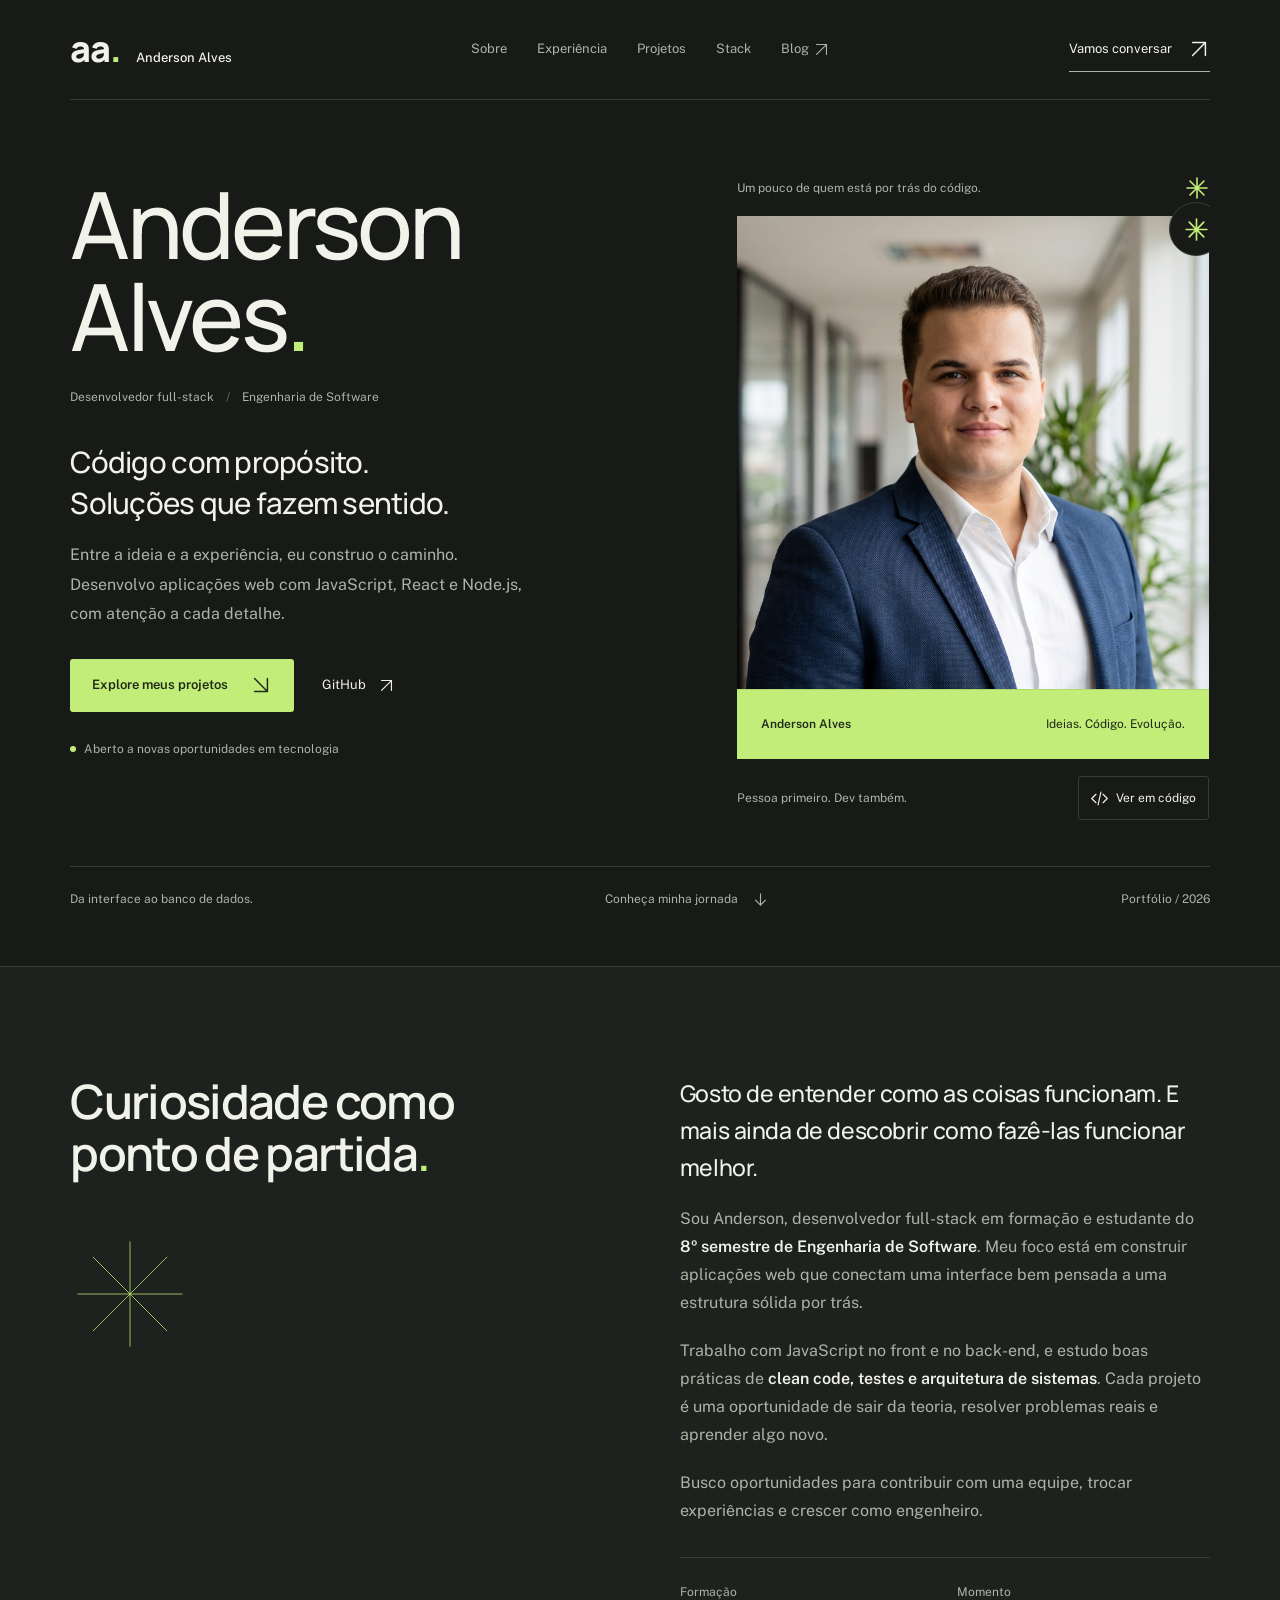
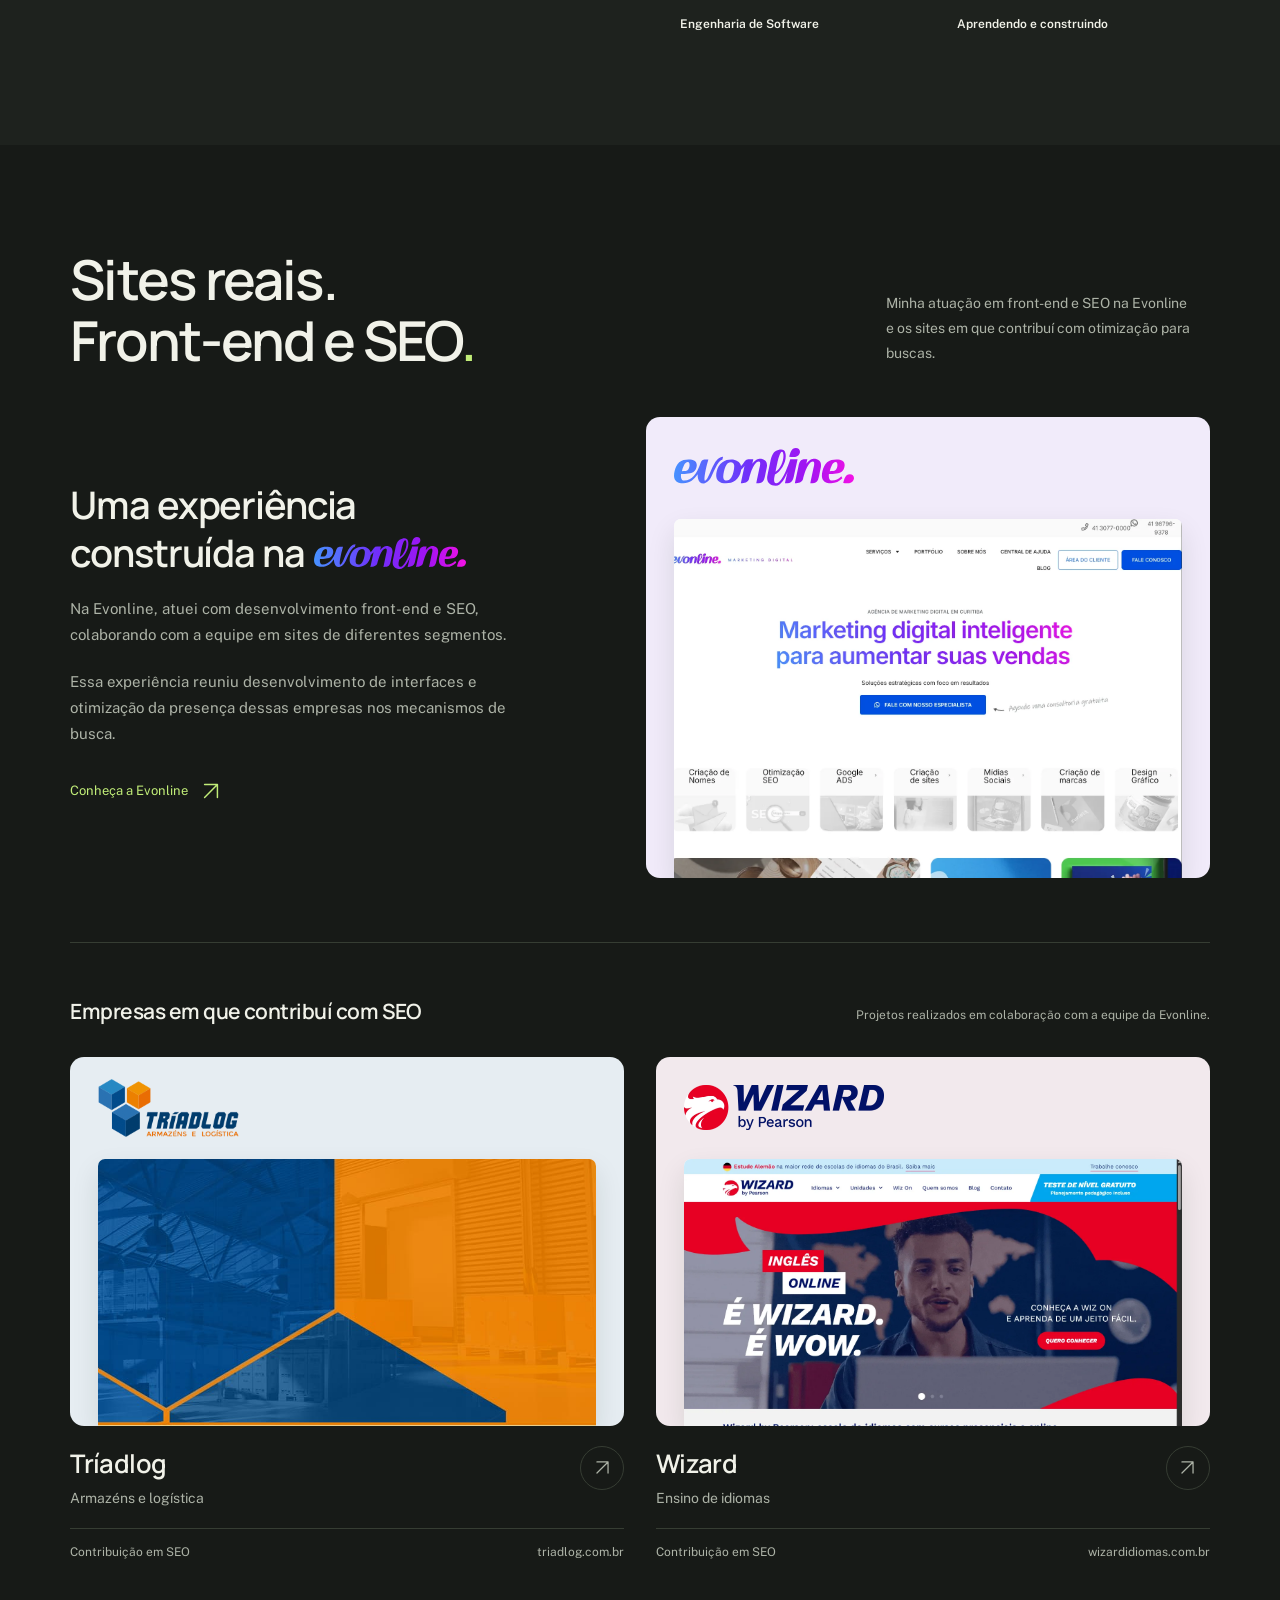
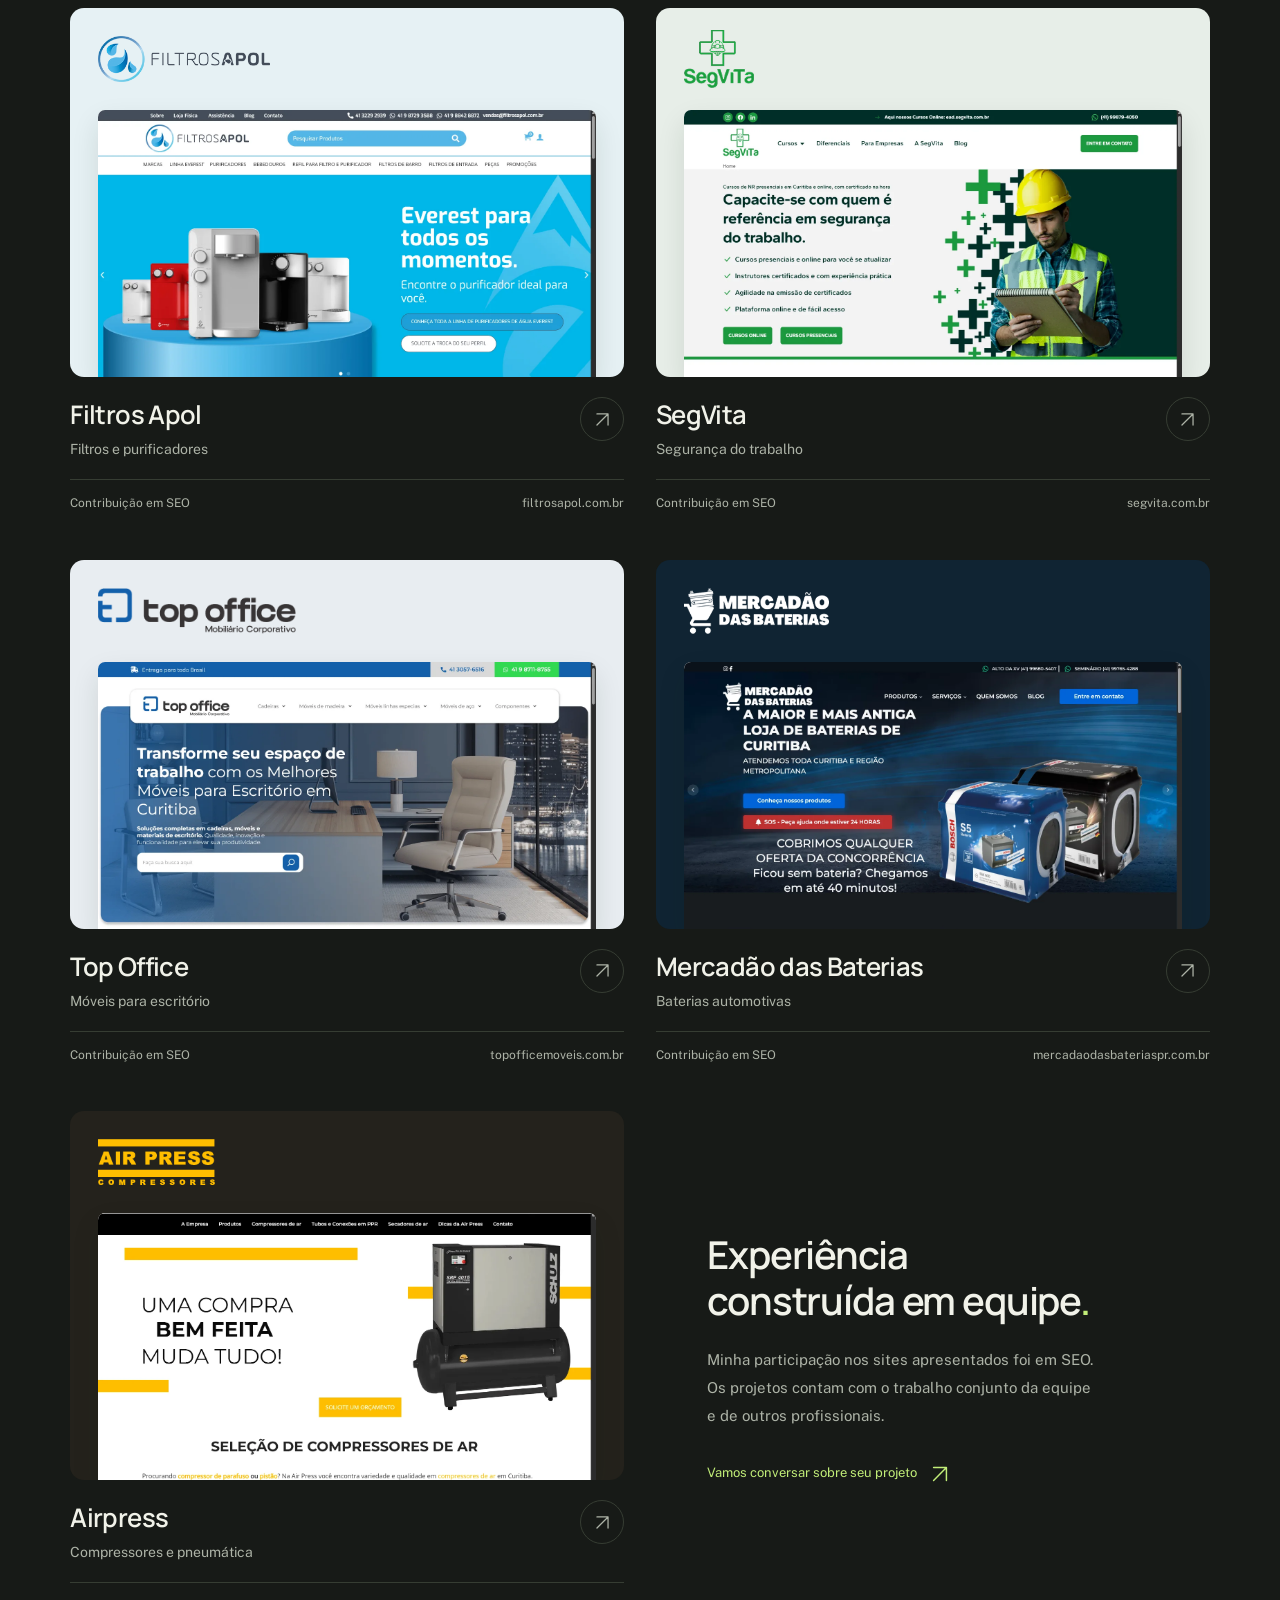
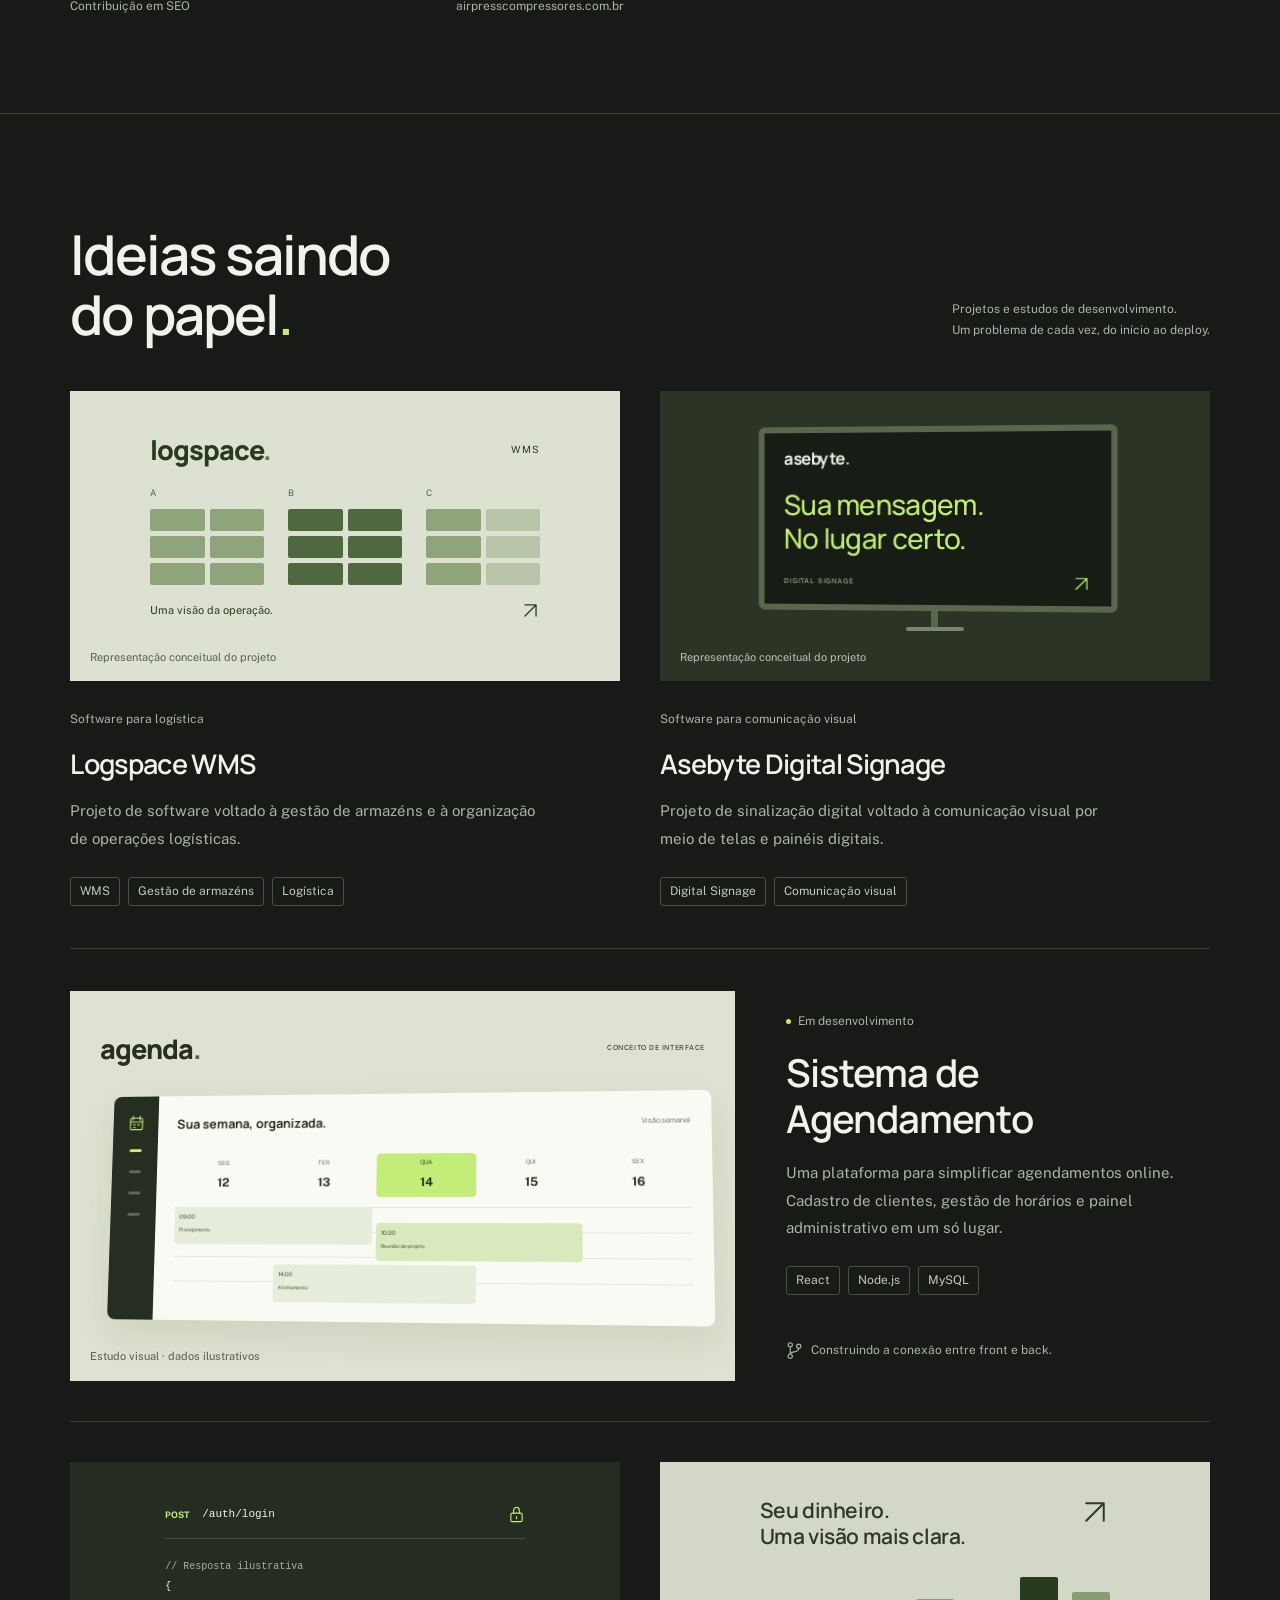
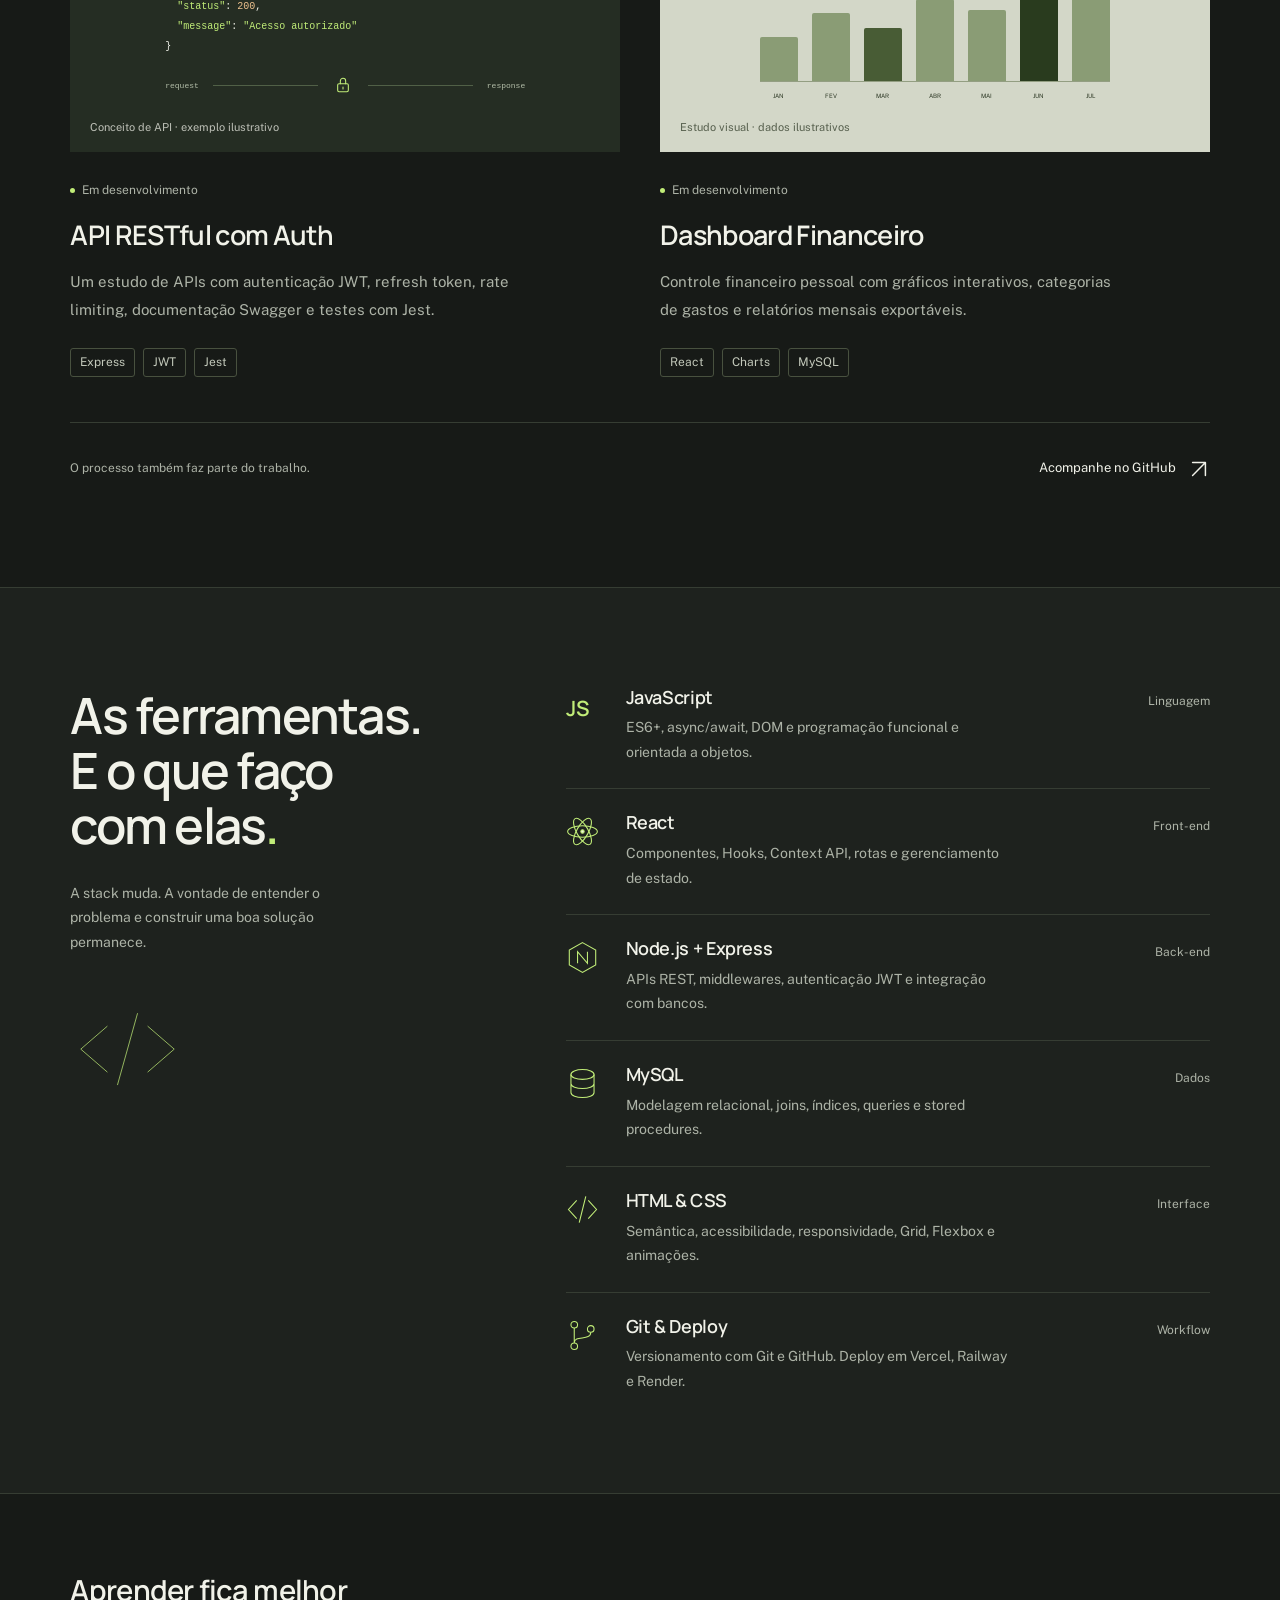
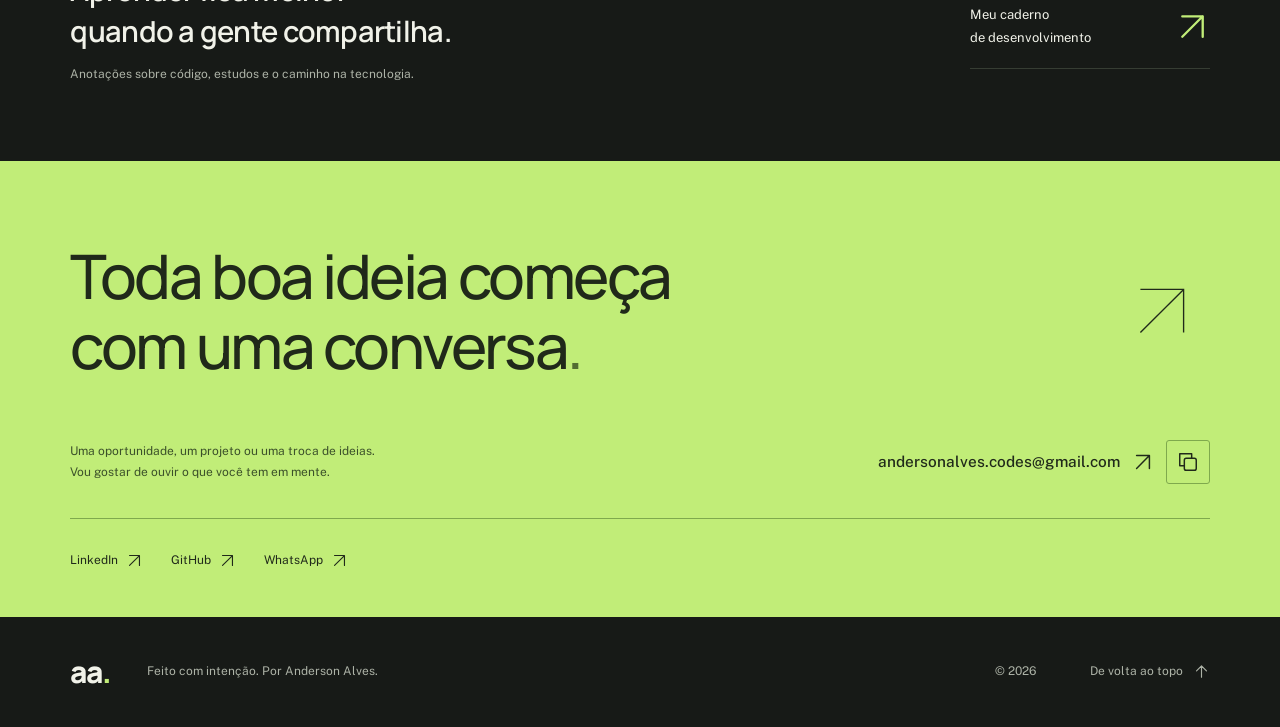
==== commit c6dc97b2: "Atualização do portfólio e projetos SEO" ====
--- a/index.html
+++ b/index.html
@@ -30,7 +30,7 @@
     <div class="nav-shell container">
       <a class="nav-logo" href="#hero" aria-label="Anderson Alves, início">aa<span class="logo-dot">.</span><span class="logo-caption">Anderson Alves</span></a>
       <nav class="main-nav" id="main-nav" aria-label="Navegação principal">
-        <a href="#about">Sobre</a><a href="#projects">Projetos</a><a href="#skills">Stack</a>
+        <a href="#about">Sobre</a><a href="#experience">Experiência</a><a href="#projects">Projetos</a><a href="#skills">Stack</a>
         <a href="blog.html">Blog <svg class="icon small" aria-hidden="true"><use href="#arrow-up-right"/></svg></a>
       </nav>
       <a class="nav-contact" href="#contact">Vamos conversar <svg class="icon" aria-hidden="true"><use href="#arrow-up-right"/></svg></a>
@@ -45,7 +45,7 @@
         <p class="hero-intro">Código com propósito.<br>Soluções que fazem sentido.</p>
         <p class="hero-desc">Entre a ideia e a experiência, eu construo o caminho. Desenvolvo aplicações web com JavaScript, React e Node.js, com atenção a cada detalhe.</p>
         <div class="hero-cta"><a class="btn-primary" href="#projects">Explore meus projetos <svg class="icon" aria-hidden="true"><use href="#arrow-down-right"/></svg></a><a class="text-link" href="https://github.com/andersdev23" target="_blank" rel="noopener noreferrer">GitHub <svg class="icon small" aria-hidden="true"><use href="#arrow-up-right"/></svg></a></div>
-        <p class="availability"><span class="status-dot" aria-hidden="true"></span>Aberto à minha primeira oportunidade em tecnologia</p>
+        <p class="availability"><span class="status-dot" aria-hidden="true"></span>Aberto a novas oportunidades em tecnologia</p>
       </div>
       <div class="hero-art">
         <div class="profile-toolbar"><span>Um pouco de quem está por trás do código.</span><svg class="icon" aria-hidden="true"><use href="#asterisk"/></svg></div>
@@ -86,9 +86,107 @@
           <p class="large-copy">Gosto de entender como as coisas funcionam. E mais ainda de descobrir como fazê-las funcionar melhor.</p>
           <p>Sou Anderson, desenvolvedor full-stack em formação e estudante do <strong>8º semestre de Engenharia de Software</strong>. Meu foco está em construir aplicações web que conectam uma interface bem pensada a uma estrutura sólida por trás.</p>
           <p>Trabalho com JavaScript no front e no back-end, e estudo boas práticas de <strong>clean code, testes e arquitetura de sistemas</strong>. Cada projeto é uma oportunidade de sair da teoria, resolver problemas reais e aprender algo novo.</p>
-          <p>Busco minha primeira oportunidade profissional para contribuir com uma equipe, trocar experiências e crescer como engenheiro.</p>
+          <p>Busco oportunidades para contribuir com uma equipe, trocar experiências e crescer como engenheiro.</p>
           <div class="about-facts"><div><span>Formação</span><strong>Engenharia de Software</strong></div><div><span>Momento</span><strong>Aprendendo e construindo</strong></div></div>
         </div>
+      </div>
+    </section>
+    <section class="seo-section" id="experience" aria-labelledby="experience-title">
+      <div class="container">
+        <div class="section-heading seo-heading" data-reveal>
+          <h2 id="experience-title">Sites reais.<br>Front-end e SEO<span class="accent">.</span></h2>
+          <p>Minha atuação em front-end e SEO na Evonline<br> e os sites em que contribuí com otimização para buscas.</p>
+        </div>
+        <article class="seo-agency" aria-labelledby="seo-agency-title" data-reveal>
+          <div class="seo-agency-copy">
+            <h3 id="seo-agency-title">Uma experiência<br> construída na <img class="seo-inline-logo" src="assets/seo/evonline-logo.svg" alt="Evonline" width="139" height="30"></h3>
+            <p>Na Evonline, atuei com desenvolvimento front-end e SEO, colaborando com a equipe em sites de diferentes segmentos.</p>
+            <p>Essa experiência reuniu desenvolvimento de interfaces e otimização da presença dessas empresas nos mecanismos de busca.</p>
+            <a class="text-link" href="https://www.evonline.com.br/" target="_blank" rel="noopener noreferrer">Conheça a Evonline <svg class="icon" aria-hidden="true"><use href="#arrow-up-right"/></svg><span class="seo-sr-only"> (abre em nova aba)</span></a>
+          </div>
+          <a class="seo-agency-art seo-art" href="https://www.evonline.com.br/" target="_blank" rel="noopener noreferrer" aria-label="Visitar o site da Evonline (abre em nova aba)">
+            <span class="seo-brand-bar"><img class="seo-brand-logo" src="assets/seo/evonline-logo.svg" alt="" width="139" height="30" loading="lazy" decoding="async"></span>
+              <span class="seo-site-preview"><img class="seo-site-image" src="assets/seo/evonline-site.webp" alt="" width="1440" height="1000" loading="lazy" decoding="async"></span>
+          </a>
+        </article>
+        <div class="seo-work-heading"><h3>Empresas em que contribuí com SEO</h3><p>Projetos realizados em colaboração com a equipe da Evonline.</p></div>
+        <ul class="seo-projects" aria-label="Sites com minha participação em SEO">
+          <li class="seo-project" data-reveal>
+            <a class="seo-project-link" href="https://www.triadlog.com.br/" target="_blank" rel="noopener noreferrer" aria-label="Visitar o site de Tríadlog (abre em nova aba)">
+              <div class="seo-art seo-art-triadlog">
+                <span class="seo-brand-bar"><img class="seo-brand-logo" src="assets/seo/triadlog-logo.png" alt="" width="211" height="87" loading="lazy" decoding="async"></span>
+                <span class="seo-site-preview"><img class="seo-site-image" src="assets/seo/triadlog-photo.jpg" alt="" width="1920" height="448" loading="lazy" decoding="async"></span>
+              </div>
+              <div class="seo-project-caption"><div><h3>Tríadlog</h3><p>Armazéns e logística</p></div><span class="seo-project-arrow"><svg class="icon" aria-hidden="true"><use href="#arrow-up-right"/></svg></span></div>
+              <div class="seo-project-meta"><span>Contribuição em SEO</span><span class="seo-project-domain">triadlog.com.br</span></div>
+            </a>
+          </li>
+          <li class="seo-project" data-reveal>
+            <a class="seo-project-link" href="https://wizardidiomas.com.br/" target="_blank" rel="noopener noreferrer" aria-label="Visitar o site de Wizard (abre em nova aba)">
+              <div class="seo-art seo-art-wizard">
+                <span class="seo-brand-bar"><img class="seo-brand-logo" src="assets/seo/wizard-logo.webp" alt="" width="800" height="177" loading="lazy" decoding="async"></span>
+                <span class="seo-site-preview"><img class="seo-site-image" src="assets/seo/wizard-site.webp" alt="" width="1440" height="1000" loading="lazy" decoding="async"></span>
+              </div>
+              <div class="seo-project-caption"><div><h3>Wizard</h3><p>Ensino de idiomas</p></div><span class="seo-project-arrow"><svg class="icon" aria-hidden="true"><use href="#arrow-up-right"/></svg></span></div>
+              <div class="seo-project-meta"><span>Contribuição em SEO</span><span class="seo-project-domain">wizardidiomas.com.br</span></div>
+            </a>
+          </li>
+          <li class="seo-project" data-reveal>
+            <a class="seo-project-link" href="https://filtrosapol.com.br/" target="_blank" rel="noopener noreferrer" aria-label="Visitar o site de Filtros Apol (abre em nova aba)">
+              <div class="seo-art seo-art-filtros-apol">
+                <span class="seo-brand-bar"><img class="seo-brand-logo" src="assets/seo/filtros-apol-logo.png" alt="" width="298" height="80" loading="lazy" decoding="async"></span>
+                <span class="seo-site-preview"><img class="seo-site-image" src="assets/seo/filtros-apol-site.webp" alt="" width="1440" height="1000" loading="lazy" decoding="async"></span>
+              </div>
+              <div class="seo-project-caption"><div><h3>Filtros Apol</h3><p>Filtros e purificadores</p></div><span class="seo-project-arrow"><svg class="icon" aria-hidden="true"><use href="#arrow-up-right"/></svg></span></div>
+              <div class="seo-project-meta"><span>Contribuição em SEO</span><span class="seo-project-domain">filtrosapol.com.br</span></div>
+            </a>
+          </li>
+          <li class="seo-project" data-reveal>
+            <a class="seo-project-link" href="https://segvita.com.br/" target="_blank" rel="noopener noreferrer" aria-label="Visitar o site de SegVita (abre em nova aba)">
+              <div class="seo-art seo-art-segvita">
+                <span class="seo-brand-bar"><img class="seo-brand-logo" src="assets/seo/segvita-logo.png" alt="" width="102" height="85" loading="lazy" decoding="async"></span>
+                <span class="seo-site-preview"><img class="seo-site-image" src="assets/seo/segvita-site.webp" alt="" width="1440" height="1000" loading="lazy" decoding="async"></span>
+              </div>
+              <div class="seo-project-caption"><div><h3>SegVita</h3><p>Segurança do trabalho</p></div><span class="seo-project-arrow"><svg class="icon" aria-hidden="true"><use href="#arrow-up-right"/></svg></span></div>
+              <div class="seo-project-meta"><span>Contribuição em SEO</span><span class="seo-project-domain">segvita.com.br</span></div>
+            </a>
+          </li>
+          <li class="seo-project" data-reveal>
+            <a class="seo-project-link" href="https://www.topofficemoveis.com.br/" target="_blank" rel="noopener noreferrer" aria-label="Visitar o site de Top Office (abre em nova aba)">
+              <div class="seo-art seo-art-top-office">
+                <span class="seo-brand-bar"><img class="seo-brand-logo" src="assets/seo/top-office-logo.png" alt="" width="249" height="58" loading="lazy" decoding="async"></span>
+                <span class="seo-site-preview"><img class="seo-site-image" src="assets/seo/top-office-site.webp" alt="" width="1440" height="1000" loading="lazy" decoding="async"></span>
+              </div>
+              <div class="seo-project-caption"><div><h3>Top Office</h3><p>Móveis para escritório</p></div><span class="seo-project-arrow"><svg class="icon" aria-hidden="true"><use href="#arrow-up-right"/></svg></span></div>
+              <div class="seo-project-meta"><span>Contribuição em SEO</span><span class="seo-project-domain">topofficemoveis.com.br</span></div>
+            </a>
+          </li>
+          <li class="seo-project" data-reveal>
+            <a class="seo-project-link" href="https://mercadaodasbateriaspr.com.br/" target="_blank" rel="noopener noreferrer" aria-label="Visitar o site de Mercadão das Baterias (abre em nova aba)">
+              <div class="seo-art seo-art-mercadao-baterias">
+                <span class="seo-brand-bar"><img class="seo-brand-logo" src="assets/seo/mercadao-baterias-logo.png" alt="" width="258" height="82" loading="lazy" decoding="async"></span>
+                <span class="seo-site-preview"><img class="seo-site-image" src="assets/seo/mercadao-baterias-site.webp" alt="" width="1440" height="1000" loading="lazy" decoding="async"></span>
+              </div>
+              <div class="seo-project-caption"><div><h3>Mercadão das Baterias</h3><p>Baterias automotivas</p></div><span class="seo-project-arrow"><svg class="icon" aria-hidden="true"><use href="#arrow-up-right"/></svg></span></div>
+              <div class="seo-project-meta"><span>Contribuição em SEO</span><span class="seo-project-domain">mercadaodasbateriaspr.com.br</span></div>
+            </a>
+          </li>
+          <li class="seo-project" data-reveal>
+            <a class="seo-project-link" href="https://www.airpresscompressores.com.br/" target="_blank" rel="noopener noreferrer" aria-label="Visitar o site de Airpress (abre em nova aba)">
+              <div class="seo-art seo-art-airpress">
+                <span class="seo-brand-bar"><img class="seo-brand-logo" src="assets/seo/airpress-logo.png" alt="" width="175" height="69" loading="lazy" decoding="async"></span>
+                <span class="seo-site-preview"><img class="seo-site-image" src="assets/seo/airpress-site.webp" alt="" width="1440" height="1000" loading="lazy" decoding="async"></span>
+              </div>
+              <div class="seo-project-caption"><div><h3>Airpress</h3><p>Compressores e pneumática</p></div><span class="seo-project-arrow"><svg class="icon" aria-hidden="true"><use href="#arrow-up-right"/></svg></span></div>
+              <div class="seo-project-meta"><span>Contribuição em SEO</span><span class="seo-project-domain">airpresscompressores.com.br</span></div>
+            </a>
+          </li>
+          <li class="seo-gallery-note">
+            <h3>Experiência<br>construída em equipe<span class="accent">.</span></h3>
+            <p>Minha participação nos sites apresentados foi em SEO. Os projetos contam com o trabalho conjunto da equipe e de outros profissionais.</p>
+            <a class="text-link" href="#contact">Vamos conversar sobre seu projeto <svg class="icon" aria-hidden="true"><use href="#arrow-up-right"/></svg></a>
+          </li>
+        </ul>
       </div>
     </section>
     <section class="projects-section container" id="projects" aria-labelledby="projects-title">
--- a/style.css
+++ b/style.css
@@ -352,3 +352,94 @@
   *, *::before, *::after { animation: none !important; transition: none !important; }
   .profile-stage { transform: none; } .agenda-preview, .project-feature:hover .agenda-preview { transform: none; }
 }
+
+/* SEO experience: original brands presented as an editorial project gallery. */
+.seo-section { padding-block: 104px 96px; border-bottom: 1px solid var(--border); }
+.seo-heading { gap: 40px; }
+.seo-heading > p { max-width: 36ch; font-size: 14px; line-height: 1.8; }
+.seo-agency { display: grid; grid-template-columns: 1fr 1.1fr; align-items: center; gap: clamp(32px, 5vw, 76px); padding-bottom: 64px; border-bottom: 1px solid var(--border); }
+.seo-agency-copy h3 { font-size: clamp(27px, 3vw, 38px); line-height: 1.25; letter-spacing: -.03em; }
+.seo-inline-logo { display: inline-block; width: 4em; height: auto; vertical-align: -.08em; margin-left: .08em; }
+.seo-agency-copy p { max-width: 52ch; margin-top: 20px; color: var(--text2); font-size: 15px; }
+.seo-agency-copy .text-link { margin-top: 22px; color: var(--accent); }
+.seo-art { --seo-paper: #eef0ec; position: relative; display: flex; flex-direction: column; width: 100%; min-width: 0; overflow: hidden; border-radius: 14px; background: var(--seo-paper); }
+.seo-agency-art { --seo-paper: #f1ebfa; min-height: 360px; aspect-ratio: 1.22; }
+.seo-art-triadlog { --seo-paper: #e6edf2; }
+.seo-art-wizard { --seo-paper: #f2e9ed; }
+.seo-art-filtros-apol { --seo-paper: #e6f1f4; }
+.seo-art-segvita { --seo-paper: #e7eee8; }
+.seo-art-top-office { --seo-paper: #e8edf1; }
+.seo-art-mercadao-baterias { --seo-paper: #102433; }
+.seo-art-airpress { --seo-paper: #24221c; }
+.seo-brand-bar { display: flex; align-items: center; flex: 0 0 102px; padding: 20px 28px; }
+.seo-brand-bar .seo-brand-logo { display: block; width: auto; height: auto; max-width: min(78%, 200px); max-height: 46px; object-fit: contain; }
+.seo-art-triadlog .seo-brand-logo, .seo-art-segvita .seo-brand-logo { max-height: 58px; }
+.seo-agency-art .seo-brand-logo { width: 180px; max-height: 44px; }
+.seo-site-preview { display: block; flex: 1; min-height: 0; margin-inline: 28px; overflow: hidden; border-radius: 7px 7px 0 0; background: #fff; box-shadow: 0 12px 28px #1321111c; transition: transform .65s var(--ease-out); }
+.seo-site-preview .seo-site-image { display: block; width: 100%; height: 100%; object-fit: cover; object-position: center top; }
+.seo-art-triadlog .seo-site-image { object-position: center; }
+.seo-art-airpress .seo-site-image { object-position: center 65%; }
+.seo-work-heading { display: flex; align-items: baseline; justify-content: space-between; gap: 22px; margin-block: 54px 30px; }
+.seo-work-heading h3 { font-size: 21px; letter-spacing: -.025em; line-height: 1.4; }
+.seo-work-heading p { color: var(--text2); font-size: 12px; }
+.seo-projects { display: grid; grid-template-columns: repeat(2, minmax(0, 1fr)); gap: 46px 32px; padding: 0; list-style: none; }
+.seo-project { min-width: 0; }
+.seo-project-link { display: block; height: 100%; border-radius: 14px; }
+.seo-project .seo-art { aspect-ratio: 1.5; }
+.seo-project-caption { display: flex; align-items: flex-start; justify-content: space-between; gap: 16px; padding-top: 22px; }
+.seo-project-caption h3 { font-size: clamp(21px, 2vw, 26px); line-height: 1.25; letter-spacing: -.025em; transition: color .25s; }
+.seo-project-caption p { margin-top: 7px; color: var(--text2); font-size: 14px; line-height: 1.65; }
+.seo-project-arrow { display: grid; place-items: center; flex: 0 0 44px; height: 44px; margin-top: -2px; border: 1px solid var(--border); border-radius: 50%; color: var(--text2); transition: background .25s, border-color .25s, color .25s; }
+.seo-project-arrow .icon { width: 19px; height: 19px; }
+.seo-project-meta { display: flex; flex-wrap: wrap; justify-content: space-between; gap: 6px 18px; margin-top: 18px; padding-top: 13px; border-top: 1px solid var(--border); color: var(--text2); font-size: 12px; line-height: 1.7; }
+.seo-project-domain { overflow-wrap: anywhere; }
+.seo-project-link:focus-visible .seo-project-arrow, .seo-project-link:hover .seo-project-arrow { background: var(--accent); border-color: var(--accent); color: var(--ink); }
+.seo-project-link:focus-visible h3, .seo-project-link:hover h3 { color: var(--accent); }
+.seo-gallery-note { display: flex; flex-direction: column; justify-content: center; align-items: flex-start; gap: 22px; padding: clamp(28px, 4vw, 58px); }
+.seo-gallery-note h3 { max-width: 17ch; font-size: clamp(27px, 3vw, 39px); line-height: 1.2; letter-spacing: -.03em; }
+.seo-gallery-note p { max-width: 43ch; font-size: 15px; color: var(--text2); line-height: 1.85; }
+.seo-gallery-note .text-link { color: var(--accent); }
+.seo-sr-only { position: absolute; width: 1px; height: 1px; padding: 0; margin: -1px; overflow: hidden; clip-path: inset(50%); white-space: nowrap; border: 0; }
+@media (hover: hover) and (pointer: fine) {
+  .seo-project-link:hover .seo-site-preview, .seo-agency-art:hover .seo-site-preview { transform: translateY(-6px); }
+}
+@media (min-width: 761px) and (max-width: 1100px) {
+  .main-nav { gap: 20px; }
+  .seo-agency { grid-template-columns: 1fr 1fr; gap: 32px; }
+  .seo-work-heading { align-items: flex-start; flex-direction: column; gap: 8px; }
+  .seo-projects { gap: 40px 24px; }
+  .seo-brand-bar { flex-basis: 88px; padding: 16px 22px; }
+  .seo-site-preview { margin-inline: 22px; }
+  .seo-brand-bar .seo-brand-logo { max-width: min(82%, 176px); max-height: 44px; }
+  .seo-art-triadlog .seo-brand-logo { max-height: 54px; }
+  .seo-art-segvita .seo-brand-logo { max-height: 52px; }
+  .seo-gallery-note { gap: 18px; padding: 26px; }
+  .seo-gallery-note p { font-size: 14px; }
+}
+@media (max-width: 760px) {
+  .seo-section { padding-block: 64px; }
+  .seo-heading h2 { font-size: clamp(32px, 7.5vw, 40px); }
+  .seo-heading > p { font-size: 14px; }
+  .seo-heading > p br, .seo-agency-copy h3 br { display: none; }
+  .seo-agency { grid-template-columns: 1fr; gap: 28px; padding-bottom: 38px; }
+  .seo-agency-copy h3 { font-size: 29px; }
+  .seo-agency-copy p { margin-top: 16px; }
+  .seo-agency-copy .text-link { margin-top: 16px; }
+  .seo-agency-art { min-height: 0; aspect-ratio: 1.2; }
+  .seo-work-heading { align-items: flex-start; flex-direction: column; gap: 8px; margin-block: 36px 26px; }
+  .seo-work-heading h3 { font-size: 21px; }
+  .seo-projects { grid-template-columns: minmax(0, 1fr); gap: 36px; }
+  .seo-project .seo-art { aspect-ratio: 1.32; }
+  .seo-brand-bar { flex-basis: 88px; padding: 17px 22px; }
+  .seo-brand-bar .seo-brand-logo { max-width: min(82%, 190px); max-height: 44px; }
+  .seo-art-triadlog .seo-brand-logo { max-height: 54px; }
+  .seo-art-segvita .seo-brand-logo { max-height: 52px; }
+  .seo-site-preview { margin-inline: 22px; }
+  .seo-project-caption { padding-top: 19px; }
+  .seo-project-caption h3 { font-size: 23px; }
+  .seo-project-caption p { font-size: 14px; }
+  .seo-project-meta { margin-top: 15px; padding-top: 12px; }
+  .seo-gallery-note { gap: 18px; padding: 32px 0 0; border-top: 1px solid var(--border); }
+  .seo-gallery-note h3 { max-width: 20ch; font-size: 30px; }
+  .seo-gallery-note p { max-width: 42ch; font-size: 15px; }
+}
